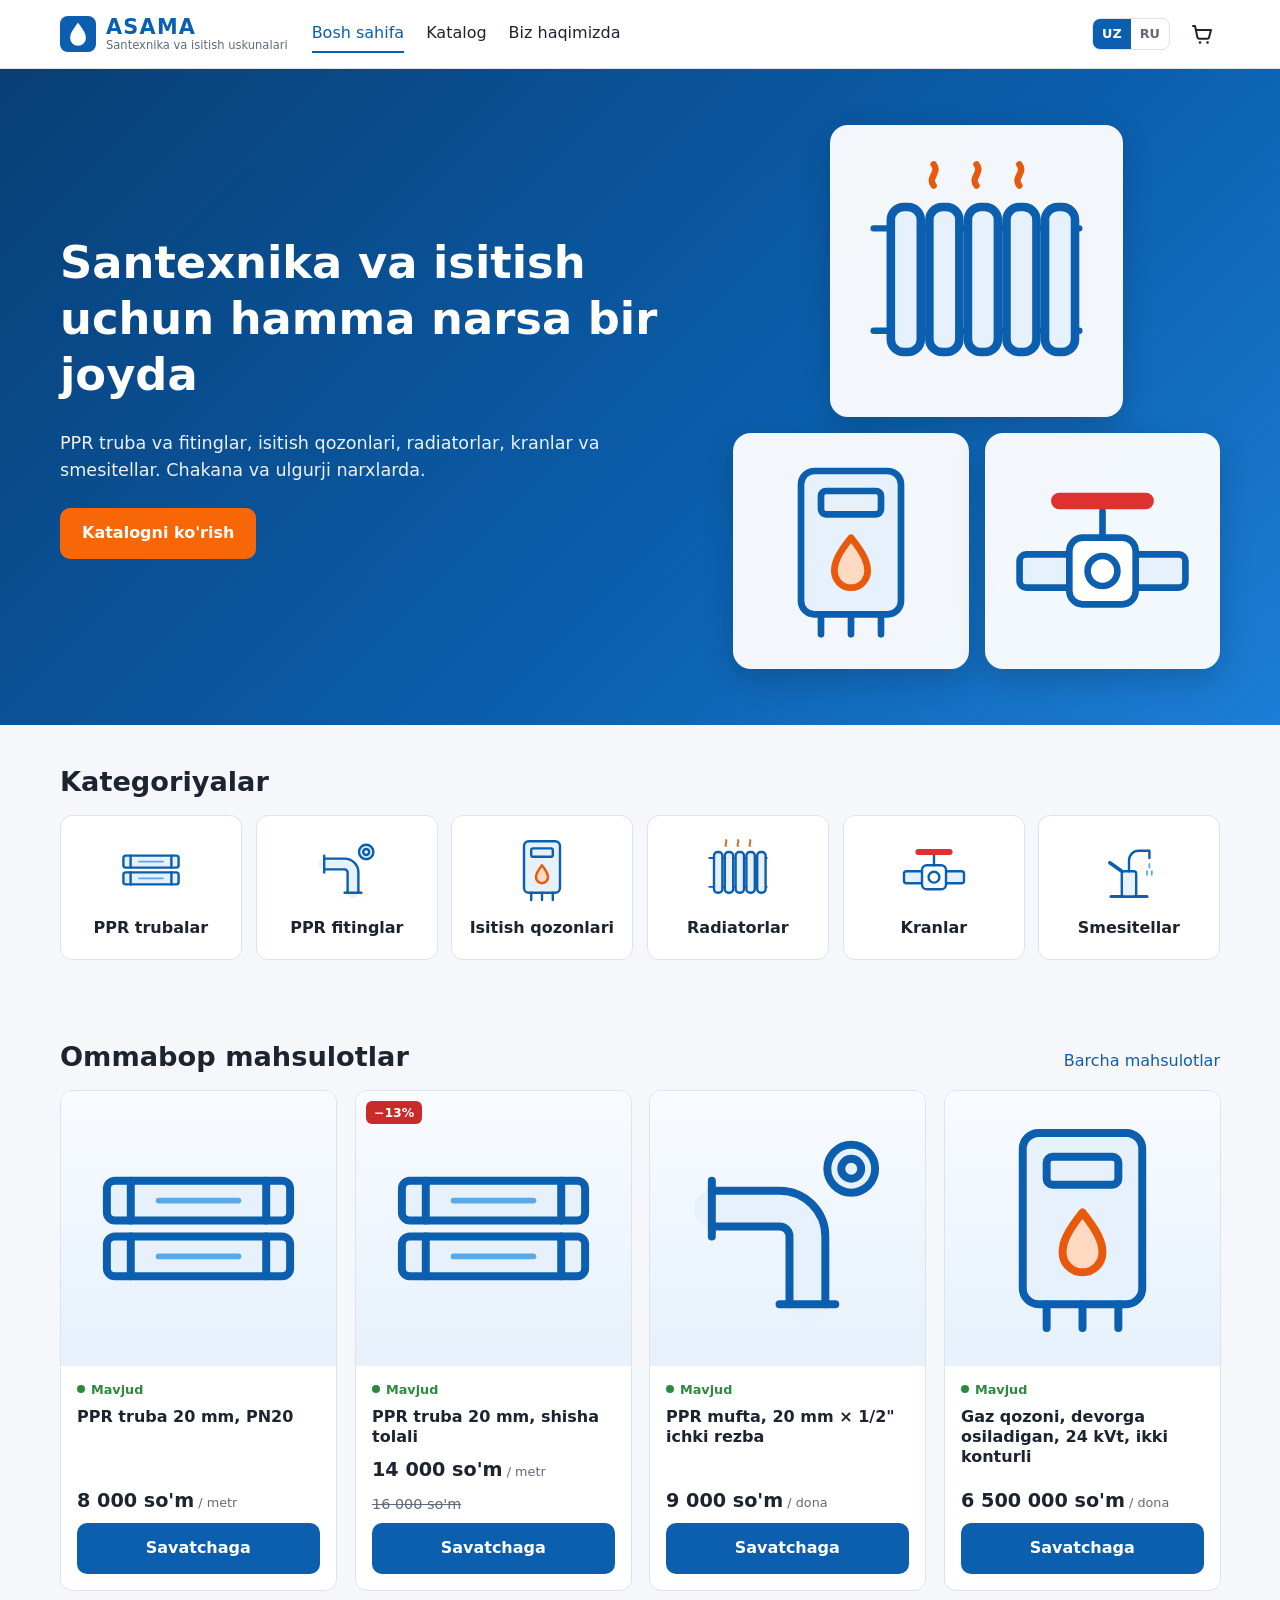
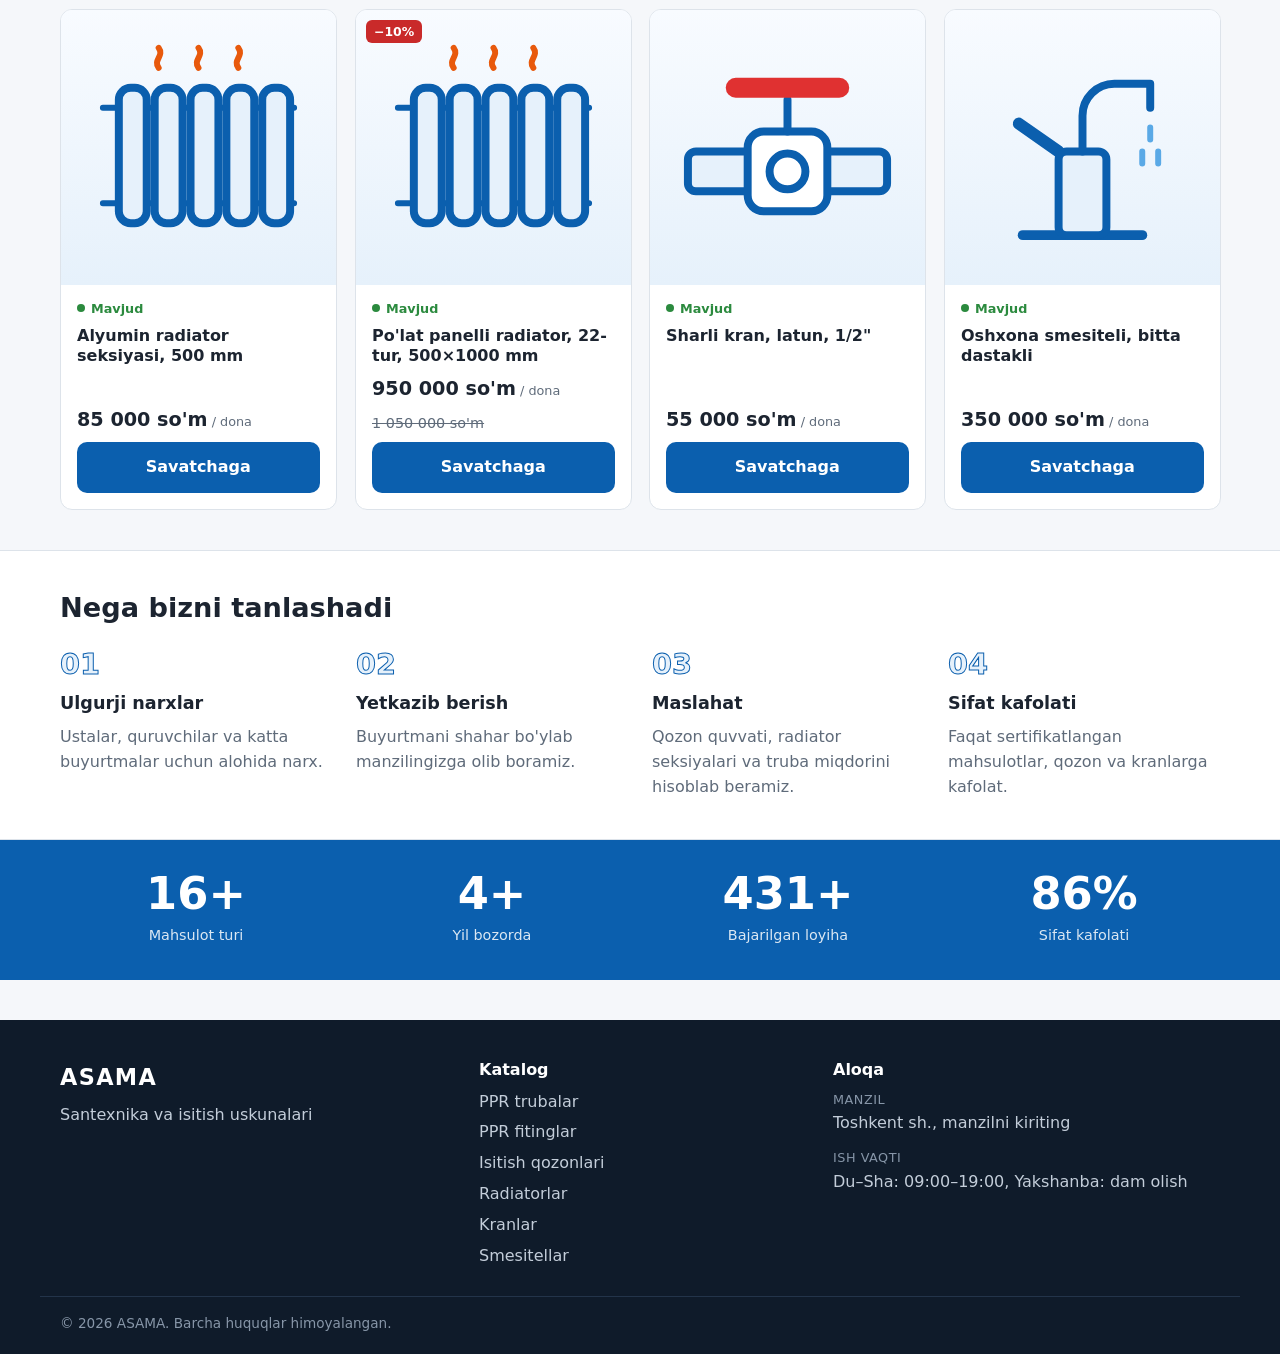
==== index.html @ 22d5c105 "Animatsiyalar: scroll fade-up, raqam sanagich, hover effektlari, statistika bloki" ====
<!doctype html>
<html lang="uz">
<head>
  <meta charset="utf-8">
  <meta name="viewport" content="width=device-width, initial-scale=1">
  <title>ASAMA | Santexnika va isitish uskunalari</title>
  <meta name="description" content="PPR truba va fitinglar, isitish qozonlari, radiatorlar, kranlar va smesitellar. Chakana va ulgurji narxlar, yetkazib berish.">
  <meta property="og:type" content="website">
  <meta property="og:site_name" content="ASAMA">
  <meta property="og:title" content="ASAMA | Santexnika va isitish uskunalari">
  <meta property="og:description" content="PPR truba va fitinglar, isitish qozonlari, radiatorlar, kranlar va smesitellar. Chakana va ulgurji narxlar, yetkazib berish.">
  <meta name="theme-color" content="#0b5fae">
  <link rel="icon" href="favicon.svg" type="image/svg+xml">
  <link rel="stylesheet" href="assets/css/style.css?v=2">
  <link rel="stylesheet" href="assets/css/animate.css?v=1">
</head>
<body data-page="home">
  <noscript><p>Sayt ishlashi uchun brauzerda JavaScript'ni yoqing. / Для работы сайта включите JavaScript.</p></noscript>
  <header id="site-header"></header>
  <main id="app"></main>
  <footer id="site-footer"></footer>
  <script src="assets/js/config.js?v=2"></script>
  <script src="assets/js/i18n.js?v=2"></script>
  <script src="assets/js/products.js?v=2"></script>
  <script src="assets/js/animate.js?v=1"></script>
  <script src="assets/js/app.js?v=2"></script>
</body>
</html>
---- assets/css/style.css ----
/* ASAMA: santexnika do'koni */
:root {
  --blue: #0b5fae;
  --blue-dark: #083f75;
  --blue-light: #e6f1fb;
  --accent: #f76707;
  --accent-dark: #d9480f;
  --text: #1c2430;
  --muted: #5f6b7a;
  --border: #dde3ea;
  --bg: #f5f7fa;
  --white: #fff;
  --green: #2b8a3e;
  --red: #c92a2a;
  --radius: 12px;
  --shadow: 0 2px 10px rgba(16, 38, 70, .08);
  --font: system-ui, -apple-system, "Segoe UI", Roboto, Arial, sans-serif;
}

*, *::before, *::after { box-sizing: border-box; }
html { -webkit-text-size-adjust: 100%; }
body { margin: 0; font-family: var(--font); font-size: 16px; line-height: 1.55; color: var(--text); background: var(--bg); display: flex; flex-direction: column; min-height: 100vh; }
main { flex: 1; }
img { max-width: 100%; height: auto; display: block; }
a { color: var(--blue); text-decoration: none; }
a:hover { text-decoration: underline; }
h1, h2, h3 { line-height: 1.25; margin: 0 0 .6em; }
h1 { font-size: clamp(1.6rem, 3.5vw, 2.3rem); }
h2 { font-size: clamp(1.3rem, 2.5vw, 1.7rem); }
h3, .h3 { font-size: 1.1rem; }
p { margin: 0 0 1em; }
button, input, select, textarea { font: inherit; color: inherit; }
:focus-visible { outline: 3px solid #74b4f0; outline-offset: 2px; }
[hidden] { display: none !important; }

.container { width: 100%; max-width: 1200px; margin: 0 auto; padding: 0 20px; }
.section { padding-top: 40px; padding-bottom: 40px; }
.section .container { padding-top: 0; }
.center { text-align: center; }
.muted { color: var(--muted); }
.small { font-size: .875rem; }
.sr-only { position: absolute; width: 1px; height: 1px; overflow: hidden; clip: rect(0 0 0 0); white-space: nowrap; }
.section-head { display: flex; justify-content: space-between; align-items: baseline; gap: 16px; flex-wrap: wrap; }

/* ---------- Tugmalar ---------- */
.btn { display: inline-flex; align-items: center; justify-content: center; gap: 8px; padding: 11px 20px; border-radius: 10px; border: 2px solid transparent; font-weight: 600; cursor: pointer; text-decoration: none !important; transition: background .15s, color .15s, border-color .15s; white-space: nowrap; }
.btn:disabled { opacity: .6; cursor: wait; }
.btn-block { width: 100%; }
.btn-primary { background: var(--blue); color: #fff; }
.btn-primary:hover { background: var(--blue-dark); }
.btn-primary.added { background: var(--green); }
.btn-accent { background: var(--accent); color: #fff; }
.btn-accent:hover { background: var(--accent-dark); }
.btn-light { background: var(--white); color: var(--blue); border-color: var(--border); }
.btn-light:hover { border-color: var(--blue); }
.btn-outline-light { color: #fff; border-color: rgba(255, 255, 255, .7); }
.btn-outline-light:hover { background: rgba(255, 255, 255, .12); }
.link-btn { background: none; border: 0; padding: 4px 0; color: var(--muted); cursor: pointer; text-decoration: underline; font-size: .9rem; }
.link-btn:hover { color: var(--red); }

/* ---------- Sarlavha ---------- */
#site-header { background: var(--white); border-bottom: 1px solid var(--border); position: sticky; top: 0; z-index: 50; min-height: 68px; }
.header-inner { display: flex; align-items: center; gap: 24px; min-height: 68px; }
.logo { display: flex; align-items: center; gap: 10px; color: var(--text); text-decoration: none !important; flex-shrink: 0; }
.logo strong { display: block; font-size: 1.3rem; letter-spacing: .06em; color: var(--blue); line-height: 1.1; }
.logo small { display: block; font-size: .72rem; color: var(--muted); line-height: 1.2; }
.main-nav { display: flex; gap: 22px; }
.main-nav a { color: var(--text); font-weight: 500; padding: 6px 0; border-bottom: 2px solid transparent; text-decoration: none; }
.main-nav a:hover, .main-nav a[aria-current="page"] { color: var(--blue); border-bottom-color: var(--blue); }
.header-actions { margin-left: auto; display: flex; align-items: center; gap: 14px; }
.header-phone { font-weight: 700; color: var(--text); white-space: nowrap; }
.lang-switch { display: flex; border: 1px solid var(--border); border-radius: 8px; overflow: hidden; }
.lang-switch button { background: none; border: 0; padding: 5px 9px; font-size: .8rem; font-weight: 600; cursor: pointer; color: var(--muted); }
.lang-switch button[aria-pressed="true"] { background: var(--blue); color: #fff; }
.cart-link { position: relative; display: flex; padding: 6px; color: var(--text); }
.cart-link:hover, .cart-link[aria-current="page"] { color: var(--blue); }
.badge { position: absolute; top: -2px; right: -4px; min-width: 19px; height: 19px; padding: 0 5px; border-radius: 10px; background: var(--accent); color: #fff; font-size: .72rem; font-weight: 700; display: flex; align-items: center; justify-content: center; }
.burger { display: none; background: none; border: 0; padding: 8px; cursor: pointer; flex-direction: column; gap: 4px; }
.burger span { display: block; width: 22px; height: 2px; background: var(--text); border-radius: 2px; }

/* ---------- Bosh sahifa ---------- */
.hero { background: linear-gradient(135deg, var(--blue-dark), var(--blue) 60%, #1c7ed6); color: #fff; }
.hero-inner { display: grid; grid-template-columns: 1.3fr 1fr; gap: 40px; align-items: center; padding-top: 56px; padding-bottom: 56px; }
.hero h1 { font-size: clamp(1.8rem, 4.2vw, 2.8rem); }
.hero p { font-size: 1.1rem; opacity: .92; max-width: 560px; }
.hero-buttons { display: flex; gap: 12px; flex-wrap: wrap; margin-top: 24px; }
.hero-art { display: grid; grid-template-columns: 1fr 1fr; gap: 16px; }
.hero-art img { background: rgba(255, 255, 255, .95); border-radius: 18px; padding: 18px; box-shadow: 0 10px 30px rgba(0, 0, 0, .18); }
.hero-art img:first-child { grid-column: span 2; max-width: 60%; justify-self: center; }

.cat-grid { display: grid; grid-template-columns: repeat(6, 1fr); gap: 14px; }
.cat-tile { background: var(--white); border: 1px solid var(--border); border-radius: var(--radius); padding: 18px 12px; display: flex; flex-direction: column; align-items: center; gap: 10px; text-align: center; color: var(--text); font-weight: 600; transition: border-color .15s, transform .15s, box-shadow .15s; text-decoration: none !important; }
.cat-tile:hover { border-color: var(--blue); transform: translateY(-2px); box-shadow: var(--shadow); }

.why { background: var(--white); border-top: 1px solid var(--border); border-bottom: 1px solid var(--border); }
.why-grid { display: grid; grid-template-columns: repeat(4, 1fr); gap: 24px; }
.why-num { display: block; font-size: 1.8rem; font-weight: 800; color: var(--blue-light); -webkit-text-stroke: 1px var(--blue); margin-bottom: 6px; }
.why-item p { color: var(--muted); margin: 0; }

.cta { background: var(--blue-light); border-radius: var(--radius); padding: 32px; display: flex; align-items: center; justify-content: space-between; gap: 24px; flex-wrap: wrap; }
.cta p { margin: 0; color: var(--muted); max-width: 620px; }
.cta-buttons { display: flex; gap: 12px; flex-wrap: wrap; }

/* ---------- Mahsulot kartochkasi ---------- */
.product-grid { display: grid; grid-template-columns: repeat(auto-fill, minmax(230px, 1fr)); gap: 18px; }
.card { background: var(--white); border: 1px solid var(--border); border-radius: var(--radius); overflow: hidden; display: flex; flex-direction: column; transition: box-shadow .15s; }
.card:hover { box-shadow: var(--shadow); }
.card-img { position: relative; background: linear-gradient(180deg, #f8fbff, var(--blue-light)); display: flex; align-items: center; justify-content: center; aspect-ratio: 4 / 3; padding: 18px; }
.card-img img { max-height: 100%; width: auto; object-fit: contain; }
.tag-sale { position: absolute; top: 10px; left: 10px; background: var(--red); color: #fff; font-size: .78rem; font-weight: 700; padding: 2px 8px; border-radius: 6px; }
.card-body { padding: 14px 16px 16px; display: flex; flex-direction: column; gap: 8px; flex: 1; }
.card-title { font-size: 1rem; font-weight: 600; margin: 0; flex: 1; }
.card-title a { color: var(--text); }
.card-price { display: flex; align-items: baseline; gap: 8px; flex-wrap: wrap; }
.price { font-size: 1.2rem; font-weight: 800; }
.price small { font-size: .8rem; font-weight: 500; color: var(--muted); }
.old-price { color: var(--muted); font-size: .9rem; }
.stock { font-size: .8rem; font-weight: 600; }
.stock::before { content: ""; display: inline-block; width: 8px; height: 8px; border-radius: 50%; background: currentColor; margin-right: 6px; vertical-align: 1px; }
.stock.in { color: var(--green); }
.stock.out { color: var(--accent-dark); }

/* ---------- Katalog ---------- */
.chips { display: flex; flex-wrap: wrap; gap: 8px; margin-bottom: 16px; }
.chip { background: var(--white); border: 1px solid var(--border); border-radius: 20px; padding: 7px 15px; cursor: pointer; font-weight: 500; }
.chip:hover { border-color: var(--blue); }
.chip[aria-pressed="true"] { background: var(--blue); border-color: var(--blue); color: #fff; }
.filters { display: flex; gap: 12px; flex-wrap: wrap; align-items: center; margin-bottom: 8px; }
.filters input[type="search"] { flex: 1; min-width: 220px; }
input[type="search"], input[type="tel"], input[type="number"], input:not([type]), select, textarea { padding: 10px 12px; border: 1px solid var(--border); border-radius: 10px; background: var(--white); width: 100%; }
.filters select { width: auto; }
input:focus, select:focus, textarea:focus { border-color: var(--blue); outline: none; box-shadow: 0 0 0 3px rgba(11, 95, 174, .15); }
.check { display: inline-flex; align-items: center; gap: 8px; cursor: pointer; }
.empty { grid-column: 1 / -1; padding: 40px; text-align: center; color: var(--muted); background: var(--white); border-radius: var(--radius); }

/* ---------- Mahsulot sahifasi ---------- */
.breadcrumbs { font-size: .9rem; color: var(--muted); margin-bottom: 20px; }
.product { display: grid; grid-template-columns: 1fr 1.2fr; gap: 40px; background: var(--white); border: 1px solid var(--border); border-radius: var(--radius); padding: 28px; }
.product-img { background: linear-gradient(180deg, #f8fbff, var(--blue-light)); border-radius: var(--radius); display: flex; align-items: center; justify-content: center; padding: 40px; aspect-ratio: 1; }
.product-img img { max-height: 100%; width: auto; object-fit: contain; }
.product-price { margin: 14px 0 4px; display: flex; gap: 10px; align-items: baseline; }
.product-price .price { font-size: 1.8rem; }
.buy-row { display: flex; gap: 12px; flex-wrap: wrap; margin: 18px 0 22px; }
.qty { display: inline-flex; align-items: stretch; border: 1px solid var(--border); border-radius: 10px; overflow: hidden; background: var(--white); }
.qty button { background: var(--bg); border: 0; width: 38px; font-size: 1.1rem; cursor: pointer; }
.qty button:hover { background: var(--blue-light); }
.qty input { width: 64px; border: 0; border-radius: 0; text-align: center; -moz-appearance: textfield; appearance: textfield; padding: 8px 4px; }
.qty input::-webkit-outer-spin-button, .qty input::-webkit-inner-spin-button { -webkit-appearance: none; margin: 0; }
.specs { width: 100%; border-collapse: collapse; }
.specs th, .specs td { text-align: left; padding: 9px 0; border-bottom: 1px solid var(--border); vertical-align: top; }
.specs th { color: var(--muted); font-weight: 500; width: 50%; padding-right: 16px; }

/* ---------- Savatcha ---------- */
.cart-layout { display: grid; grid-template-columns: 1.4fr 1fr; gap: 28px; align-items: start; }
.cart-list { list-style: none; margin: 0; padding: 0; background: var(--white); border: 1px solid var(--border); border-radius: var(--radius); }
.cart-row { display: grid; grid-template-columns: 64px 1fr auto auto auto; gap: 14px; align-items: center; padding: 14px 16px; border-bottom: 1px solid var(--border); }
.cart-row:last-child { border-bottom: 0; }
.cart-img { background: var(--blue-light); border-radius: 8px; padding: 6px; }
.cart-name a { color: var(--text); font-weight: 600; }
.cart-name small { display: block; color: var(--muted); }
.cart-sum { font-weight: 700; white-space: nowrap; min-width: 110px; text-align: right; }
.cart-total { display: flex; justify-content: flex-end; gap: 10px; align-items: baseline; font-size: 1.2rem; padding: 16px 4px 4px; }
.cart-total strong { font-size: 1.5rem; }
.order-form { background: var(--white); border: 1px solid var(--border); border-radius: var(--radius); padding: 24px; display: flex; flex-direction: column; gap: 14px; position: sticky; top: 88px; }
.order-form label:not(.check) { display: flex; flex-direction: column; gap: 6px; font-weight: 500; }
.order-form fieldset { border: 0; padding: 0; margin: 0; display: flex; flex-direction: column; gap: 6px; }
.order-form legend { font-weight: 500; margin-bottom: 6px; }
.hp { position: absolute !important; left: -9999px; width: 1px; height: 1px; overflow: hidden; }
.form-error { color: var(--red); background: #fff5f5; border: 1px solid #ffc9c9; padding: 10px 12px; border-radius: 8px; margin: 0; }
.fallback { border: 1px solid #ffd8a8; background: #fff9f0; border-radius: 10px; padding: 16px; }
.fallback textarea { font-family: ui-monospace, Menlo, Consolas, monospace; font-size: .85rem; margin-bottom: 12px; }
.fallback-buttons { display: flex; gap: 8px; flex-wrap: wrap; }
.success-icon { width: 72px; height: 72px; margin: 0 auto 16px; border-radius: 50%; background: var(--green); color: #fff; font-size: 2.4rem; display: flex; align-items: center; justify-content: center; }
.section.center .btn { margin-top: 12px; }

/* ---------- Biz haqimizda / Aloqa ---------- */
.about-grid { display: grid; grid-template-columns: 1.3fr 1fr; gap: 32px; align-items: start; }
.prose { font-size: 1.05rem; background: var(--white); border: 1px solid var(--border); border-radius: var(--radius); padding: 28px; }
.contact-card { background: var(--white); border: 1px solid var(--border); border-radius: var(--radius); padding: 28px; }
.contact-list { margin: 0 0 20px; display: flex; flex-direction: column; gap: 12px; }
.contact-list dt { font-size: .8rem; color: var(--muted); text-transform: uppercase; letter-spacing: .04em; }
.contact-list dd { margin: 2px 0 0; font-weight: 500; }

/* ---------- Pastki qism ---------- */
#site-footer { background: #0f1b2a; color: #c3cdd9; margin-top: 40px; min-height: 120px; }
.footer-grid { display: grid; grid-template-columns: 1.2fr 1fr 1.2fr; gap: 32px; padding-top: 40px; padding-bottom: 28px; }
.footer-logo { font-size: 1.4rem; font-weight: 800; letter-spacing: .06em; color: #fff; margin-bottom: 8px; }
#site-footer h3 { color: #fff; font-size: 1rem; }
#site-footer ul { list-style: none; margin: 0; padding: 0; display: flex; flex-direction: column; gap: 6px; }
#site-footer a { color: #c3cdd9; }
#site-footer a:hover { color: #fff; }
#site-footer .contact-list dt { color: #8796a8; }
.footer-bottom { border-top: 1px solid #23344a; padding-top: 16px; padding-bottom: 20px; font-size: .85rem; color: #8796a8; }
noscript p { background: #fff3bf; padding: 12px 20px; margin: 0; text-align: center; }

/* ---------- Moslashuvchan ko'rinish ---------- */
@media (max-width: 1024px) {
  .cat-grid { grid-template-columns: repeat(3, 1fr); }
  .why-grid { grid-template-columns: repeat(2, 1fr); }
  .header-phone { display: none; }
}

@media (max-width: 860px) {
  .burger { display: flex; }
  .main-nav { display: none; position: absolute; top: 100%; left: 0; right: 0; background: var(--white); border-bottom: 1px solid var(--border); flex-direction: column; gap: 0; padding: 8px 20px 14px; box-shadow: var(--shadow); }
  .main-nav.open { display: flex; }
  .main-nav a { padding: 12px 0; border-bottom: 1px solid var(--border); }
  .main-nav a[aria-current="page"] { border-bottom-color: var(--border); }
  .hero-inner, .product, .cart-layout, .about-grid { grid-template-columns: 1fr; }
  .hero-art { display: none; }
  .product { padding: 18px; gap: 20px; }
  .product-img { padding: 24px; max-height: 340px; aspect-ratio: auto; }
  .order-form { position: static; }
  .footer-grid { grid-template-columns: 1fr; gap: 24px; }
}

@media (max-width: 560px) {
  .container { padding: 0 14px; }
  .section { padding-top: 28px; padding-bottom: 28px; }
  .logo small { display: none; }
  .header-inner { gap: 10px; }
  .header-actions { gap: 8px; }
  .cat-grid { grid-template-columns: repeat(2, 1fr); }
  .why-grid { grid-template-columns: 1fr; }
  .product-grid { grid-template-columns: repeat(2, 1fr); gap: 10px; }
  .card-body { padding: 10px 12px 12px; }
  .card-title { font-size: .9rem; }
  .price { font-size: 1.05rem; }
  .card .btn { padding: 9px 10px; font-size: .9rem; }
  .cart-row { grid-template-columns: 56px 1fr; grid-template-areas: "img name" "img qty" "sum remove"; }
  .cart-row .cart-img { grid-area: img; }
  .cart-row .cart-name { grid-area: name; }
  .cart-row .qty { grid-area: qty; justify-self: start; }
  .cart-row .cart-sum { grid-area: sum; text-align: left; }
  .cart-row .link-btn { grid-area: remove; justify-self: end; }
  .cta { padding: 22px; }
}
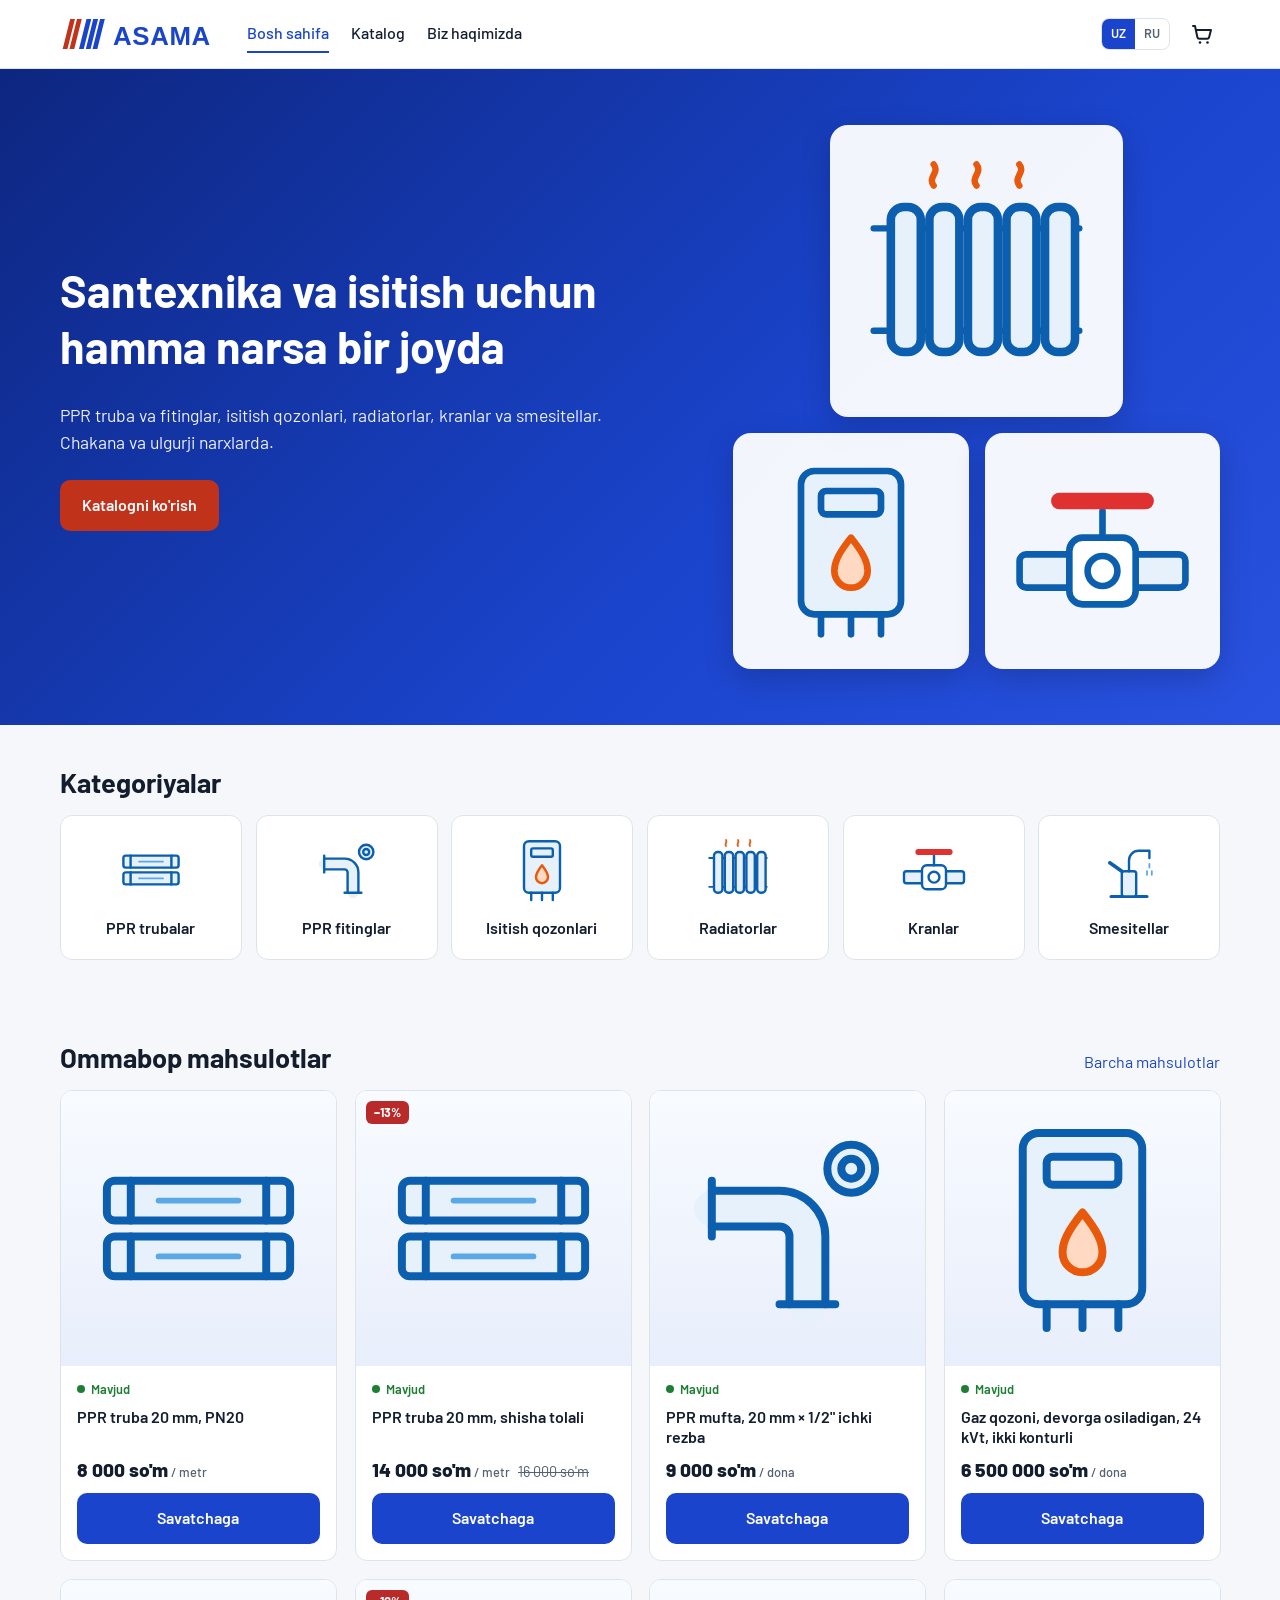
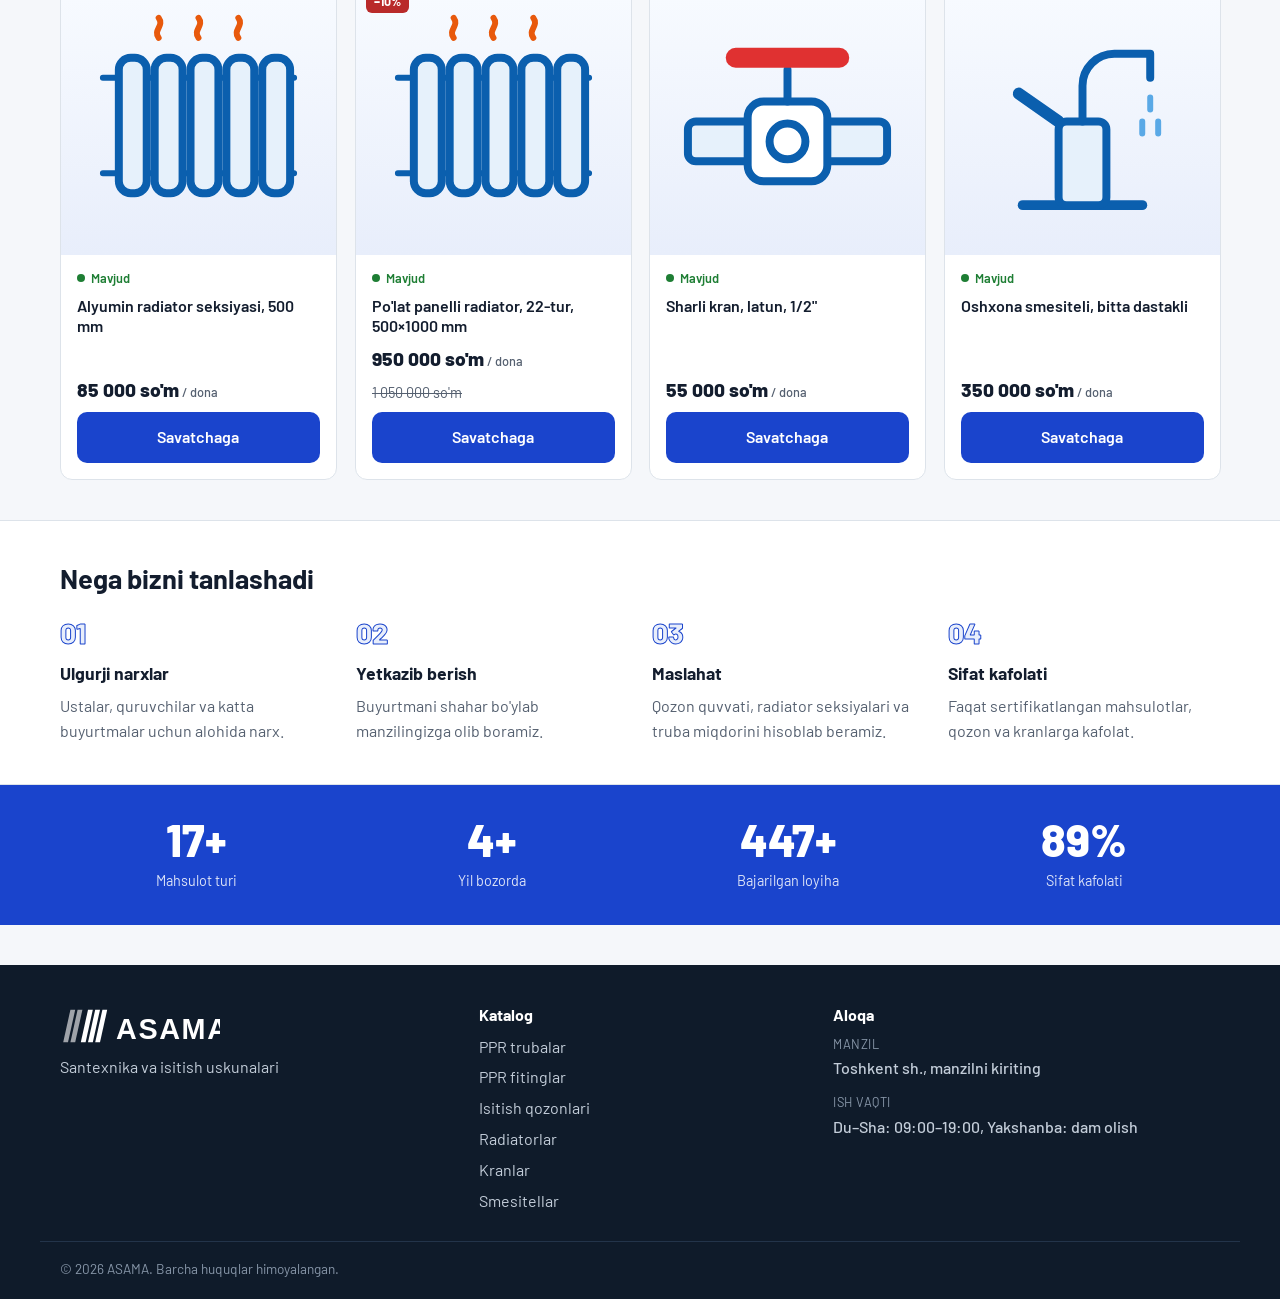
==== commit 5dc64d11: "Branding: logotip, ranglar (#1A44CC ko'k, #C0321A qizil), Barlow shrift, favicon yangilandi" ====
--- a/index.html
+++ b/index.html
@@ -9,8 +9,11 @@
   <meta property="og:site_name" content="ASAMA">
   <meta property="og:title" content="ASAMA | Santexnika va isitish uskunalari">
   <meta property="og:description" content="PPR truba va fitinglar, isitish qozonlari, radiatorlar, kranlar va smesitellar. Chakana va ulgurji narxlar, yetkazib berish.">
-  <meta name="theme-color" content="#0b5fae">
+  <meta name="theme-color" content="#1A44CC">
   <link rel="icon" href="favicon.svg" type="image/svg+xml">
+    <link rel="preconnect" href="https://fonts.googleapis.com">
+  <link rel="preconnect" href="https://fonts.gstatic.com" crossorigin>
+  <link rel="stylesheet" href="https://fonts.googleapis.com/css2?family=Barlow:wght@400;500;600;700&display=swap">
   <link rel="stylesheet" href="assets/css/style.css?v=2">
   <link rel="stylesheet" href="assets/css/animate.css?v=1">
 </head>
--- a/assets/css/style.css
+++ b/assets/css/style.css
@@ -1,20 +1,21 @@
 /* ASAMA: santexnika do'koni */
+/* Asosiy shrift Google Fonts orqali ulanadi (HTML <head> da) */
 :root {
-  --blue: #0b5fae;
-  --blue-dark: #083f75;
-  --blue-light: #e6f1fb;
-  --accent: #f76707;
-  --accent-dark: #d9480f;
-  --text: #1c2430;
-  --muted: #5f6b7a;
+  --blue: #1A44CC;
+  --blue-dark: #112f9e;
+  --blue-light: #e8eefb;
+  --accent: #C0321A;
+  --accent-dark: #9e2713;
+  --text: #131d2e;
+  --muted: #556070;
   --border: #dde3ea;
   --bg: #f5f7fa;
   --white: #fff;
-  --green: #2b8a3e;
-  --red: #c92a2a;
+  --green: #1e7e34;
+  --red: #b92a2a;
   --radius: 12px;
-  --shadow: 0 2px 10px rgba(16, 38, 70, .08);
-  --font: system-ui, -apple-system, "Segoe UI", Roboto, Arial, sans-serif;
+  --shadow: 0 2px 10px rgba(20, 40, 100, .09);
+  --font: "Barlow", system-ui, -apple-system, "Segoe UI", Roboto, Arial, sans-serif;
 }
 
 *, *::before, *::after { box-sizing: border-box; }
@@ -49,6 +50,8 @@
 .btn-primary { background: var(--blue); color: #fff; }
 .btn-primary:hover { background: var(--blue-dark); }
 .btn-primary.added { background: var(--green); }
+.why-item p { color: var(--muted); margin: 0; }
+/* Accent qizil: "Qo'ng'iroq qilish" va tasdiqlash tugmalari uchun */
 .btn-accent { background: var(--accent); color: #fff; }
 .btn-accent:hover { background: var(--accent-dark); }
 .btn-light { background: var(--white); color: var(--blue); border-color: var(--border); }
@@ -58,12 +61,13 @@
 .link-btn { background: none; border: 0; padding: 4px 0; color: var(--muted); cursor: pointer; text-decoration: underline; font-size: .9rem; }
 .link-btn:hover { color: var(--red); }
 
-/* ---------- Sarlavha ---------- */
+/* ---------- Logo ---------- */
+.logo { display: flex; align-items: center; gap: 0; color: var(--text); text-decoration: none !important; flex-shrink: 0; }
+.logo img { height: 38px; width: auto; display: block; }
+.logo strong, .logo small { display: none; } /* matn logo SVG ichida */
 #site-header { background: var(--white); border-bottom: 1px solid var(--border); position: sticky; top: 0; z-index: 50; min-height: 68px; }
 .header-inner { display: flex; align-items: center; gap: 24px; min-height: 68px; }
-.logo { display: flex; align-items: center; gap: 10px; color: var(--text); text-decoration: none !important; flex-shrink: 0; }
-.logo strong { display: block; font-size: 1.3rem; letter-spacing: .06em; color: var(--blue); line-height: 1.1; }
-.logo small { display: block; font-size: .72rem; color: var(--muted); line-height: 1.2; }
+/* ---------- Sarlavha ---------- */
 .main-nav { display: flex; gap: 22px; }
 .main-nav a { color: var(--text); font-weight: 500; padding: 6px 0; border-bottom: 2px solid transparent; text-decoration: none; }
 .main-nav a:hover, .main-nav a[aria-current="page"] { color: var(--blue); border-bottom-color: var(--blue); }
@@ -79,7 +83,7 @@
 .burger span { display: block; width: 22px; height: 2px; background: var(--text); border-radius: 2px; }
 
 /* ---------- Bosh sahifa ---------- */
-.hero { background: linear-gradient(135deg, var(--blue-dark), var(--blue) 60%, #1c7ed6); color: #fff; }
+.hero { background: linear-gradient(135deg, #0d2680, var(--blue) 60%, #2952e0); color: #fff; }
 .hero-inner { display: grid; grid-template-columns: 1.3fr 1fr; gap: 40px; align-items: center; padding-top: 56px; padding-bottom: 56px; }
 .hero h1 { font-size: clamp(1.8rem, 4.2vw, 2.8rem); }
 .hero p { font-size: 1.1rem; opacity: .92; max-width: 560px; }
@@ -95,7 +99,6 @@
 .why { background: var(--white); border-top: 1px solid var(--border); border-bottom: 1px solid var(--border); }
 .why-grid { display: grid; grid-template-columns: repeat(4, 1fr); gap: 24px; }
 .why-num { display: block; font-size: 1.8rem; font-weight: 800; color: var(--blue-light); -webkit-text-stroke: 1px var(--blue); margin-bottom: 6px; }
-.why-item p { color: var(--muted); margin: 0; }
 
 .cta { background: var(--blue-light); border-radius: var(--radius); padding: 32px; display: flex; align-items: center; justify-content: space-between; gap: 24px; flex-wrap: wrap; }
 .cta p { margin: 0; color: var(--muted); max-width: 620px; }
@@ -184,7 +187,7 @@
 /* ---------- Pastki qism ---------- */
 #site-footer { background: #0f1b2a; color: #c3cdd9; margin-top: 40px; min-height: 120px; }
 .footer-grid { display: grid; grid-template-columns: 1.2fr 1fr 1.2fr; gap: 32px; padding-top: 40px; padding-bottom: 28px; }
-.footer-logo { font-size: 1.4rem; font-weight: 800; letter-spacing: .06em; color: #fff; margin-bottom: 8px; }
+.footer-logo { margin-bottom: 8px; }
 #site-footer h3 { color: #fff; font-size: 1rem; }
 #site-footer ul { list-style: none; margin: 0; padding: 0; display: flex; flex-direction: column; gap: 6px; }
 #site-footer a { color: #c3cdd9; }
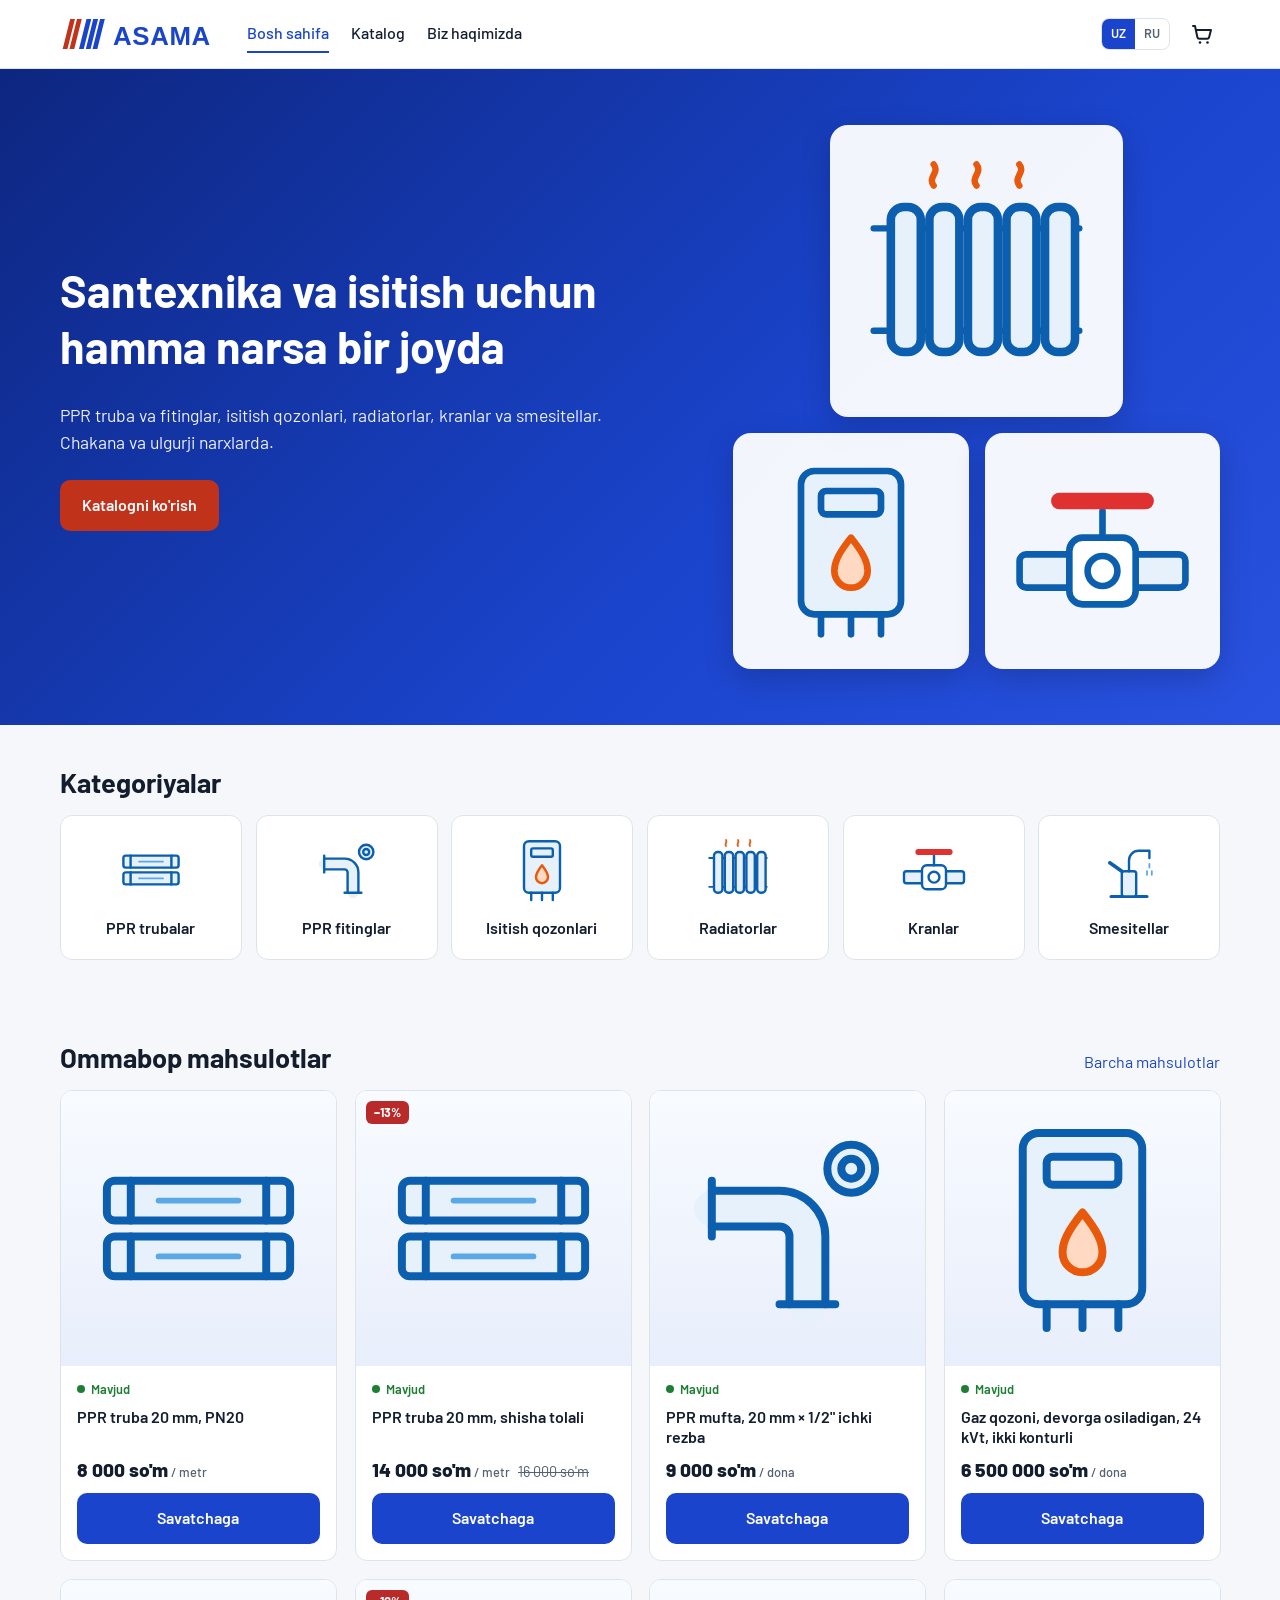
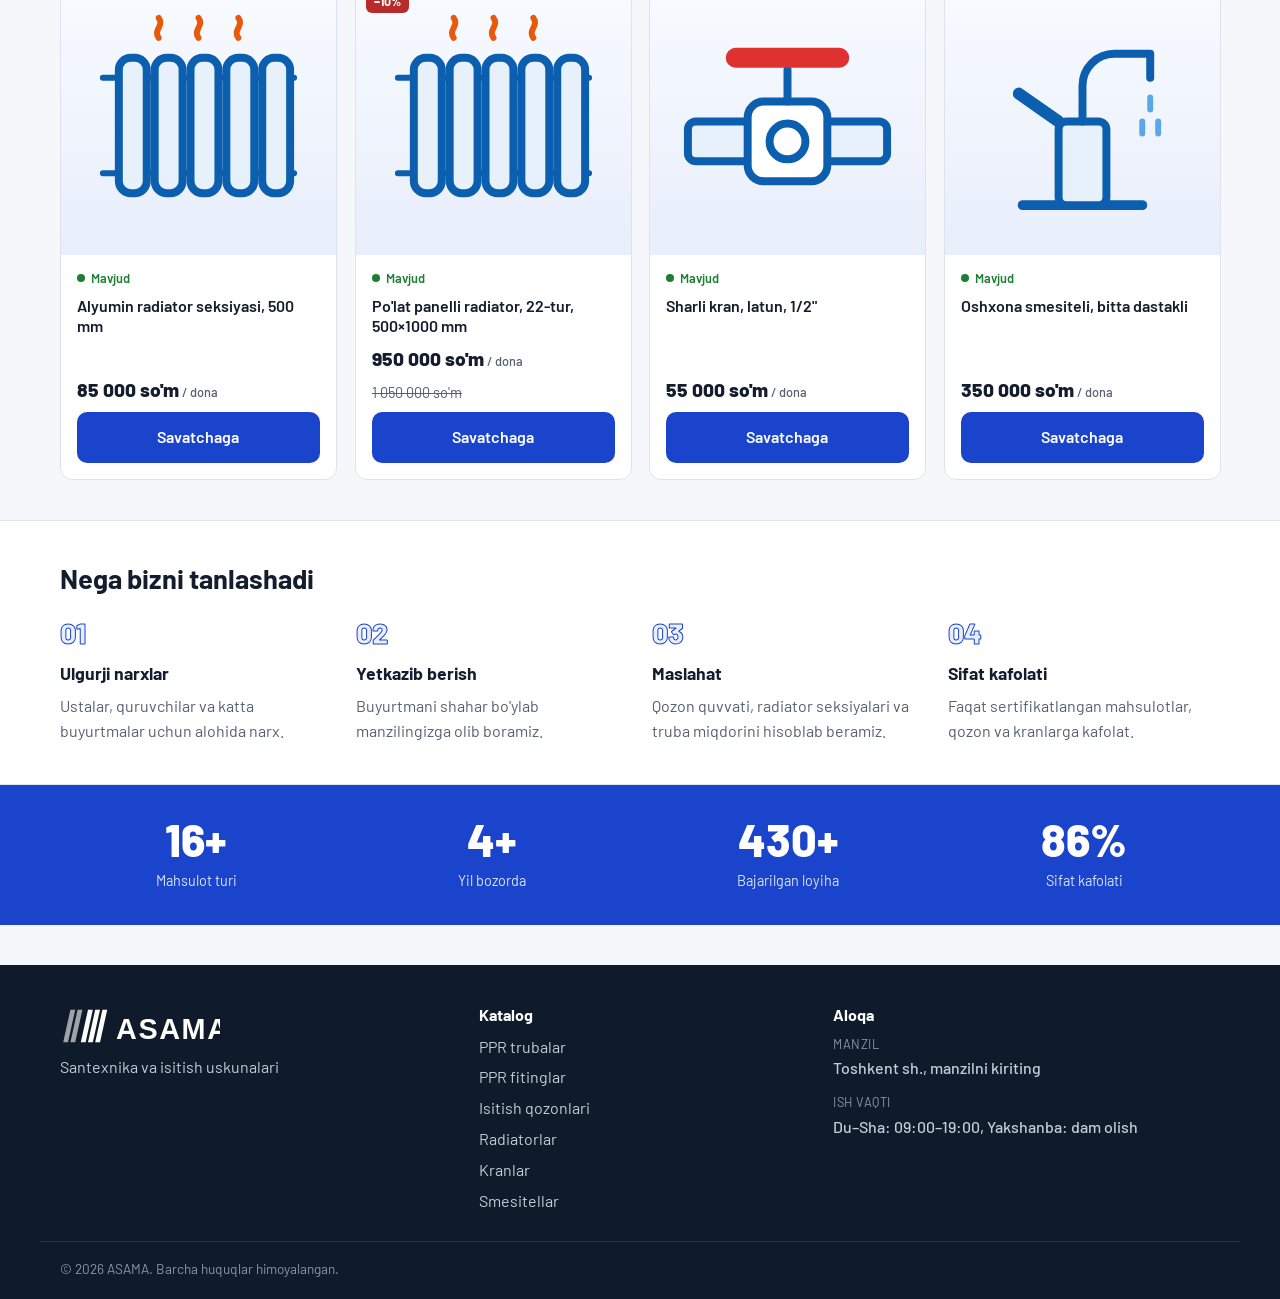
==== commit a436c9bc: "Kesh tozalash: barcha fayl versiyalari v5 ga ko'tarildi" ====
--- a/index.html
+++ b/index.html
@@ -14,18 +14,18 @@
     <link rel="preconnect" href="https://fonts.googleapis.com">
   <link rel="preconnect" href="https://fonts.gstatic.com" crossorigin>
   <link rel="stylesheet" href="https://fonts.googleapis.com/css2?family=Barlow:wght@400;500;600;700&display=swap">
-  <link rel="stylesheet" href="assets/css/style.css?v=2">
-  <link rel="stylesheet" href="assets/css/animate.css?v=1">
+  <link rel="stylesheet" href="assets/css/style.css?v=5">
+  <link rel="stylesheet" href="assets/css/animate.css?v=5">
 </head>
 <body data-page="home">
   <noscript><p>Sayt ishlashi uchun brauzerda JavaScript'ni yoqing. / Для работы сайта включите JavaScript.</p></noscript>
   <header id="site-header"></header>
   <main id="app"></main>
   <footer id="site-footer"></footer>
-  <script src="assets/js/config.js?v=2"></script>
-  <script src="assets/js/i18n.js?v=2"></script>
-  <script src="assets/js/products.js?v=2"></script>
-  <script src="assets/js/animate.js?v=1"></script>
-  <script src="assets/js/app.js?v=2"></script>
+  <script src="assets/js/config.js?v=5"></script>
+  <script src="assets/js/i18n.js?v=5"></script>
+  <script src="assets/js/products.js?v=5"></script>
+  <script src="assets/js/animate.js?v=5"></script>
+  <script src="assets/js/app.js?v=5"></script>
 </body>
 </html>
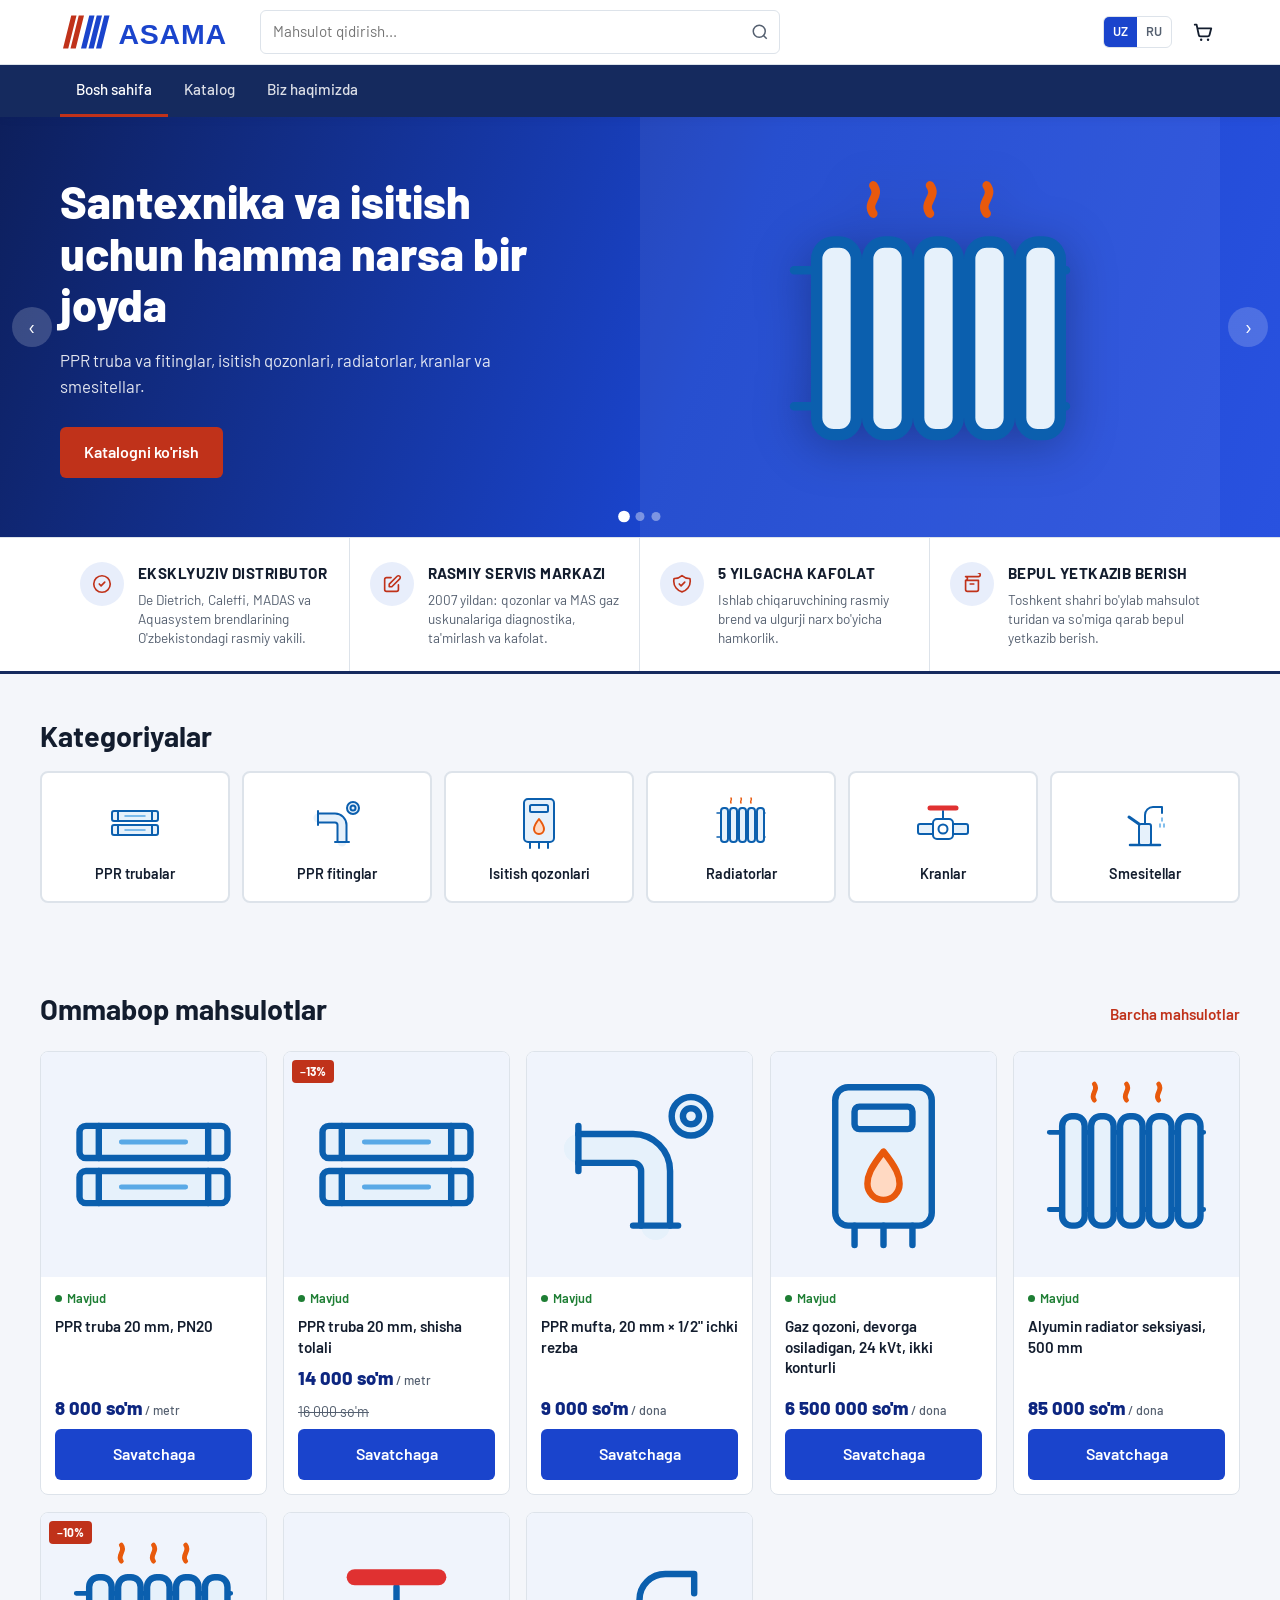
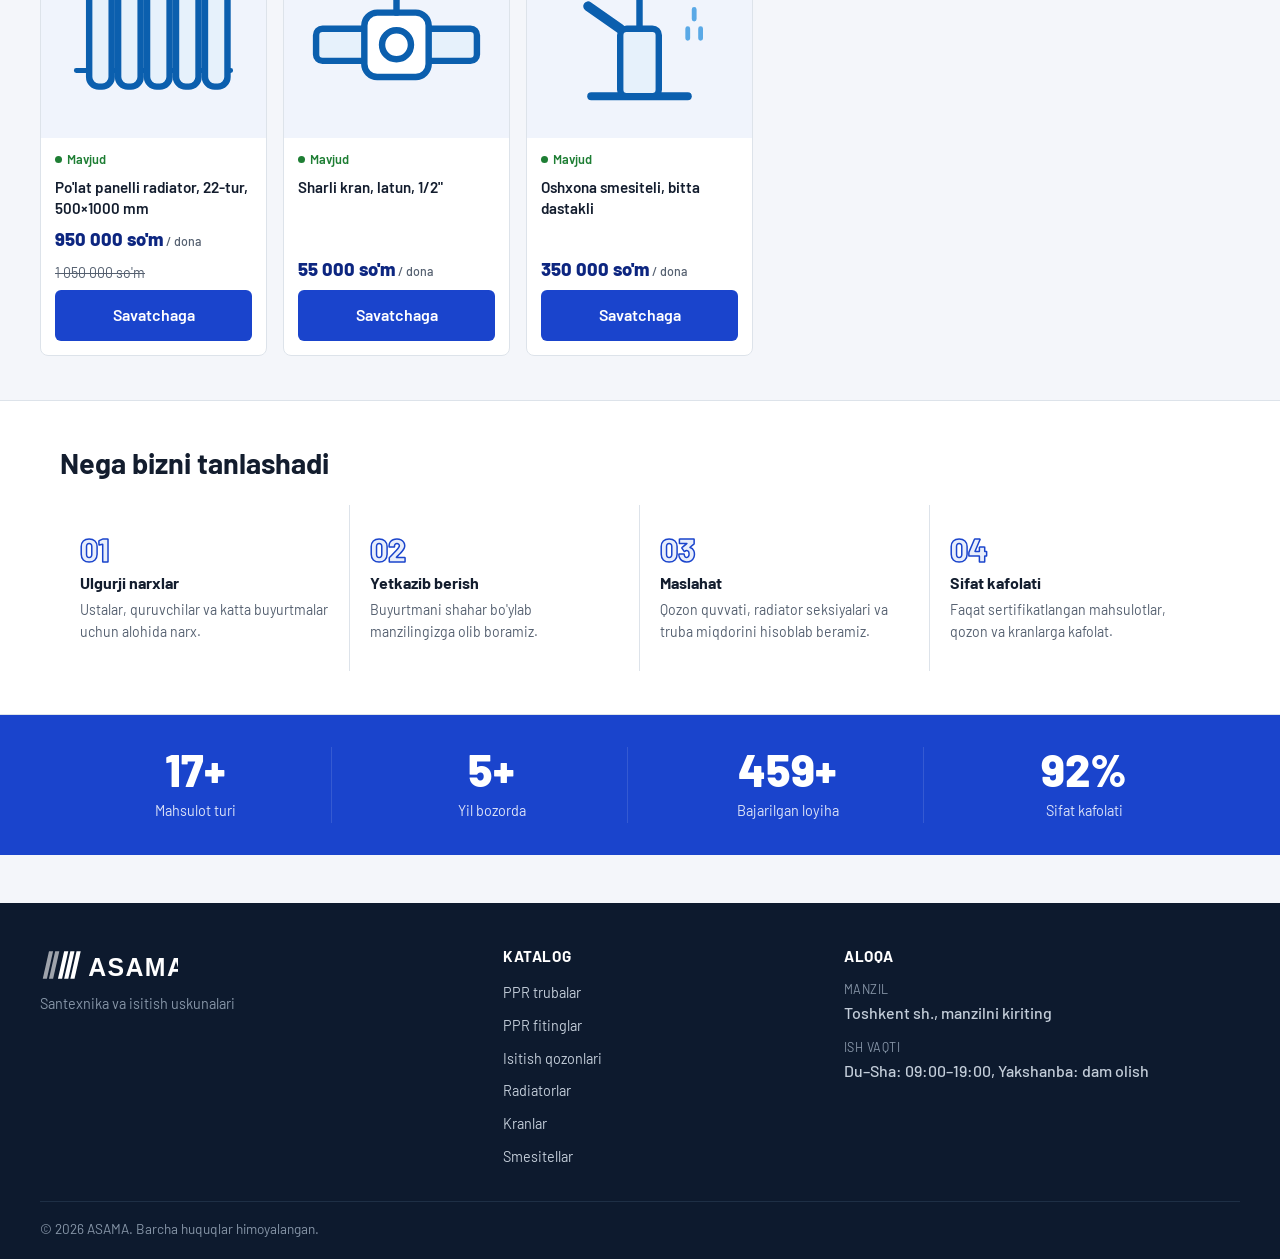
==== commit 266e7753: "Yangi dizayn: Teplolux uslubida ikki qatorli header, slider, afzalliklar bloki, yangilangan CSS" ====
--- a/index.html
+++ b/index.html
@@ -14,18 +14,18 @@
     <link rel="preconnect" href="https://fonts.googleapis.com">
   <link rel="preconnect" href="https://fonts.gstatic.com" crossorigin>
   <link rel="stylesheet" href="https://fonts.googleapis.com/css2?family=Barlow:wght@400;500;600;700&display=swap">
-  <link rel="stylesheet" href="assets/css/style.css?v=5">
-  <link rel="stylesheet" href="assets/css/animate.css?v=5">
+  <link rel="stylesheet" href="assets/css/style.css?v=6">
+  <link rel="stylesheet" href="assets/css/animate.css?v=6">
 </head>
 <body data-page="home">
   <noscript><p>Sayt ishlashi uchun brauzerda JavaScript'ni yoqing. / Для работы сайта включите JavaScript.</p></noscript>
   <header id="site-header"></header>
   <main id="app"></main>
   <footer id="site-footer"></footer>
-  <script src="assets/js/config.js?v=5"></script>
-  <script src="assets/js/i18n.js?v=5"></script>
-  <script src="assets/js/products.js?v=5"></script>
-  <script src="assets/js/animate.js?v=5"></script>
-  <script src="assets/js/app.js?v=5"></script>
+  <script src="assets/js/config.js?v=6"></script>
+  <script src="assets/js/i18n.js?v=6"></script>
+  <script src="assets/js/products.js?v=6"></script>
+  <script src="assets/js/animate.js?v=6"></script>
+  <script src="assets/js/app.js?v=6"></script>
 </body>
 </html>
--- a/assets/css/style.css
+++ b/assets/css/style.css
@@ -1,20 +1,20 @@
-/* ASAMA: santexnika do'koni */
-/* Asosiy shrift Google Fonts orqali ulanadi (HTML <head> da) */
+/* ASAMA — Teplolux uslubida yangi dizayn */
 :root {
   --blue: #1A44CC;
-  --blue-dark: #112f9e;
+  --blue-dark: #0d2680;
+  --blue-nav: #152a5e;
   --blue-light: #e8eefb;
   --accent: #C0321A;
   --accent-dark: #9e2713;
   --text: #131d2e;
   --muted: #556070;
   --border: #dde3ea;
-  --bg: #f5f7fa;
+  --bg: #f4f6fa;
   --white: #fff;
   --green: #1e7e34;
   --red: #b92a2a;
-  --radius: 12px;
-  --shadow: 0 2px 10px rgba(20, 40, 100, .09);
+  --radius: 8px;
+  --shadow: 0 2px 12px rgba(20,40,100,.10);
   --font: "Barlow", system-ui, -apple-system, "Segoe UI", Roboto, Arial, sans-serif;
 }
 
@@ -25,216 +25,295 @@
 img { max-width: 100%; height: auto; display: block; }
 a { color: var(--blue); text-decoration: none; }
 a:hover { text-decoration: underline; }
-h1, h2, h3 { line-height: 1.25; margin: 0 0 .6em; }
-h1 { font-size: clamp(1.6rem, 3.5vw, 2.3rem); }
-h2 { font-size: clamp(1.3rem, 2.5vw, 1.7rem); }
-h3, .h3 { font-size: 1.1rem; }
+h1, h2, h3 { line-height: 1.25; margin: 0 0 .6em; font-weight: 700; }
+h1 { font-size: clamp(1.6rem, 3.5vw, 2.4rem); }
+h2 { font-size: clamp(1.3rem, 2.5vw, 1.8rem); }
+h3 { font-size: 1.1rem; }
 p { margin: 0 0 1em; }
 button, input, select, textarea { font: inherit; color: inherit; }
 :focus-visible { outline: 3px solid #74b4f0; outline-offset: 2px; }
 [hidden] { display: none !important; }
 
 .container { width: 100%; max-width: 1200px; margin: 0 auto; padding: 0 20px; }
-.section { padding-top: 40px; padding-bottom: 40px; }
-.section .container { padding-top: 0; }
+.section { padding: 44px 0; }
 .center { text-align: center; }
 .muted { color: var(--muted); }
 .small { font-size: .875rem; }
 .sr-only { position: absolute; width: 1px; height: 1px; overflow: hidden; clip: rect(0 0 0 0); white-space: nowrap; }
-.section-head { display: flex; justify-content: space-between; align-items: baseline; gap: 16px; flex-wrap: wrap; }
-
-/* ---------- Tugmalar ---------- */
-.btn { display: inline-flex; align-items: center; justify-content: center; gap: 8px; padding: 11px 20px; border-radius: 10px; border: 2px solid transparent; font-weight: 600; cursor: pointer; text-decoration: none !important; transition: background .15s, color .15s, border-color .15s; white-space: nowrap; }
+.section-head { display: flex; justify-content: space-between; align-items: baseline; gap: 16px; flex-wrap: wrap; margin-bottom: 24px; }
+.section-head h2 { margin: 0; }
+.section-head a { font-weight: 600; color: var(--accent); font-size: .95rem; }
+
+/* ===== TUGMALAR ===== */
+.btn { display: inline-flex; align-items: center; justify-content: center; gap: 8px; padding: 11px 22px; border-radius: 6px; border: 2px solid transparent; font-weight: 600; cursor: pointer; text-decoration: none !important; transition: background .15s, color .15s, border-color .15s; white-space: nowrap; }
 .btn:disabled { opacity: .6; cursor: wait; }
 .btn-block { width: 100%; }
-.btn-primary { background: var(--blue); color: #fff; }
+.btn-primary { background: var(--blue); color: #fff; border-radius: 6px; }
 .btn-primary:hover { background: var(--blue-dark); }
 .btn-primary.added { background: var(--green); }
-.why-item p { color: var(--muted); margin: 0; }
-/* Accent qizil: "Qo'ng'iroq qilish" va tasdiqlash tugmalari uchun */
 .btn-accent { background: var(--accent); color: #fff; }
 .btn-accent:hover { background: var(--accent-dark); }
 .btn-light { background: var(--white); color: var(--blue); border-color: var(--border); }
 .btn-light:hover { border-color: var(--blue); }
-.btn-outline-light { color: #fff; border-color: rgba(255, 255, 255, .7); }
-.btn-outline-light:hover { background: rgba(255, 255, 255, .12); }
+.btn-outline-light { color: #fff; border-color: rgba(255,255,255,.7); }
+.btn-outline-light:hover { background: rgba(255,255,255,.12); }
 .link-btn { background: none; border: 0; padding: 4px 0; color: var(--muted); cursor: pointer; text-decoration: underline; font-size: .9rem; }
 .link-btn:hover { color: var(--red); }
 
-/* ---------- Logo ---------- */
-.logo { display: flex; align-items: center; gap: 0; color: var(--text); text-decoration: none !important; flex-shrink: 0; }
-.logo img { height: 38px; width: auto; display: block; }
-.logo strong, .logo small { display: none; } /* matn logo SVG ichida */
-#site-header { background: var(--white); border-bottom: 1px solid var(--border); position: sticky; top: 0; z-index: 50; min-height: 68px; }
-.header-inner { display: flex; align-items: center; gap: 24px; min-height: 68px; }
-/* ---------- Sarlavha ---------- */
-.main-nav { display: flex; gap: 22px; }
-.main-nav a { color: var(--text); font-weight: 500; padding: 6px 0; border-bottom: 2px solid transparent; text-decoration: none; }
-.main-nav a:hover, .main-nav a[aria-current="page"] { color: var(--blue); border-bottom-color: var(--blue); }
-.header-actions { margin-left: auto; display: flex; align-items: center; gap: 14px; }
-.header-phone { font-weight: 700; color: var(--text); white-space: nowrap; }
-.lang-switch { display: flex; border: 1px solid var(--border); border-radius: 8px; overflow: hidden; }
-.lang-switch button { background: none; border: 0; padding: 5px 9px; font-size: .8rem; font-weight: 600; cursor: pointer; color: var(--muted); }
+/* ===== HEADER: IKKI QATORLI ===== */
+#site-header { background: var(--white); position: sticky; top: 0; z-index: 100; box-shadow: 0 2px 8px rgba(20,40,100,.07); }
+
+/* 1-qator: logo + qidiruv + ijtimoiy + savat + til */
+.header-top { border-bottom: 1px solid var(--border); padding: 10px 0; }
+.header-top-inner { display: flex; align-items: center; gap: 20px; }
+.logo { display: flex; align-items: center; flex-shrink: 0; text-decoration: none !important; }
+.logo img { height: 42px; width: auto; display: block; }
+.logo strong, .logo small { display: none; }
+
+.header-search { flex: 1; max-width: 520px; position: relative; }
+.header-search input { width: 100%; padding: 9px 42px 9px 14px; border: 1px solid var(--border); border-radius: 6px; background: var(--bg); font-size: .95rem; }
+.header-search input:focus { border-color: var(--blue); outline: none; box-shadow: 0 0 0 3px rgba(26,68,204,.12); }
+.header-search button { position: absolute; right: 0; top: 0; height: 100%; width: 40px; background: none; border: 0; cursor: pointer; color: var(--muted); display: flex; align-items: center; justify-content: center; }
+.header-search button:hover { color: var(--blue); }
+
+.header-top-right { display: flex; align-items: center; gap: 14px; margin-left: auto; }
+.header-social { display: flex; gap: 8px; align-items: center; }
+.header-social a { color: var(--muted); display: flex; align-items: center; transition: color .18s; }
+.header-social a:hover { color: var(--blue); }
+.lang-switch { display: flex; border: 1px solid var(--border); border-radius: 6px; overflow: hidden; }
+.lang-switch button { background: none; border: 0; padding: 5px 9px; font-size: .8rem; font-weight: 600; cursor: pointer; color: var(--muted); transition: background .15s, color .15s; }
 .lang-switch button[aria-pressed="true"] { background: var(--blue); color: #fff; }
-.cart-link { position: relative; display: flex; padding: 6px; color: var(--text); }
+.cart-link { position: relative; display: flex; padding: 6px; color: var(--text); transition: color .18s; }
 .cart-link:hover, .cart-link[aria-current="page"] { color: var(--blue); }
 .badge { position: absolute; top: -2px; right: -4px; min-width: 19px; height: 19px; padding: 0 5px; border-radius: 10px; background: var(--accent); color: #fff; font-size: .72rem; font-weight: 700; display: flex; align-items: center; justify-content: center; }
-.burger { display: none; background: none; border: 0; padding: 8px; cursor: pointer; flex-direction: column; gap: 4px; }
-.burger span { display: block; width: 22px; height: 2px; background: var(--text); border-radius: 2px; }
-
-/* ---------- Bosh sahifa ---------- */
-.hero { background: linear-gradient(135deg, #0d2680, var(--blue) 60%, #2952e0); color: #fff; }
-.hero-inner { display: grid; grid-template-columns: 1.3fr 1fr; gap: 40px; align-items: center; padding-top: 56px; padding-bottom: 56px; }
-.hero h1 { font-size: clamp(1.8rem, 4.2vw, 2.8rem); }
-.hero p { font-size: 1.1rem; opacity: .92; max-width: 560px; }
-.hero-buttons { display: flex; gap: 12px; flex-wrap: wrap; margin-top: 24px; }
-.hero-art { display: grid; grid-template-columns: 1fr 1fr; gap: 16px; }
-.hero-art img { background: rgba(255, 255, 255, .95); border-radius: 18px; padding: 18px; box-shadow: 0 10px 30px rgba(0, 0, 0, .18); }
-.hero-art img:first-child { grid-column: span 2; max-width: 60%; justify-self: center; }
-
-.cat-grid { display: grid; grid-template-columns: repeat(6, 1fr); gap: 14px; }
-.cat-tile { background: var(--white); border: 1px solid var(--border); border-radius: var(--radius); padding: 18px 12px; display: flex; flex-direction: column; align-items: center; gap: 10px; text-align: center; color: var(--text); font-weight: 600; transition: border-color .15s, transform .15s, box-shadow .15s; text-decoration: none !important; }
-.cat-tile:hover { border-color: var(--blue); transform: translateY(-2px); box-shadow: var(--shadow); }
-
-.why { background: var(--white); border-top: 1px solid var(--border); border-bottom: 1px solid var(--border); }
-.why-grid { display: grid; grid-template-columns: repeat(4, 1fr); gap: 24px; }
-.why-num { display: block; font-size: 1.8rem; font-weight: 800; color: var(--blue-light); -webkit-text-stroke: 1px var(--blue); margin-bottom: 6px; }
-
-.cta { background: var(--blue-light); border-radius: var(--radius); padding: 32px; display: flex; align-items: center; justify-content: space-between; gap: 24px; flex-wrap: wrap; }
-.cta p { margin: 0; color: var(--muted); max-width: 620px; }
-.cta-buttons { display: flex; gap: 12px; flex-wrap: wrap; }
-
-/* ---------- Mahsulot kartochkasi ---------- */
-.product-grid { display: grid; grid-template-columns: repeat(auto-fill, minmax(230px, 1fr)); gap: 18px; }
-.card { background: var(--white); border: 1px solid var(--border); border-radius: var(--radius); overflow: hidden; display: flex; flex-direction: column; transition: box-shadow .15s; }
-.card:hover { box-shadow: var(--shadow); }
-.card-img { position: relative; background: linear-gradient(180deg, #f8fbff, var(--blue-light)); display: flex; align-items: center; justify-content: center; aspect-ratio: 4 / 3; padding: 18px; }
+
+/* 2-qator: to'q ko'k navigatsiya + telefon */
+.header-nav-bar { background: var(--blue-nav); }
+.header-nav-inner { display: flex; align-items: center; justify-content: space-between; }
+.main-nav { display: flex; gap: 0; }
+.main-nav a { color: rgba(255,255,255,.85); font-weight: 500; font-size: .95rem; padding: 13px 16px; border-bottom: 3px solid transparent; text-decoration: none !important; transition: color .18s, border-color .18s; white-space: nowrap; display: block; }
+.main-nav a:hover, .main-nav a[aria-current="page"] { color: #fff; border-bottom-color: var(--accent); }
+.header-phone-nav { color: #fff; font-weight: 700; font-size: 1rem; white-space: nowrap; padding-right: 4px; }
+.header-phone-nav a { color: inherit; text-decoration: none !important; transition: opacity .18s; }
+.header-phone-nav a:hover { opacity: .8; }
+.burger { display: none; background: none; border: 0; padding: 8px; cursor: pointer; flex-direction: column; gap: 5px; }
+.burger span { display: block; width: 24px; height: 2px; background: #fff; border-radius: 2px; transition: background .15s; }
+
+/* ===== HERO / BANNER ===== */
+.hero { background: linear-gradient(110deg, #0d1f5c 0%, #1A44CC 55%, #2952e0 100%); color: #fff; overflow: hidden; }
+.hero-inner { display: grid; grid-template-columns: 1fr 1fr; min-height: 420px; }
+.hero-text { display: flex; flex-direction: column; justify-content: center; padding: 56px 40px 56px 0; }
+.hero h1 { font-size: clamp(1.8rem, 3.5vw, 2.8rem); font-weight: 800; line-height: 1.15; margin-bottom: 16px; }
+.hero p { font-size: 1.05rem; opacity: .88; max-width: 480px; margin-bottom: 28px; }
+.hero-buttons { display: flex; gap: 12px; flex-wrap: wrap; }
+.hero-img { position: relative; background: rgba(255,255,255,.06); display: flex; align-items: center; justify-content: center; padding: 32px; }
+.hero-img img { max-height: 340px; width: auto; object-fit: contain; filter: drop-shadow(0 8px 24px rgba(0,0,0,.28)); }
+/* Slider tugmalari */
+.hero { position: relative; }
+.hero-prev, .hero-next { position: absolute; top: 50%; transform: translateY(-50%); background: rgba(255,255,255,.18); border: 0; border-radius: 50%; width: 40px; height: 40px; cursor: pointer; color: #fff; display: flex; align-items: center; justify-content: center; font-size: 1.4rem; transition: background .18s; z-index: 2; line-height: 1; }
+.hero-prev { left: 12px; }
+.hero-next { right: 12px; }
+.hero-prev:hover, .hero-next:hover { background: rgba(255,255,255,.32); }
+.hero-dots { position: absolute; bottom: 16px; left: 50%; transform: translateX(-50%); display: flex; gap: 7px; z-index: 2; }
+.hero-dot { width: 9px; height: 9px; border-radius: 50%; background: rgba(255,255,255,.4); border: 0; cursor: pointer; padding: 0; transition: background .18s, transform .18s; }
+.hero-dot.active { background: #fff; transform: scale(1.3); }
+
+/* ===== AFZALLIKLAR (Teplolux uslubi: 4 ikonkali qator) ===== */
+.advantages { background: var(--white); border-top: 1px solid var(--border); border-bottom: 3px solid var(--blue-nav); }
+.adv-grid { display: grid; grid-template-columns: repeat(4, 1fr); }
+.adv-item { padding: 24px 20px; display: flex; align-items: flex-start; gap: 14px; border-right: 1px solid var(--border); }
+.adv-item:last-child { border-right: 0; }
+.adv-icon { flex-shrink: 0; width: 44px; height: 44px; background: var(--blue-light); border-radius: 50%; display: flex; align-items: center; justify-content: center; color: var(--accent); }
+.adv-icon svg { width: 22px; height: 22px; }
+.adv-title { font-weight: 700; font-size: .95rem; color: var(--text); margin-bottom: 4px; text-transform: uppercase; letter-spacing: .03em; }
+.adv-text { font-size: .85rem; color: var(--muted); line-height: 1.4; margin: 0; }
+
+/* ===== KATEGORIYALAR ===== */
+.cat-grid { display: grid; grid-template-columns: repeat(6, 1fr); gap: 12px; }
+.cat-tile { background: var(--white); border: 2px solid var(--border); border-radius: var(--radius); padding: 20px 10px 16px; display: flex; flex-direction: column; align-items: center; gap: 10px; text-align: center; color: var(--text); font-weight: 600; font-size: .9rem; text-decoration: none !important; transition: border-color .18s, transform .18s, box-shadow .18s; }
+.cat-tile:hover { border-color: var(--blue); transform: translateY(-3px); box-shadow: var(--shadow); }
+.cat-tile img { width: 60px; height: 60px; }
+
+/* ===== MAHSULOT KARTOCHKASI ===== */
+.product-grid { display: grid; grid-template-columns: repeat(auto-fill, minmax(220px, 1fr)); gap: 16px; }
+.card { background: var(--white); border: 1px solid var(--border); border-radius: var(--radius); overflow: hidden; display: flex; flex-direction: column; }
+.card-img { position: relative; background: #f0f4fc; display: flex; align-items: center; justify-content: center; aspect-ratio: 4/3; padding: 16px; }
 .card-img img { max-height: 100%; width: auto; object-fit: contain; }
-.tag-sale { position: absolute; top: 10px; left: 10px; background: var(--red); color: #fff; font-size: .78rem; font-weight: 700; padding: 2px 8px; border-radius: 6px; }
-.card-body { padding: 14px 16px 16px; display: flex; flex-direction: column; gap: 8px; flex: 1; }
-.card-title { font-size: 1rem; font-weight: 600; margin: 0; flex: 1; }
+.tag-sale { position: absolute; top: 8px; left: 8px; background: var(--accent); color: #fff; font-size: .75rem; font-weight: 700; padding: 2px 8px; border-radius: 4px; }
+.card-body { padding: 12px 14px 14px; display: flex; flex-direction: column; gap: 7px; flex: 1; }
+.card-title { font-size: .95rem; font-weight: 600; margin: 0; flex: 1; line-height: 1.35; }
 .card-title a { color: var(--text); }
 .card-price { display: flex; align-items: baseline; gap: 8px; flex-wrap: wrap; }
-.price { font-size: 1.2rem; font-weight: 800; }
-.price small { font-size: .8rem; font-weight: 500; color: var(--muted); }
-.old-price { color: var(--muted); font-size: .9rem; }
+.price { font-size: 1.15rem; font-weight: 800; color: var(--blue-dark); }
+.price small { font-size: .78rem; font-weight: 500; color: var(--muted); }
+.old-price { color: var(--muted); font-size: .88rem; text-decoration: line-through; }
 .stock { font-size: .8rem; font-weight: 600; }
-.stock::before { content: ""; display: inline-block; width: 8px; height: 8px; border-radius: 50%; background: currentColor; margin-right: 6px; vertical-align: 1px; }
+.stock::before { content: ""; display: inline-block; width: 7px; height: 7px; border-radius: 50%; background: currentColor; margin-right: 5px; vertical-align: 1px; }
 .stock.in { color: var(--green); }
 .stock.out { color: var(--accent-dark); }
 
-/* ---------- Katalog ---------- */
+/* ===== "NEGA BIZNI" BLOKI ===== */
+.why { background: var(--white); border-top: 1px solid var(--border); border-bottom: 1px solid var(--border); }
+.why-grid { display: grid; grid-template-columns: repeat(4, 1fr); gap: 0; }
+.why-item { padding: 28px 20px; border-right: 1px solid var(--border); }
+.why-item:last-child { border-right: 0; }
+.why-num { display: block; font-size: 2rem; font-weight: 800; color: var(--blue-light); -webkit-text-stroke: 1.5px var(--blue); margin-bottom: 8px; line-height: 1; }
+.why-item h3 { font-size: 1rem; margin-bottom: 6px; }
+.why-item p { color: var(--muted); margin: 0; font-size: .88rem; }
+
+/* ===== STATISTIKA ===== */
+.stats-bar { background: var(--blue-nav); color: #fff; padding: 28px 0; }
+.stats-grid { display: grid; grid-template-columns: repeat(4, 1fr); gap: 24px; text-align: center; }
+.stat-item { border-right: 1px solid rgba(255,255,255,.12); }
+.stat-item:last-child { border-right: 0; }
+.stat-num { font-size: clamp(1.8rem, 3.5vw, 2.6rem); font-weight: 800; display: block; line-height: 1; margin-bottom: 6px; }
+.stat-label { font-size: .88rem; opacity: .8; }
+
+/* ===== CTA BLOK ===== */
+.cta { background: var(--blue-light); border-radius: var(--radius); padding: 32px 36px; display: flex; align-items: center; justify-content: space-between; gap: 24px; flex-wrap: wrap; border-left: 5px solid var(--blue); }
+.cta h2 { margin: 0 0 8px; }
+.cta p { margin: 0; color: var(--muted); max-width: 580px; }
+.cta-buttons { display: flex; gap: 12px; flex-wrap: wrap; }
+
+/* ===== KATALOG ===== */
 .chips { display: flex; flex-wrap: wrap; gap: 8px; margin-bottom: 16px; }
-.chip { background: var(--white); border: 1px solid var(--border); border-radius: 20px; padding: 7px 15px; cursor: pointer; font-weight: 500; }
+.chip { background: var(--white); border: 1px solid var(--border); border-radius: 20px; padding: 6px 14px; cursor: pointer; font-weight: 500; font-size: .9rem; transition: all .15s; }
 .chip:hover { border-color: var(--blue); }
 .chip[aria-pressed="true"] { background: var(--blue); border-color: var(--blue); color: #fff; }
-.filters { display: flex; gap: 12px; flex-wrap: wrap; align-items: center; margin-bottom: 8px; }
+.filters { display: flex; gap: 12px; flex-wrap: wrap; align-items: center; margin-bottom: 10px; }
 .filters input[type="search"] { flex: 1; min-width: 220px; }
-input[type="search"], input[type="tel"], input[type="number"], input:not([type]), select, textarea { padding: 10px 12px; border: 1px solid var(--border); border-radius: 10px; background: var(--white); width: 100%; }
+input[type="search"], input[type="tel"], input[type="number"], input:not([type]), select, textarea { padding: 9px 12px; border: 1px solid var(--border); border-radius: 6px; background: var(--white); width: 100%; }
 .filters select { width: auto; }
-input:focus, select:focus, textarea:focus { border-color: var(--blue); outline: none; box-shadow: 0 0 0 3px rgba(11, 95, 174, .15); }
+input:focus, select:focus, textarea:focus { border-color: var(--blue); outline: none; box-shadow: 0 0 0 3px rgba(26,68,204,.14); }
 .check { display: inline-flex; align-items: center; gap: 8px; cursor: pointer; }
-.empty { grid-column: 1 / -1; padding: 40px; text-align: center; color: var(--muted); background: var(--white); border-radius: var(--radius); }
-
-/* ---------- Mahsulot sahifasi ---------- */
-.breadcrumbs { font-size: .9rem; color: var(--muted); margin-bottom: 20px; }
-.product { display: grid; grid-template-columns: 1fr 1.2fr; gap: 40px; background: var(--white); border: 1px solid var(--border); border-radius: var(--radius); padding: 28px; }
-.product-img { background: linear-gradient(180deg, #f8fbff, var(--blue-light)); border-radius: var(--radius); display: flex; align-items: center; justify-content: center; padding: 40px; aspect-ratio: 1; }
+.empty { grid-column: 1/-1; padding: 48px; text-align: center; color: var(--muted); background: var(--white); border-radius: var(--radius); }
+
+/* ===== MAHSULOT SAHIFASI ===== */
+.breadcrumbs { font-size: .88rem; color: var(--muted); margin-bottom: 20px; }
+.breadcrumbs a { color: var(--muted); }
+.breadcrumbs a:hover { color: var(--blue); }
+.product { display: grid; grid-template-columns: 1fr 1.2fr; gap: 32px; background: var(--white); border: 1px solid var(--border); border-radius: var(--radius); padding: 28px; }
+.product-img { background: #f0f4fc; border-radius: var(--radius); display: flex; align-items: center; justify-content: center; padding: 32px; aspect-ratio: 1; }
 .product-img img { max-height: 100%; width: auto; object-fit: contain; }
-.product-price { margin: 14px 0 4px; display: flex; gap: 10px; align-items: baseline; }
-.product-price .price { font-size: 1.8rem; }
+.product-info h1 { font-size: clamp(1.3rem, 2.2vw, 1.8rem); }
+.product-price { margin: 14px 0 4px; display: flex; gap: 12px; align-items: baseline; }
+.product-price .price { font-size: 1.9rem; }
 .buy-row { display: flex; gap: 12px; flex-wrap: wrap; margin: 18px 0 22px; }
-.qty { display: inline-flex; align-items: stretch; border: 1px solid var(--border); border-radius: 10px; overflow: hidden; background: var(--white); }
+.qty { display: inline-flex; align-items: stretch; border: 1px solid var(--border); border-radius: 6px; overflow: hidden; background: var(--white); }
 .qty button { background: var(--bg); border: 0; width: 38px; font-size: 1.1rem; cursor: pointer; }
 .qty button:hover { background: var(--blue-light); }
 .qty input { width: 64px; border: 0; border-radius: 0; text-align: center; -moz-appearance: textfield; appearance: textfield; padding: 8px 4px; }
 .qty input::-webkit-outer-spin-button, .qty input::-webkit-inner-spin-button { -webkit-appearance: none; margin: 0; }
-.specs { width: 100%; border-collapse: collapse; }
-.specs th, .specs td { text-align: left; padding: 9px 0; border-bottom: 1px solid var(--border); vertical-align: top; }
-.specs th { color: var(--muted); font-weight: 500; width: 50%; padding-right: 16px; }
-
-/* ---------- Savatcha ---------- */
-.cart-layout { display: grid; grid-template-columns: 1.4fr 1fr; gap: 28px; align-items: start; }
+.specs { width: 100%; border-collapse: collapse; margin-top: 8px; }
+.specs th, .specs td { text-align: left; padding: 8px 0; border-bottom: 1px solid var(--border); vertical-align: top; }
+.specs th { color: var(--muted); font-weight: 500; width: 45%; padding-right: 14px; font-size: .9rem; }
+
+/* ===== SAVATCHA ===== */
+.cart-layout { display: grid; grid-template-columns: 1.4fr 1fr; gap: 24px; align-items: start; }
 .cart-list { list-style: none; margin: 0; padding: 0; background: var(--white); border: 1px solid var(--border); border-radius: var(--radius); }
-.cart-row { display: grid; grid-template-columns: 64px 1fr auto auto auto; gap: 14px; align-items: center; padding: 14px 16px; border-bottom: 1px solid var(--border); }
+.cart-row { display: grid; grid-template-columns: 64px 1fr auto auto auto; gap: 12px; align-items: center; padding: 12px 16px; border-bottom: 1px solid var(--border); }
 .cart-row:last-child { border-bottom: 0; }
-.cart-img { background: var(--blue-light); border-radius: 8px; padding: 6px; }
+.cart-img { background: #f0f4fc; border-radius: 6px; padding: 6px; }
 .cart-name a { color: var(--text); font-weight: 600; }
-.cart-name small { display: block; color: var(--muted); }
+.cart-name small { display: block; color: var(--muted); font-size: .85rem; }
 .cart-sum { font-weight: 700; white-space: nowrap; min-width: 110px; text-align: right; }
-.cart-total { display: flex; justify-content: flex-end; gap: 10px; align-items: baseline; font-size: 1.2rem; padding: 16px 4px 4px; }
-.cart-total strong { font-size: 1.5rem; }
-.order-form { background: var(--white); border: 1px solid var(--border); border-radius: var(--radius); padding: 24px; display: flex; flex-direction: column; gap: 14px; position: sticky; top: 88px; }
-.order-form label:not(.check) { display: flex; flex-direction: column; gap: 6px; font-weight: 500; }
+.cart-total { display: flex; justify-content: flex-end; gap: 10px; align-items: baseline; font-size: 1.15rem; padding: 16px 4px 4px; }
+.cart-total strong { font-size: 1.5rem; color: var(--blue-dark); }
+.order-form { background: var(--white); border: 1px solid var(--border); border-radius: var(--radius); padding: 24px; display: flex; flex-direction: column; gap: 14px; position: sticky; top: 100px; }
+.order-form h2 { margin-bottom: 4px; }
+.order-form label:not(.check) { display: flex; flex-direction: column; gap: 5px; font-weight: 500; }
 .order-form fieldset { border: 0; padding: 0; margin: 0; display: flex; flex-direction: column; gap: 6px; }
-.order-form legend { font-weight: 500; margin-bottom: 6px; }
+.order-form legend { font-weight: 500; margin-bottom: 4px; }
 .hp { position: absolute !important; left: -9999px; width: 1px; height: 1px; overflow: hidden; }
-.form-error { color: var(--red); background: #fff5f5; border: 1px solid #ffc9c9; padding: 10px 12px; border-radius: 8px; margin: 0; }
-.fallback { border: 1px solid #ffd8a8; background: #fff9f0; border-radius: 10px; padding: 16px; }
+.form-error { color: var(--red); background: #fff5f5; border: 1px solid #ffc9c9; padding: 10px 12px; border-radius: 6px; margin: 0; }
+.fallback { border: 1px solid #ffd8a8; background: #fff9f0; border-radius: 8px; padding: 16px; }
 .fallback textarea { font-family: ui-monospace, Menlo, Consolas, monospace; font-size: .85rem; margin-bottom: 12px; }
 .fallback-buttons { display: flex; gap: 8px; flex-wrap: wrap; }
 .success-icon { width: 72px; height: 72px; margin: 0 auto 16px; border-radius: 50%; background: var(--green); color: #fff; font-size: 2.4rem; display: flex; align-items: center; justify-content: center; }
 .section.center .btn { margin-top: 12px; }
 
-/* ---------- Biz haqimizda / Aloqa ---------- */
-.about-grid { display: grid; grid-template-columns: 1.3fr 1fr; gap: 32px; align-items: start; }
-.prose { font-size: 1.05rem; background: var(--white); border: 1px solid var(--border); border-radius: var(--radius); padding: 28px; }
+/* ===== BIZ HAQIMIZDA ===== */
+.about-grid { display: grid; grid-template-columns: 1.3fr 1fr; gap: 28px; align-items: start; }
+.prose { font-size: 1rem; background: var(--white); border: 1px solid var(--border); border-radius: var(--radius); padding: 28px; }
 .contact-card { background: var(--white); border: 1px solid var(--border); border-radius: var(--radius); padding: 28px; }
 .contact-list { margin: 0 0 20px; display: flex; flex-direction: column; gap: 12px; }
-.contact-list dt { font-size: .8rem; color: var(--muted); text-transform: uppercase; letter-spacing: .04em; }
+.contact-list dt { font-size: .78rem; color: var(--muted); text-transform: uppercase; letter-spacing: .04em; }
 .contact-list dd { margin: 2px 0 0; font-weight: 500; }
 
-/* ---------- Pastki qism ---------- */
-#site-footer { background: #0f1b2a; color: #c3cdd9; margin-top: 40px; min-height: 120px; }
-.footer-grid { display: grid; grid-template-columns: 1.2fr 1fr 1.2fr; gap: 32px; padding-top: 40px; padding-bottom: 28px; }
-.footer-logo { margin-bottom: 8px; }
-#site-footer h3 { color: #fff; font-size: 1rem; }
-#site-footer ul { list-style: none; margin: 0; padding: 0; display: flex; flex-direction: column; gap: 6px; }
-#site-footer a { color: #c3cdd9; }
-#site-footer a:hover { color: #fff; }
+/* ===== FOOTER ===== */
+#site-footer { background: #0d1a2e; color: #c3cdd9; margin-top: 48px; }
+.footer-grid { display: grid; grid-template-columns: 1.4fr 1fr 1.3fr; gap: 36px; padding: 44px 0 32px; }
+.footer-logo { margin-bottom: 10px; }
+.footer-logo img { height: 36px; width: auto; max-width: none; display: block; }
+#site-footer p { font-size: .9rem; color: #8796a8; }
+#site-footer h3 { color: #fff; font-size: .95rem; margin-bottom: 14px; text-transform: uppercase; letter-spacing: .04em; }
+#site-footer ul { list-style: none; margin: 0; padding: 0; display: flex; flex-direction: column; gap: 8px; }
+#site-footer li a { color: #c3cdd9; font-size: .9rem; transition: color .15s; }
+#site-footer li a:hover { color: #fff; text-decoration: none; }
 #site-footer .contact-list dt { color: #8796a8; }
-.footer-bottom { border-top: 1px solid #23344a; padding-top: 16px; padding-bottom: 20px; font-size: .85rem; color: #8796a8; }
+#site-footer .contact-list dd { color: #c3cdd9; }
+#site-footer .contact-list a { color: #c3cdd9; }
+#site-footer .contact-list a:hover { color: #fff; }
+.footer-bottom { border-top: 1px solid #1e2f45; padding: 16px 0 20px; font-size: .85rem; color: #8796a8; display: flex; justify-content: space-between; align-items: center; flex-wrap: wrap; gap: 8px; }
 noscript p { background: #fff3bf; padding: 12px 20px; margin: 0; text-align: center; }
 
-/* ---------- Moslashuvchan ko'rinish ---------- */
+/* ===== MOSLASHUVCHAN ===== */
 @media (max-width: 1024px) {
   .cat-grid { grid-template-columns: repeat(3, 1fr); }
+  .adv-grid { grid-template-columns: repeat(2, 1fr); }
+  .adv-item:nth-child(2) { border-right: 0; }
+  .adv-item:nth-child(3) { border-top: 1px solid var(--border); }
+  .adv-item:nth-child(4) { border-top: 1px solid var(--border); border-right: 0; }
+  .stats-grid { grid-template-columns: repeat(2, 1fr); }
+  .stat-item:nth-child(2) { border-right: 0; }
+  .stat-item:nth-child(3) { border-top: 1px solid rgba(255,255,255,.12); }
+  .stat-item:nth-child(4) { border-top: 1px solid rgba(255,255,255,.12); border-right: 0; }
   .why-grid { grid-template-columns: repeat(2, 1fr); }
-  .header-phone { display: none; }
+  .why-item:nth-child(2) { border-right: 0; }
+  .why-item:nth-child(3) { border-top: 1px solid var(--border); }
+  .why-item:nth-child(4) { border-top: 1px solid var(--border); border-right: 0; }
+  .footer-grid { grid-template-columns: 1fr 1fr; }
 }
 
 @media (max-width: 860px) {
   .burger { display: flex; }
-  .main-nav { display: none; position: absolute; top: 100%; left: 0; right: 0; background: var(--white); border-bottom: 1px solid var(--border); flex-direction: column; gap: 0; padding: 8px 20px 14px; box-shadow: var(--shadow); }
+  .main-nav { display: none; position: absolute; top: 100%; left: 0; right: 0; background: var(--blue-nav); flex-direction: column; gap: 0; box-shadow: 0 8px 20px rgba(0,0,0,.2); z-index: 99; }
   .main-nav.open { display: flex; }
-  .main-nav a { padding: 12px 0; border-bottom: 1px solid var(--border); }
-  .main-nav a[aria-current="page"] { border-bottom-color: var(--border); }
+  .main-nav a { padding: 13px 20px; border-bottom: 1px solid rgba(255,255,255,.08); border-left: 0; }
+  .main-nav a[aria-current="page"] { border-bottom-color: rgba(255,255,255,.08); background: rgba(255,255,255,.07); }
+  .header-phone-nav { display: none; }
   .hero-inner, .product, .cart-layout, .about-grid { grid-template-columns: 1fr; }
-  .hero-art { display: none; }
+  .hero-img { min-height: 240px; }
+  .hero-text { padding: 40px 0 32px; }
   .product { padding: 18px; gap: 20px; }
-  .product-img { padding: 24px; max-height: 340px; aspect-ratio: auto; }
+  .product-img { padding: 24px; max-height: 300px; aspect-ratio: auto; }
   .order-form { position: static; }
   .footer-grid { grid-template-columns: 1fr; gap: 24px; }
 }
 
-@media (max-width: 560px) {
+@media (max-width: 600px) {
   .container { padding: 0 14px; }
-  .section { padding-top: 28px; padding-bottom: 28px; }
-  .logo small { display: none; }
-  .header-inner { gap: 10px; }
-  .header-actions { gap: 8px; }
+  .section { padding: 28px 0; }
   .cat-grid { grid-template-columns: repeat(2, 1fr); }
+  .adv-grid { grid-template-columns: 1fr; }
+  .adv-item { border-right: 0; border-top: 1px solid var(--border); }
+  .adv-item:first-child { border-top: 0; }
   .why-grid { grid-template-columns: 1fr; }
+  .why-item { border-right: 0; border-top: 1px solid var(--border); }
+  .why-item:first-child { border-top: 0; }
+  .stats-grid { grid-template-columns: repeat(2, 1fr); }
   .product-grid { grid-template-columns: repeat(2, 1fr); gap: 10px; }
-  .card-body { padding: 10px 12px 12px; }
-  .card-title { font-size: .9rem; }
+  .card-body { padding: 10px 10px 12px; }
+  .card-title { font-size: .88rem; }
   .price { font-size: 1.05rem; }
-  .card .btn { padding: 9px 10px; font-size: .9rem; }
+  .card .btn { padding: 8px 10px; font-size: .88rem; }
   .cart-row { grid-template-columns: 56px 1fr; grid-template-areas: "img name" "img qty" "sum remove"; }
   .cart-row .cart-img { grid-area: img; }
   .cart-row .cart-name { grid-area: name; }
   .cart-row .qty { grid-area: qty; justify-self: start; }
   .cart-row .cart-sum { grid-area: sum; text-align: left; }
   .cart-row .link-btn { grid-area: remove; justify-self: end; }
-  .cta { padding: 22px; }
+  .header-search { display: none; }
+  .cta { padding: 22px 18px; }
+  .footer-bottom { flex-direction: column; text-align: center; }
 }
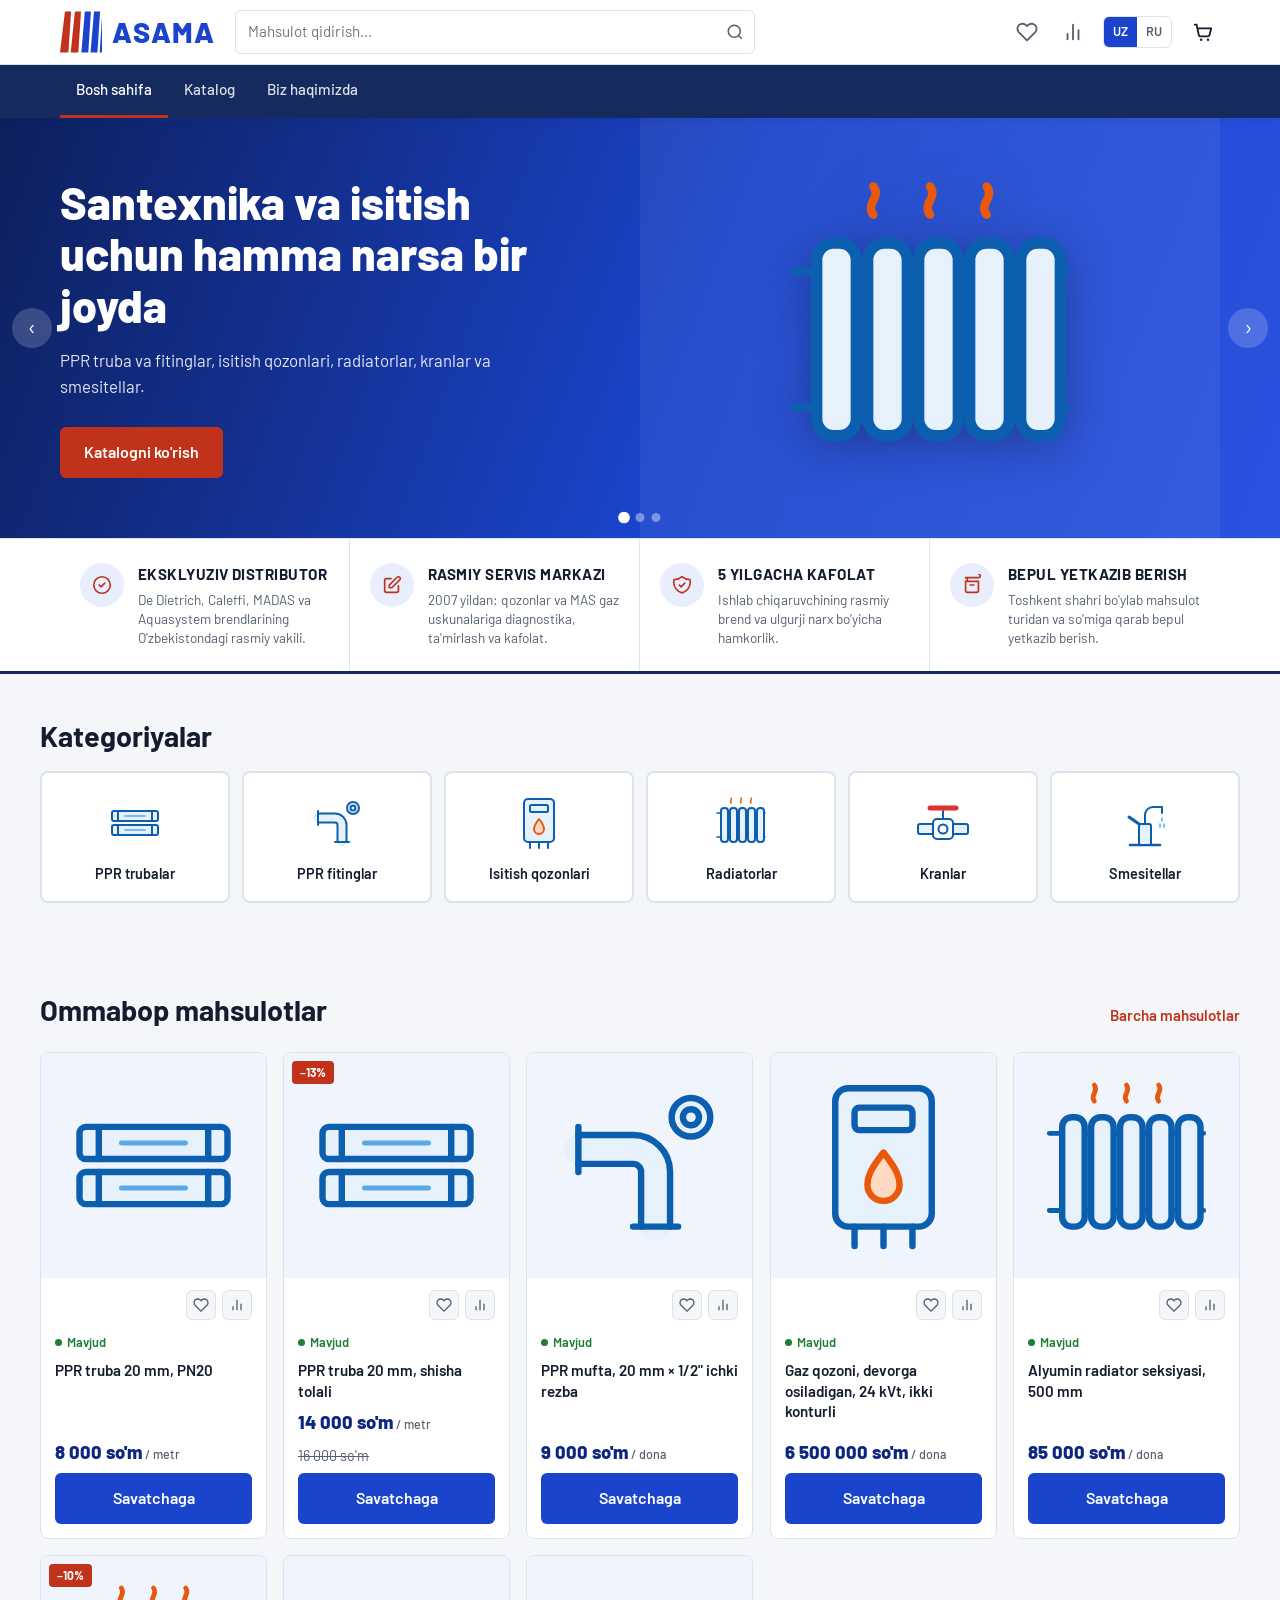
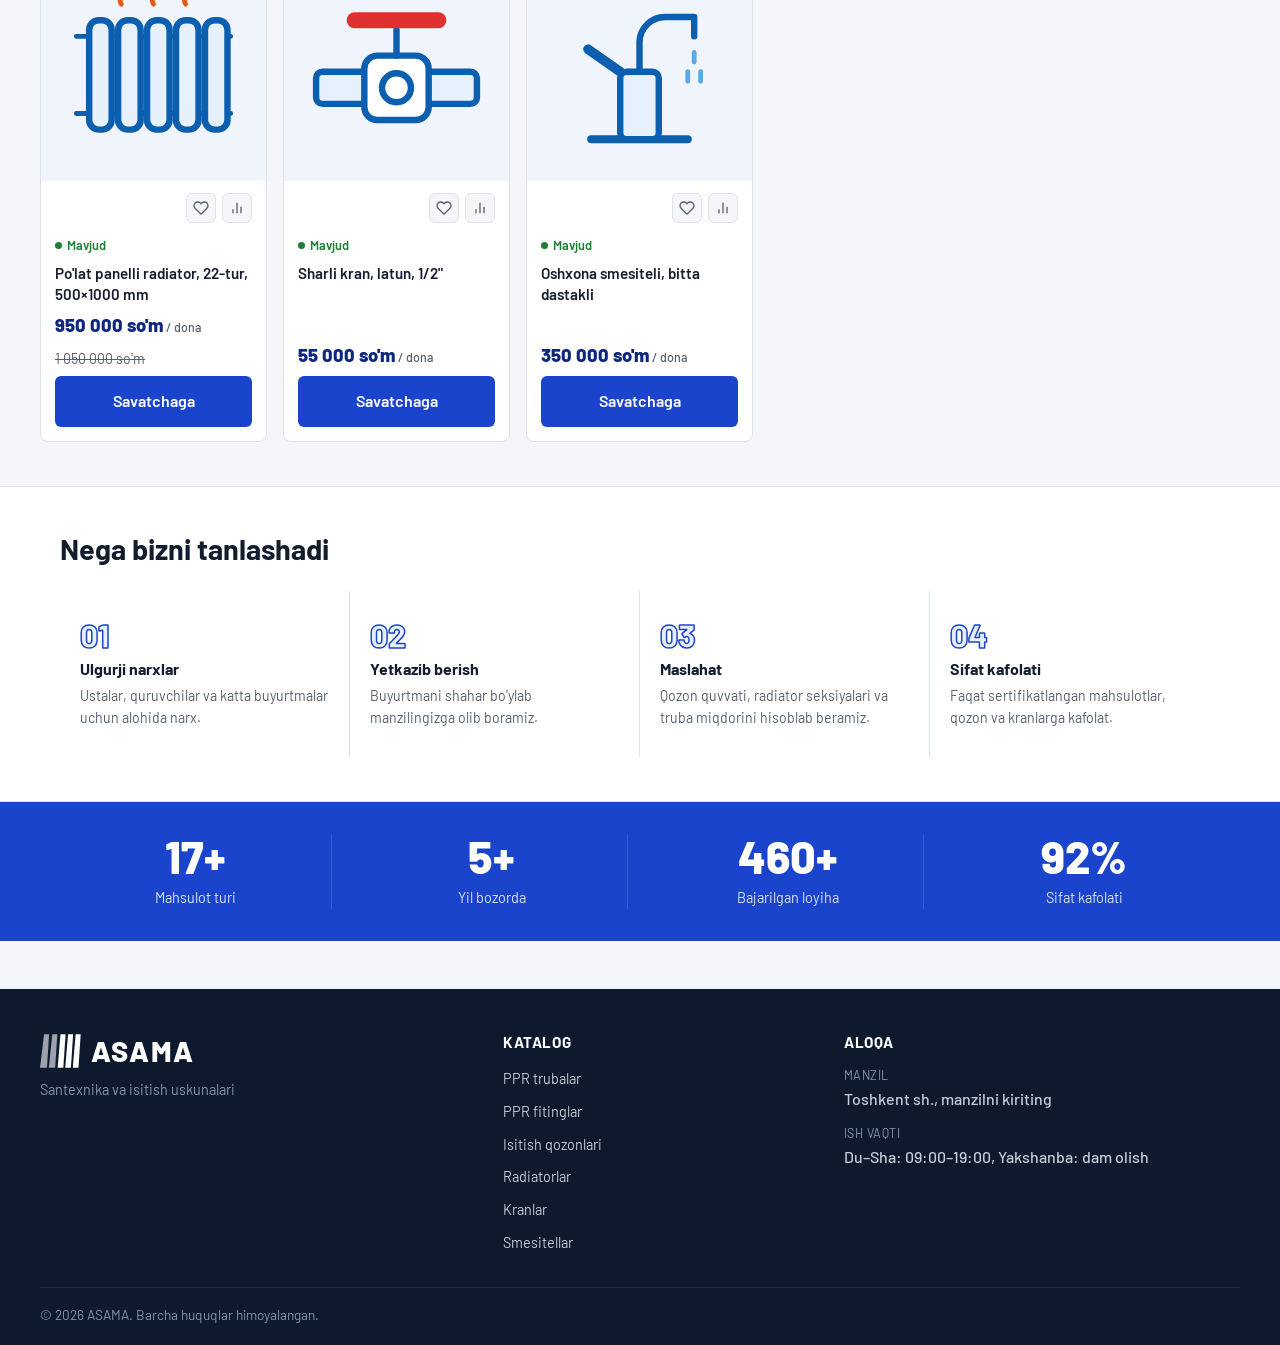
==== commit 78942640: "8 ta yangi funksiya: sevimlilar, solishtirish, ko'rilganlar, kalkulyator, ulgurji so'rov, suzuvchi t" ====
--- a/index.html
+++ b/index.html
@@ -14,18 +14,20 @@
     <link rel="preconnect" href="https://fonts.googleapis.com">
   <link rel="preconnect" href="https://fonts.gstatic.com" crossorigin>
   <link rel="stylesheet" href="https://fonts.googleapis.com/css2?family=Barlow:wght@400;500;600;700&display=swap">
-  <link rel="stylesheet" href="assets/css/style.css?v=6">
-  <link rel="stylesheet" href="assets/css/animate.css?v=6">
+  <link rel="stylesheet" href="assets/css/style.css?v=7">
+  <link rel="stylesheet" href="assets/css/features.css?v=1">
+  <link rel="stylesheet" href="assets/css/animate.css?v=7">
 </head>
 <body data-page="home">
   <noscript><p>Sayt ishlashi uchun brauzerda JavaScript'ni yoqing. / Для работы сайта включите JavaScript.</p></noscript>
   <header id="site-header"></header>
   <main id="app"></main>
   <footer id="site-footer"></footer>
-  <script src="assets/js/config.js?v=6"></script>
-  <script src="assets/js/i18n.js?v=6"></script>
-  <script src="assets/js/products.js?v=6"></script>
-  <script src="assets/js/animate.js?v=6"></script>
-  <script src="assets/js/app.js?v=6"></script>
+  <script src="assets/js/config.js?v=7"></script>
+  <script src="assets/js/i18n.js?v=7"></script>
+  <script src="assets/js/products.js?v=7"></script>
+  <script src="assets/js/features.js?v=1"></script>
+  <script src="assets/js/animate.js?v=7"></script>
+  <script src="assets/js/app.js?v=7"></script>
 </body>
 </html>
--- a/assets/css/style.css
+++ b/assets/css/style.css
@@ -66,8 +66,10 @@
 /* 1-qator: logo + qidiruv + ijtimoiy + savat + til */
 .header-top { border-bottom: 1px solid var(--border); padding: 10px 0; }
 .header-top-inner { display: flex; align-items: center; gap: 20px; }
-.logo { display: flex; align-items: center; flex-shrink: 0; text-decoration: none !important; }
-.logo img { height: 42px; width: auto; display: block; }
+.logo { display: flex; align-items: center; gap: 10px; flex-shrink: 0; text-decoration: none !important; }
+.logo img { height: 44px; width: auto; display: block; flex-shrink: 0; }
+.logo-text { font-family: Barlow, 'Arial Narrow', Arial, sans-serif; font-weight: 800; font-size: 1.8rem; letter-spacing: .04em; color: #1A44CC; line-height: 1; white-space: nowrap; }
+.logo-footer .logo-text { color: #fff; }
 .logo strong, .logo small { display: none; }
 
 .header-search { flex: 1; max-width: 520px; position: relative; }
--- a/assets/css/features.css
+++ b/assets/css/features.css
@@ -0,0 +1,235 @@
+/* Qo'shimcha funksiyalar CSS */
+
+/* ===== KARTA TUGMALARI (wish/compare) ===== */
+.card-actions {
+  display: flex;
+  justify-content: flex-end;
+  gap: 6px;
+  margin-bottom: 6px;
+}
+.card-icon-btn {
+  background: var(--bg);
+  border: 1px solid var(--border);
+  border-radius: 6px;
+  width: 30px;
+  height: 30px;
+  display: flex;
+  align-items: center;
+  justify-content: center;
+  cursor: pointer;
+  color: var(--muted);
+  transition: background .15s, color .15s, border-color .15s;
+  padding: 0;
+}
+.card-icon-btn:hover { border-color: var(--blue); color: var(--blue); }
+.card-icon-btn.active { background: var(--accent); border-color: var(--accent); color: #fff; }
+.wish-btn.active { background: #e8192c; border-color: #e8192c; }
+
+/* Header icon links */
+.header-icon-link {
+  position: relative;
+  display: flex;
+  padding: 5px;
+  color: var(--muted);
+  transition: color .18s;
+}
+.header-icon-link:hover { color: var(--blue); text-decoration: none; }
+
+/* ===== SOLISHTIRISH PANELI ===== */
+.compare-bar {
+  position: fixed;
+  bottom: 0;
+  left: 0;
+  right: 0;
+  background: var(--blue-nav);
+  color: #fff;
+  z-index: 200;
+  box-shadow: 0 -4px 16px rgba(0,0,0,.18);
+  animation: slide-up .25s ease;
+}
+@keyframes slide-up {
+  from { transform: translateY(100%); }
+  to   { transform: none; }
+}
+.compare-bar-inner {
+  display: flex;
+  align-items: center;
+  gap: 14px;
+  padding: 12px 0;
+  flex-wrap: wrap;
+}
+.compare-bar-inner strong { white-space: nowrap; }
+.compare-bar-inner span {
+  background: rgba(255,255,255,.12);
+  border-radius: 4px;
+  padding: 3px 9px;
+  font-size: .88rem;
+  white-space: nowrap;
+  max-width: 180px;
+  overflow: hidden;
+  text-overflow: ellipsis;
+}
+.compare-bar-inner .link-btn { color: rgba(255,255,255,.7); }
+.compare-bar-inner .link-btn:hover { color: #fff; }
+.btn-sm { padding: 7px 14px; font-size: .88rem; border-radius: 5px; }
+
+/* ===== SUZUVCHI TUGMA ===== */
+.floating-btn {
+  position: fixed;
+  bottom: 28px;
+  right: 24px;
+  display: flex;
+  flex-direction: column;
+  gap: 10px;
+  z-index: 150;
+}
+.float-item {
+  width: 52px;
+  height: 52px;
+  border-radius: 50%;
+  display: flex;
+  align-items: center;
+  justify-content: center;
+  text-decoration: none !important;
+  box-shadow: 0 4px 16px rgba(0,0,0,.22);
+  transition: transform .2s, box-shadow .2s;
+}
+.float-item:hover { transform: scale(1.08); box-shadow: 0 6px 22px rgba(0,0,0,.28); }
+.float-tg { background: #29b6f6; color: #fff; }
+.float-phone { background: var(--accent); color: #fff; }
+
+/* ===== NARX FILTRI ===== */
+.price-filter {
+  display: flex;
+  align-items: center;
+  gap: 8px;
+  flex-wrap: wrap;
+}
+.price-filter-label { font-weight: 500; white-space: nowrap; }
+.price-filter input[type="number"] {
+  width: 110px !important;
+  padding: 8px 10px;
+}
+
+/* ===== KALKULYATOR ===== */
+.calc-box {
+  background: var(--white);
+  border: 1px solid var(--border);
+  border-left: 4px solid var(--blue);
+  border-radius: var(--radius);
+  padding: 24px 28px;
+}
+.calc-box h2 { margin-bottom: 16px; font-size: 1.2rem; }
+.calc-row {
+  display: flex;
+  align-items: center;
+  gap: 20px;
+  flex-wrap: wrap;
+  margin-bottom: 12px;
+}
+.calc-row .qty { border-radius: 8px; }
+.calc-result {
+  font-size: 1.1rem;
+}
+.calc-result strong {
+  font-size: 1.6rem;
+  font-weight: 800;
+  color: var(--blue-dark);
+}
+.calc-step {
+  background: var(--bg);
+  border: 0;
+  width: 36px;
+  font-size: 1.1rem;
+  cursor: pointer;
+  transition: background .15s;
+}
+.calc-step:hover { background: var(--blue-light); }
+
+/* ===== MAHSULOT SAHIFASI QO'SHIMCHA TUGMALARI ===== */
+.product-extra-actions {
+  display: flex;
+  gap: 10px;
+  flex-wrap: wrap;
+  margin-top: 8px;
+}
+.product-extra-actions .wish-btn.active { background: var(--accent); border-color: var(--accent); color: #fff; }
+.product-extra-actions .cmp-btn.active { background: var(--blue); border-color: var(--blue); color: #fff; }
+
+/* ===== SEVIMLILAR VA SOLISHTIRISH SAHIFASI ===== */
+.wish-empty, .compare-empty {
+  text-align: center;
+  padding: 60px 20px;
+  color: var(--muted);
+  background: var(--white);
+  border-radius: var(--radius);
+  border: 1px solid var(--border);
+}
+.wish-empty svg, .compare-empty svg { margin: 0 auto 16px; opacity: .3; }
+
+/* Solishtirish jadvali */
+.compare-table-wrap { overflow-x: auto; }
+.compare-table {
+  width: 100%;
+  border-collapse: collapse;
+  background: var(--white);
+  border-radius: var(--radius);
+  overflow: hidden;
+  border: 1px solid var(--border);
+}
+.compare-table th, .compare-table td {
+  padding: 12px 16px;
+  text-align: left;
+  border-bottom: 1px solid var(--border);
+  vertical-align: top;
+  min-width: 180px;
+}
+.compare-table th {
+  background: var(--bg);
+  font-weight: 600;
+  width: 160px;
+  min-width: 160px;
+  color: var(--muted);
+  font-size: .88rem;
+}
+.compare-table tr:last-child td, .compare-table tr:last-child th { border-bottom: 0; }
+.compare-table .compare-img {
+  background: #f0f4fc;
+  border-radius: 8px;
+  padding: 12px;
+  width: 100px;
+  height: 100px;
+  object-fit: contain;
+  display: block;
+}
+.compare-table .compare-name { font-weight: 700; }
+.compare-table .compare-price { font-size: 1.2rem; font-weight: 800; color: var(--blue-dark); }
+.compare-remove { background: none; border: 0; color: var(--muted); cursor: pointer; font-size: .88rem; text-decoration: underline; padding: 0; }
+.compare-remove:hover { color: var(--red); }
+
+/* ===== ULGURJI SO'ROV SAHIFASI ===== */
+.wholesale-form {
+  max-width: 600px;
+  margin: 0 auto;
+  background: var(--white);
+  border: 1px solid var(--border);
+  border-radius: var(--radius);
+  padding: 32px;
+  display: flex;
+  flex-direction: column;
+  gap: 16px;
+}
+.wholesale-form label:not(.check) {
+  display: flex;
+  flex-direction: column;
+  gap: 6px;
+  font-weight: 500;
+}
+.wholesale-form textarea { min-height: 120px; resize: vertical; }
+
+@media (max-width: 600px) {
+  .floating-btn { bottom: 80px; right: 16px; }
+  .compare-bar { bottom: 0; }
+  .calc-row { flex-direction: column; align-items: flex-start; }
+  .price-filter { flex-direction: column; align-items: flex-start; }
+}
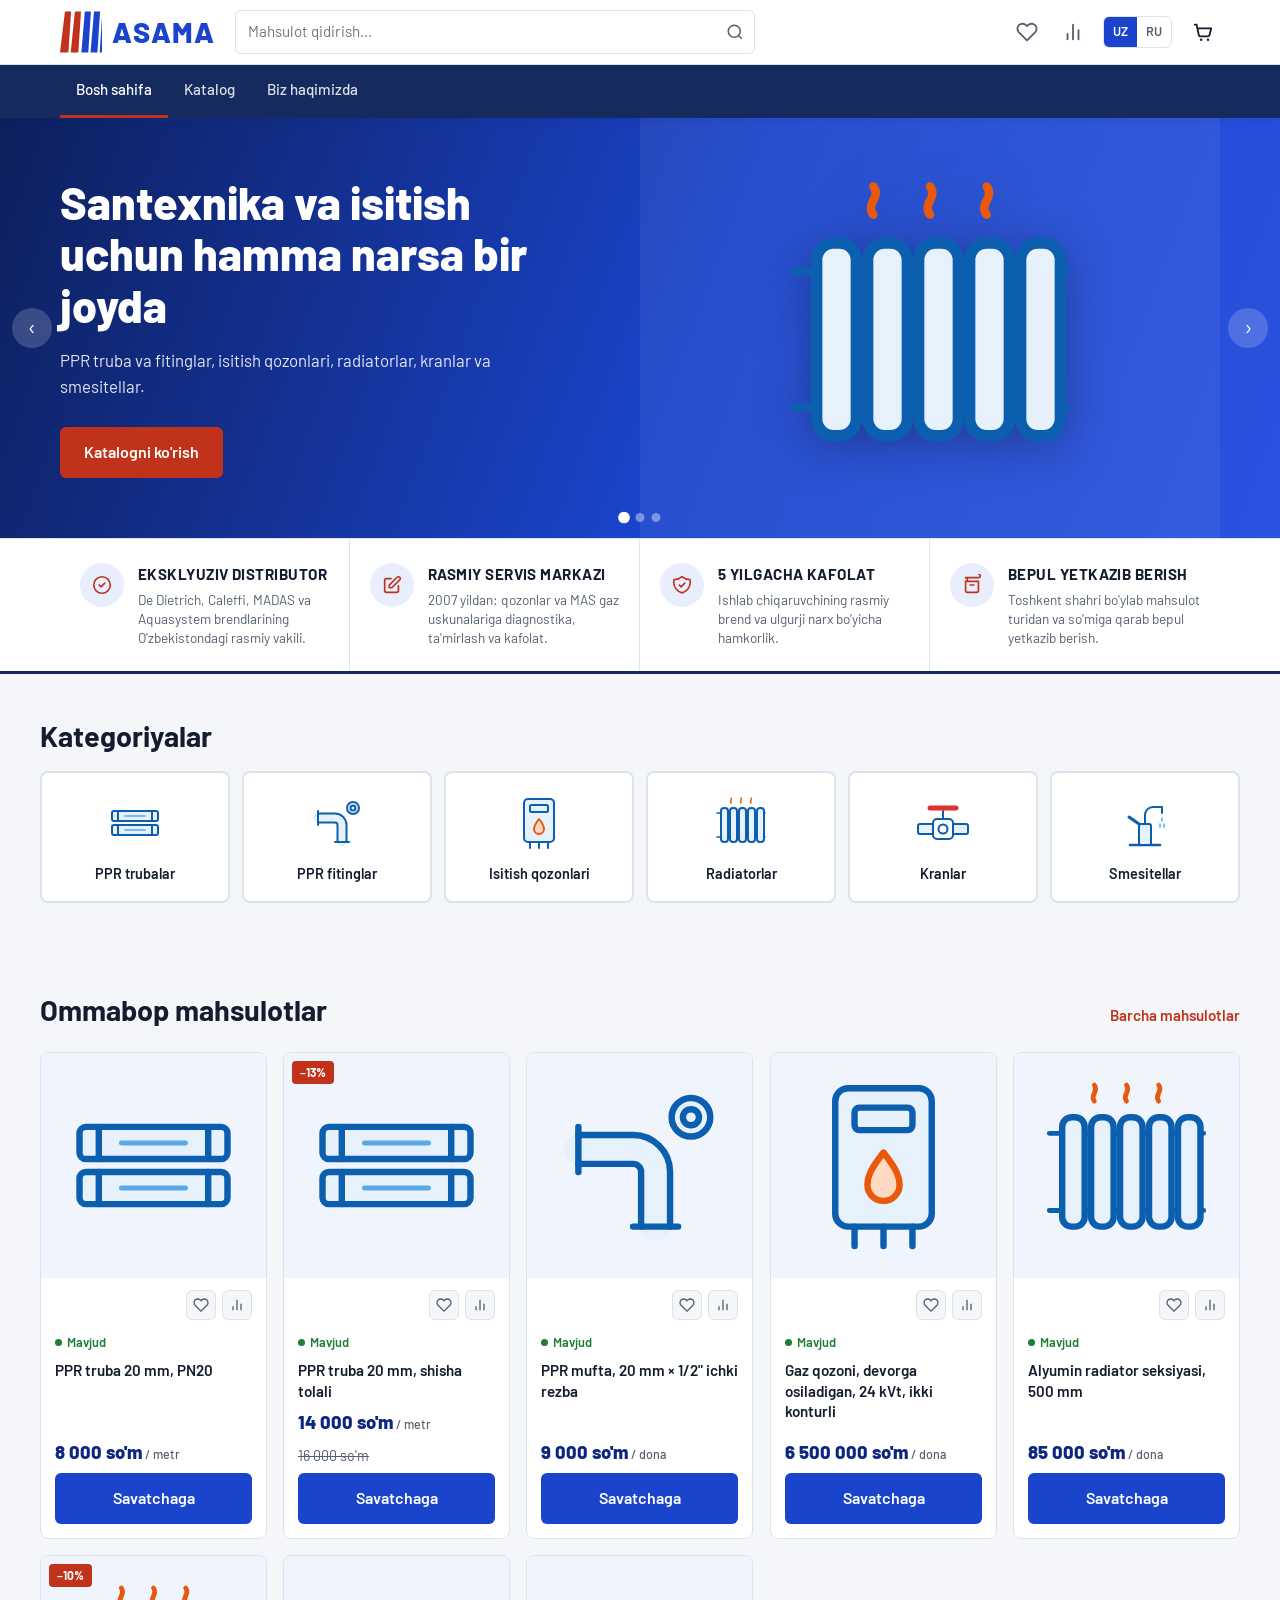
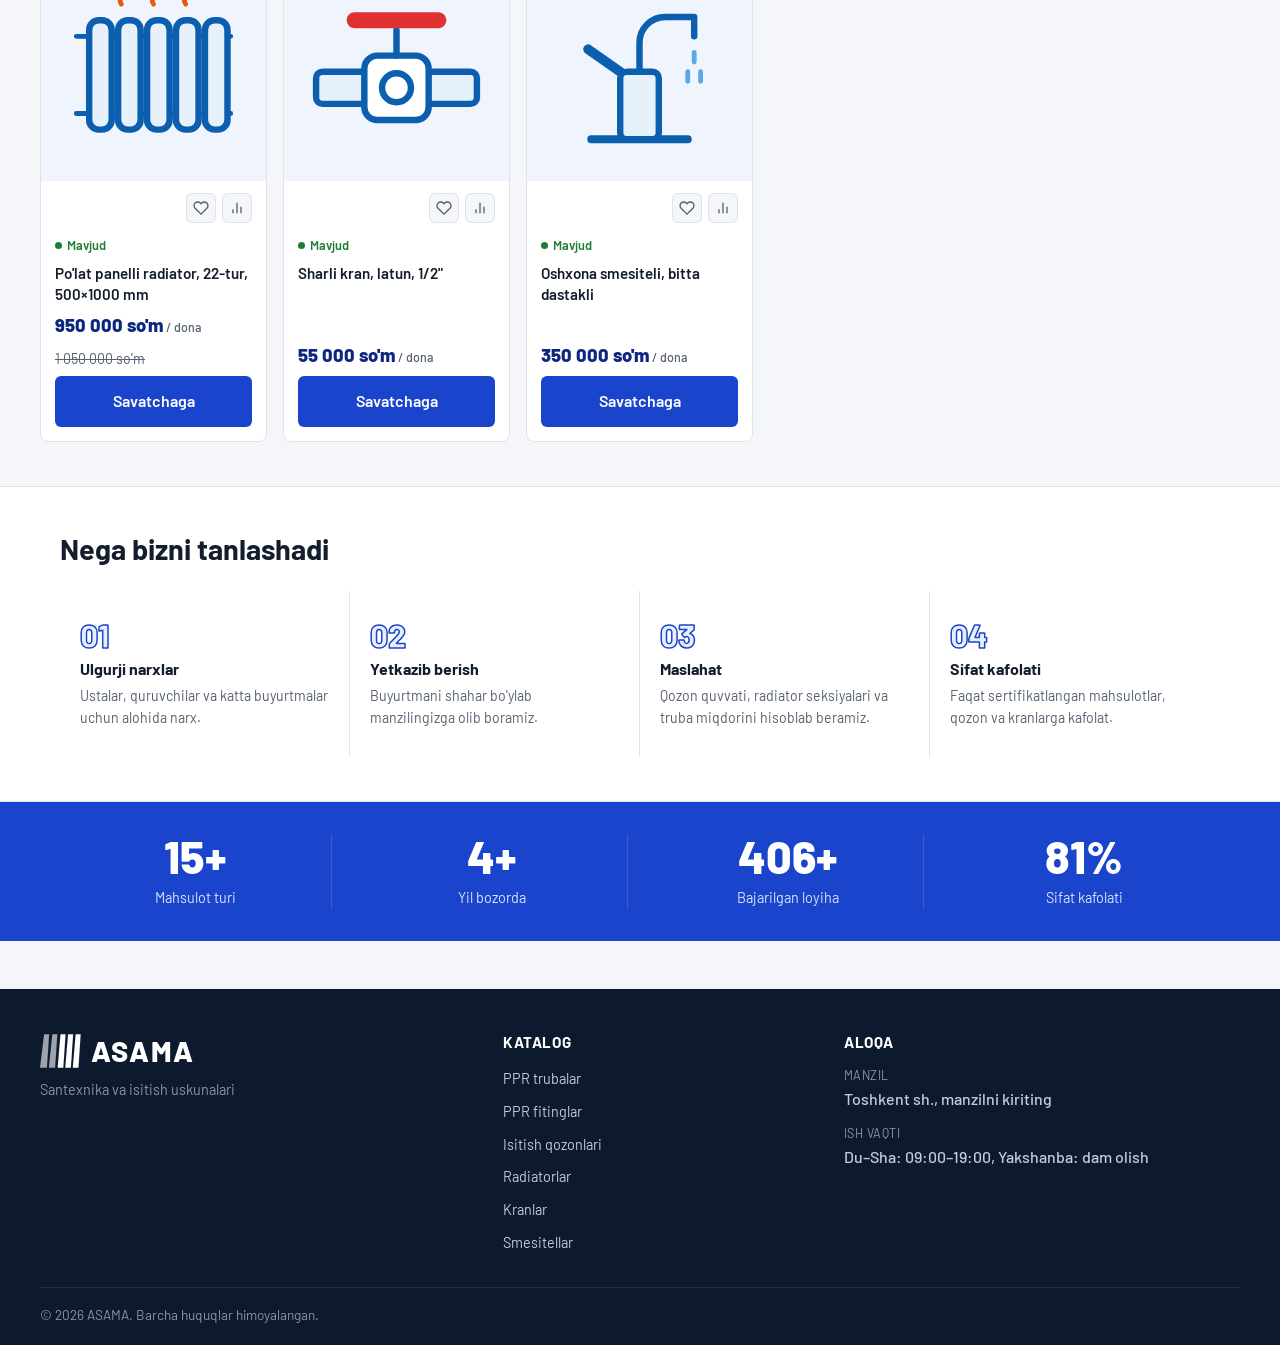
==== commit 371d8566: "8 ta yangi funksiya: QR kod, chop etish, xona kalkulyatori, shtrix-kod qidiruv, kelganda xabar, What" ====
--- a/index.html
+++ b/index.html
@@ -14,20 +14,22 @@
     <link rel="preconnect" href="https://fonts.googleapis.com">
   <link rel="preconnect" href="https://fonts.gstatic.com" crossorigin>
   <link rel="stylesheet" href="https://fonts.googleapis.com/css2?family=Barlow:wght@400;500;600;700&display=swap">
-  <link rel="stylesheet" href="assets/css/style.css?v=7">
-  <link rel="stylesheet" href="assets/css/features.css?v=1">
-  <link rel="stylesheet" href="assets/css/animate.css?v=7">
+  <link rel="stylesheet" href="assets/css/style.css?v=8">
+  <link rel="stylesheet" href="assets/css/features.css?v=8">
+  <link rel="stylesheet" href="assets/css/more-features.css?v=1">
+  <link rel="stylesheet" href="assets/css/animate.css?v=8">
 </head>
 <body data-page="home">
   <noscript><p>Sayt ishlashi uchun brauzerda JavaScript'ni yoqing. / Для работы сайта включите JavaScript.</p></noscript>
   <header id="site-header"></header>
   <main id="app"></main>
   <footer id="site-footer"></footer>
-  <script src="assets/js/config.js?v=7"></script>
-  <script src="assets/js/i18n.js?v=7"></script>
-  <script src="assets/js/products.js?v=7"></script>
-  <script src="assets/js/features.js?v=1"></script>
-  <script src="assets/js/animate.js?v=7"></script>
-  <script src="assets/js/app.js?v=7"></script>
+  <script src="assets/js/config.js?v=8"></script>
+  <script src="assets/js/i18n.js?v=8"></script>
+  <script src="assets/js/products.js?v=8"></script>
+  <script src="assets/js/features.js?v=8"></script>
+  <script src="assets/js/more-features.js?v=1"></script>
+  <script src="assets/js/animate.js?v=8"></script>
+  <script src="assets/js/app.js?v=8"></script>
 </body>
 </html>
--- a/assets/css/more-features.css
+++ b/assets/css/more-features.css
@@ -0,0 +1,231 @@
+/* 2-to'plam funksiyalar CSS */
+
+/* ===== PROMO KOD ===== */
+.promo-box {
+  border: 1px dashed var(--border);
+  border-radius: var(--radius);
+  padding: 14px 16px;
+  background: var(--bg);
+}
+.promo-row {
+  display: flex;
+  gap: 8px;
+  align-items: center;
+  flex-wrap: wrap;
+}
+.promo-row input {
+  flex: 1;
+  min-width: 140px;
+  text-transform: uppercase;
+  letter-spacing: .08em;
+  font-weight: 600;
+}
+.promo-active {
+  display: flex;
+  align-items: center;
+  gap: 10px;
+  background: #ebfbee;
+  border: 1px solid #69db7c;
+  border-radius: 6px;
+  padding: 8px 12px;
+  font-weight: 600;
+  color: var(--green);
+}
+.promo-active button { background: none; border: 0; color: var(--muted); cursor: pointer; font-size: 1.1rem; line-height: 1; }
+.promo-active button:hover { color: var(--red); }
+.promo-discount-row {
+  display: flex;
+  justify-content: flex-end;
+  gap: 10px;
+  align-items: baseline;
+  padding: 6px 4px 0;
+  color: var(--green);
+  font-weight: 600;
+}
+.cart-total-final {
+  display: flex;
+  justify-content: flex-end;
+  gap: 10px;
+  align-items: baseline;
+  font-size: 1.3rem;
+  padding: 8px 4px 4px;
+  font-weight: 800;
+  color: var(--blue-dark);
+  border-top: 2px solid var(--blue);
+  margin-top: 6px;
+}
+
+/* ===== ULASHISH TUGMALARI (savatcha) ===== */
+.share-buttons {
+  display: flex;
+  gap: 10px;
+  flex-wrap: wrap;
+  margin-top: 8px;
+}
+.btn-whatsapp { background: #25d366; color: #fff; }
+.btn-whatsapp:hover { background: #1da851; }
+.btn-telegram-share { background: #229ed9; color: #fff; }
+.btn-telegram-share:hover { background: #1a82b5; }
+
+/* ===== QR KOD ===== */
+.product-qr {
+  display: inline-flex;
+  flex-direction: column;
+  align-items: center;
+  gap: 8px;
+  padding: 16px;
+  background: var(--white);
+  border: 1px solid var(--border);
+  border-radius: var(--radius);
+  text-align: center;
+}
+.product-qr img { width: 120px; height: 120px; border-radius: 4px; }
+.product-qr small { color: var(--muted); font-size: .78rem; max-width: 120px; line-height: 1.3; }
+.product-qr-section {
+  display: flex;
+  gap: 28px;
+  flex-wrap: wrap;
+  align-items: flex-start;
+  margin-top: 12px;
+}
+
+/* ===== CHOP ETISH ===== */
+.btn-print { border-color: var(--border); }
+@media print {
+  #site-header, #site-footer, .floating-btn, .compare-bar,
+  .buy-row, .product-extra-actions, .related, .calc-box,
+  .breadcrumbs ~ .container .section:not(.product-print-section),
+  nav, .burger, .header-nav-bar { display: none !important; }
+  body { background: #fff !important; }
+  .product { border: none; padding: 0; grid-template-columns: 160px 1fr; gap: 20px; }
+  .product-img { padding: 8px; max-height: 200px; }
+  .price { font-size: 1.4rem; }
+  a[href]:after { content: none; }
+  .product-qr { display: inline-flex !important; }
+}
+
+/* ===== HAJM KALKULYATORI SAHIFASI ===== */
+.room-calc {
+  background: var(--white);
+  border: 1px solid var(--border);
+  border-radius: var(--radius);
+  padding: 28px;
+  max-width: 680px;
+}
+.room-calc h2 { margin-bottom: 6px; }
+.room-calc .muted { margin-bottom: 20px; }
+.room-inputs {
+  display: grid;
+  grid-template-columns: repeat(3, 1fr);
+  gap: 14px;
+  margin-bottom: 20px;
+}
+.room-inputs label { display: flex; flex-direction: column; gap: 6px; font-weight: 500; }
+.room-inputs input { padding: 10px 12px; }
+.room-result {
+  background: var(--blue-light);
+  border-radius: 8px;
+  padding: 18px 20px;
+  display: none;
+}
+.room-result.visible { display: block; }
+.room-result h3 { margin-bottom: 12px; color: var(--blue-dark); }
+.room-result-grid {
+  display: grid;
+  grid-template-columns: repeat(2, 1fr);
+  gap: 12px;
+  margin-bottom: 14px;
+}
+.room-result-item {
+  background: var(--white);
+  border-radius: 8px;
+  padding: 12px 14px;
+  border: 1px solid var(--border);
+}
+.room-result-item .r-num { font-size: 1.8rem; font-weight: 800; color: var(--blue); }
+.room-result-item .r-label { font-size: .85rem; color: var(--muted); }
+.room-result-item .r-note { font-size: .8rem; color: var(--muted); margin-top: 4px; }
+
+/* ===== "KELGANDA XABAR BERING" ===== */
+.notify-form {
+  display: flex;
+  flex-direction: column;
+  gap: 10px;
+  background: #fff9f0;
+  border: 1px solid #ffd8a8;
+  border-radius: var(--radius);
+  padding: 18px;
+  margin-top: 12px;
+}
+.notify-row {
+  display: flex;
+  gap: 8px;
+  flex-wrap: wrap;
+}
+.notify-row input { flex: 1; min-width: 180px; }
+.notify-sent {
+  color: var(--green);
+  font-weight: 600;
+  padding: 8px 0;
+}
+
+/* ===== SHTRIX-KOD QIDIRUV ===== */
+.barcode-search {
+  display: flex;
+  gap: 8px;
+  align-items: center;
+  background: var(--white);
+  border: 1px solid var(--border);
+  border-radius: 6px;
+  padding: 4px 8px 4px 12px;
+  max-width: 340px;
+}
+.barcode-search input {
+  flex: 1;
+  border: 0;
+  padding: 7px 0;
+  background: none;
+  font-size: .95rem;
+}
+.barcode-search input:focus { outline: none; }
+.barcode-search button {
+  background: none;
+  border: 0;
+  cursor: pointer;
+  color: var(--muted);
+  display: flex;
+  padding: 4px;
+  transition: color .15s;
+}
+.barcode-search button:hover { color: var(--blue); }
+.barcode-result {
+  margin-top: 10px;
+  padding: 12px;
+  background: var(--white);
+  border: 1px solid var(--border);
+  border-radius: var(--radius);
+  display: none;
+}
+.barcode-result.visible { display: block; }
+.barcode-not-found { color: var(--red); }
+
+/* ===== GOOGLE MAPS ===== */
+.map-embed {
+  width: 100%;
+  height: 320px;
+  border-radius: var(--radius);
+  border: 1px solid var(--border);
+  overflow: hidden;
+  margin-top: 16px;
+}
+.map-embed iframe {
+  width: 100%;
+  height: 100%;
+  border: 0;
+}
+
+@media (max-width: 600px) {
+  .room-inputs { grid-template-columns: 1fr 1fr; }
+  .room-result-grid { grid-template-columns: 1fr; }
+  .product-qr-section { flex-direction: column; }
+}
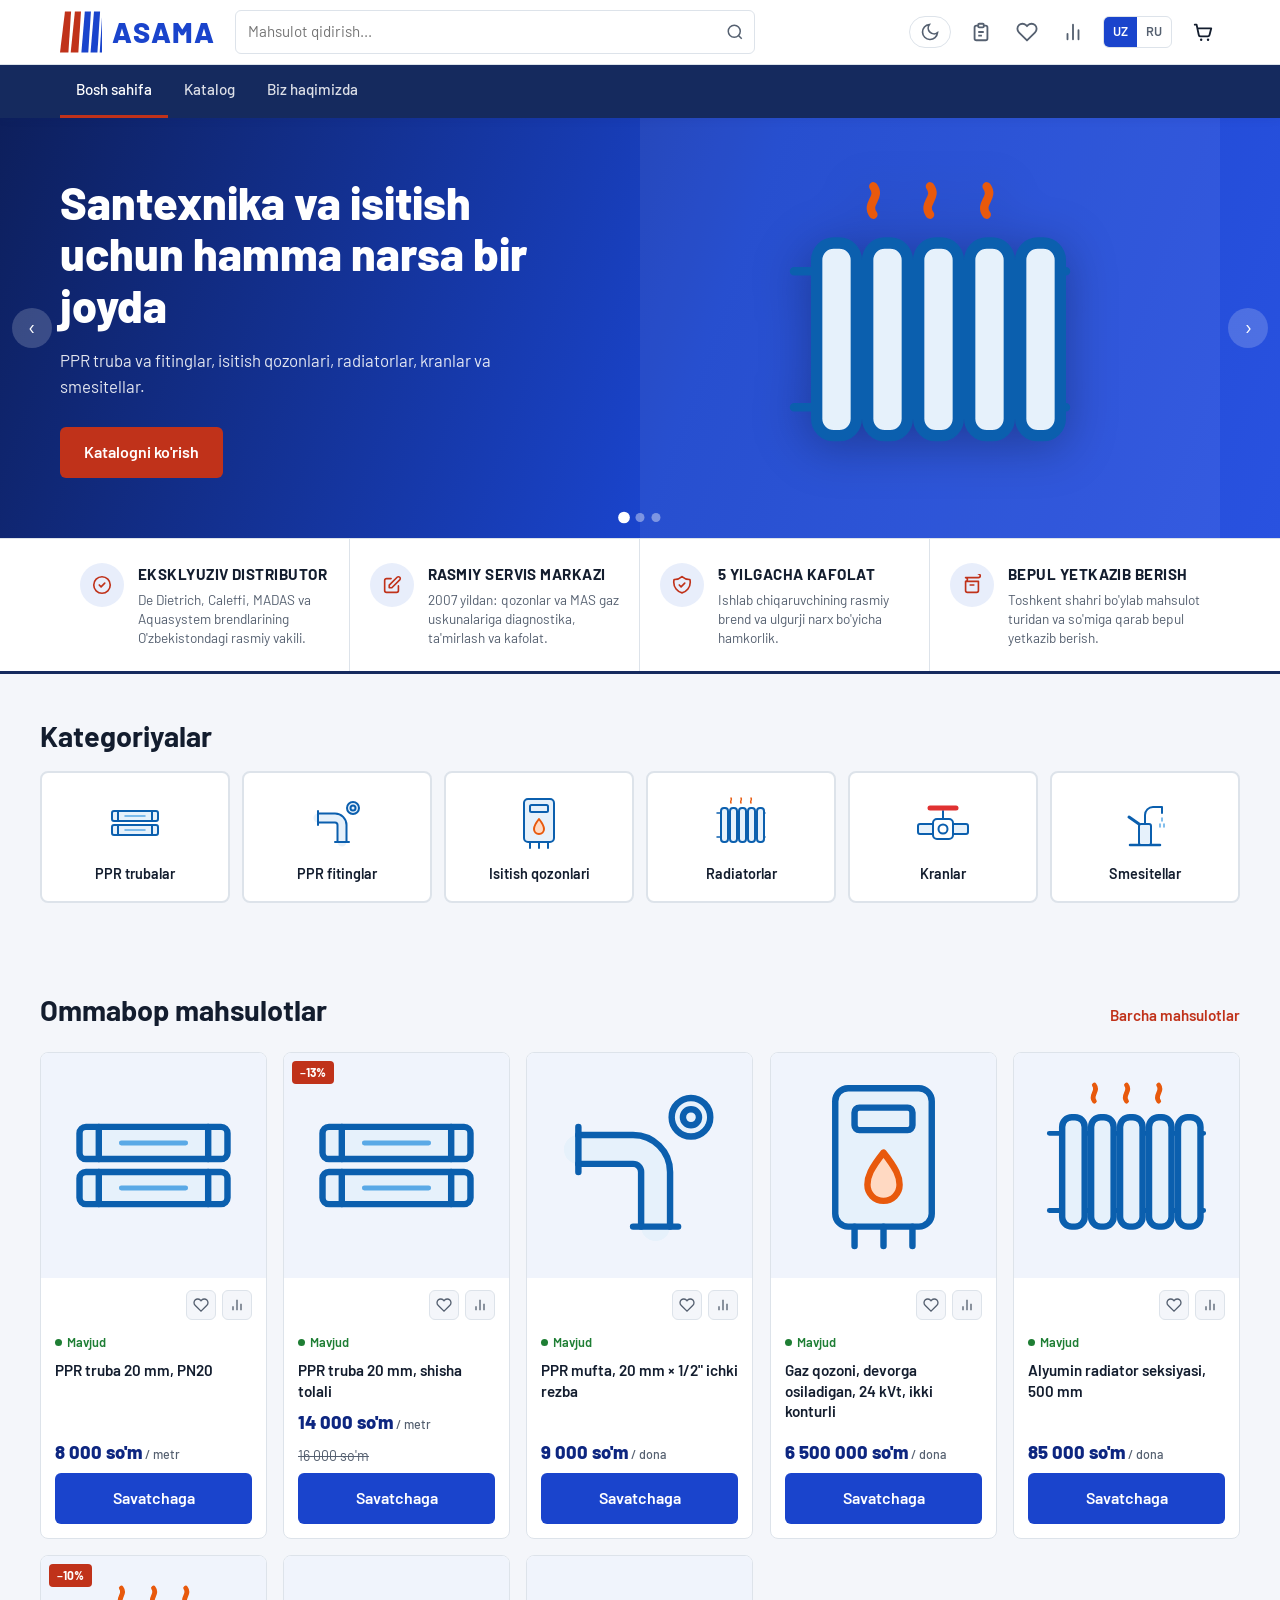
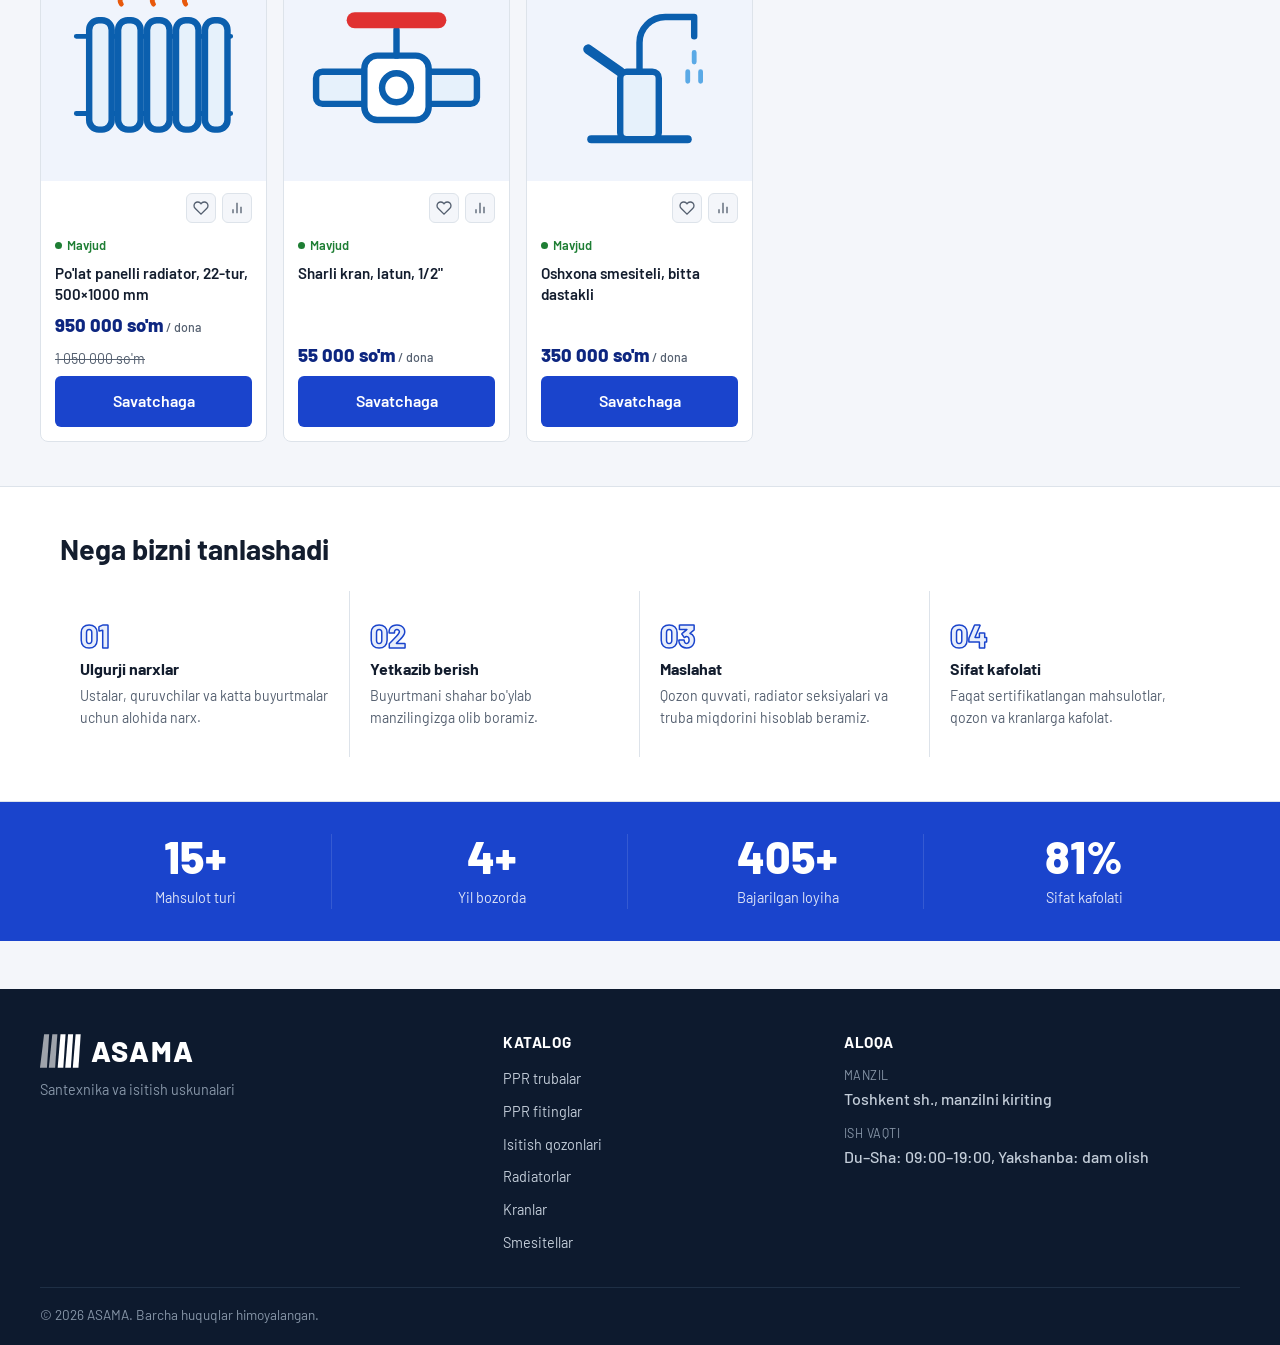
==== commit b0cd1443: "10 ta yangi funksiya: dark mode, reyting, buyurtmalar tarixi, aksiya banneri, taymer, sovga taklifi," ====
--- a/index.html
+++ b/index.html
@@ -9,27 +9,30 @@
   <meta property="og:site_name" content="ASAMA">
   <meta property="og:title" content="ASAMA | Santexnika va isitish uskunalari">
   <meta property="og:description" content="PPR truba va fitinglar, isitish qozonlari, radiatorlar, kranlar va smesitellar. Chakana va ulgurji narxlar, yetkazib berish.">
+  <link rel="manifest" href="manifest.json">
   <meta name="theme-color" content="#1A44CC">
   <link rel="icon" href="favicon.svg" type="image/svg+xml">
     <link rel="preconnect" href="https://fonts.googleapis.com">
   <link rel="preconnect" href="https://fonts.gstatic.com" crossorigin>
   <link rel="stylesheet" href="https://fonts.googleapis.com/css2?family=Barlow:wght@400;500;600;700&display=swap">
-  <link rel="stylesheet" href="assets/css/style.css?v=8">
-  <link rel="stylesheet" href="assets/css/features.css?v=8">
-  <link rel="stylesheet" href="assets/css/more-features.css?v=1">
-  <link rel="stylesheet" href="assets/css/animate.css?v=8">
+  <link rel="stylesheet" href="assets/css/style.css?v=9">
+  <link rel="stylesheet" href="assets/css/features.css?v=9">
+  <link rel="stylesheet" href="assets/css/more-features.css?v=9">
+  <link rel="stylesheet" href="assets/css/new-features.css?v=1">
+  <link rel="stylesheet" href="assets/css/animate.css?v=9">
 </head>
 <body data-page="home">
   <noscript><p>Sayt ishlashi uchun brauzerda JavaScript'ni yoqing. / Для работы сайта включите JavaScript.</p></noscript>
   <header id="site-header"></header>
   <main id="app"></main>
   <footer id="site-footer"></footer>
-  <script src="assets/js/config.js?v=8"></script>
-  <script src="assets/js/i18n.js?v=8"></script>
-  <script src="assets/js/products.js?v=8"></script>
-  <script src="assets/js/features.js?v=8"></script>
-  <script src="assets/js/more-features.js?v=1"></script>
-  <script src="assets/js/animate.js?v=8"></script>
-  <script src="assets/js/app.js?v=8"></script>
+  <script src="assets/js/config.js?v=9"></script>
+  <script src="assets/js/i18n.js?v=9"></script>
+  <script src="assets/js/products.js?v=9"></script>
+  <script src="assets/js/features.js?v=9"></script>
+  <script src="assets/js/more-features.js?v=9"></script>
+  <script src="assets/js/new-features.js?v=1"></script>
+  <script src="assets/js/animate.js?v=9"></script>
+  <script src="assets/js/app.js?v=9"></script>
 </body>
 </html>
--- a/assets/css/new-features.css
+++ b/assets/css/new-features.css
@@ -0,0 +1,223 @@
+/* 3-to'plam funksiyalar CSS */
+
+/* ===== TUNGI REJIM ===== */
+:root {
+  --white: #fff;
+  --bg: #f4f6fa;
+  --text: #131d2e;
+  --muted: #556070;
+  --border: #dde3ea;
+}
+html.dark {
+  --white: #1e2535;
+  --bg: #151c2a;
+  --text: #e2e8f0;
+  --muted: #94a3b8;
+  --border: #2d3a4f;
+  --blue-light: #1e2f4a;
+  --shadow: 0 2px 12px rgba(0,0,0,.4);
+}
+html.dark body { background: var(--bg); color: var(--text); }
+html.dark #site-header { background: #1a2236; border-color: var(--border); }
+html.dark .header-nav-bar { background: #0f1825; }
+html.dark .card, html.dark .cart-list, html.dark .order-form,
+html.dark .contact-card, html.dark .prose, html.dark .room-calc,
+html.dark .wholesale-form, html.dark .calc-box, html.dark .compare-table,
+html.dark .product { background: var(--white); border-color: var(--border); }
+html.dark .cat-tile { background: var(--white); border-color: var(--border); }
+html.dark .chip { background: var(--white); border-color: var(--border); }
+html.dark input, html.dark select, html.dark textarea { background: #151c2a; border-color: var(--border); color: var(--text); }
+html.dark #site-footer { background: #0a1120; }
+html.dark .adv-icon { background: #1e2f4a; }
+html.dark .stats-bar { background: #0f1825; }
+html.dark .card-icon-btn { background: #151c2a; border-color: var(--border); }
+html.dark .hero { background: linear-gradient(110deg, #070e1f, #0d2680 55%, #1a3a8f 100%); }
+html.dark .cta { background: #1e2f4a; border-color: var(--blue); }
+html.dark .why { background: var(--white); }
+html.dark .product-img, html.dark .card-img, html.dark .cart-img { background: #151c2a; }
+
+/* Dark mode tugmasi */
+[data-dark-btn] {
+  background: none;
+  border: 1px solid var(--border);
+  border-radius: 20px;
+  padding: 5px 10px;
+  cursor: pointer;
+  color: var(--muted);
+  font-size: .85rem;
+  display: flex;
+  align-items: center;
+  gap: 5px;
+  transition: all .18s;
+}
+[data-dark-btn]:hover { border-color: var(--blue); color: var(--blue); }
+html.dark [data-dark-btn] { border-color: #ffd700; color: #ffd700; }
+
+/* ===== AKSIYA BANNERI ===== */
+.promo-banner {
+  background: linear-gradient(90deg, #C0321A, #e84118);
+  color: #fff;
+  font-size: .9rem;
+  font-weight: 600;
+  position: relative;
+  z-index: 200;
+}
+.banner-inner {
+  display: flex;
+  align-items: center;
+  justify-content: center;
+  gap: 12px;
+  padding: 10px 16px;
+  flex-wrap: wrap;
+}
+.banner-timer { opacity: .9; font-weight: 700; }
+.banner-close {
+  position: absolute;
+  right: 12px;
+  top: 50%;
+  transform: translateY(-50%);
+  background: none;
+  border: 0;
+  color: rgba(255,255,255,.8);
+  cursor: pointer;
+  font-size: 1.1rem;
+  padding: 4px;
+  line-height: 1;
+}
+.banner-close:hover { color: #fff; }
+
+/* ===== POPUP ===== */
+.popup-overlay {
+  position: fixed;
+  inset: 0;
+  background: rgba(0,0,0,.55);
+  z-index: 1000;
+  display: flex;
+  align-items: center;
+  justify-content: center;
+  padding: 20px;
+  animation: fade-in .25s ease;
+}
+@keyframes fade-in { from { opacity: 0; } to { opacity: 1; } }
+.popup-box {
+  background: var(--white);
+  border-radius: var(--radius);
+  padding: 32px;
+  max-width: 460px;
+  width: 100%;
+  position: relative;
+  box-shadow: 0 20px 60px rgba(0,0,0,.25);
+  animation: pop-in .3s ease;
+}
+@keyframes pop-in { from { transform: scale(.9); opacity: 0; } to { transform: scale(1); opacity: 1; } }
+.popup-close {
+  position: absolute;
+  top: 12px;
+  right: 14px;
+  background: none;
+  border: 0;
+  font-size: 1.2rem;
+  cursor: pointer;
+  color: var(--muted);
+  line-height: 1;
+}
+.popup-close:hover { color: var(--red); }
+
+/* ===== YULDUZ REYTINGI ===== */
+.stars { display: inline-flex; gap: 3px; }
+.star { font-size: 1.1rem; color: var(--border); transition: color .12s; cursor: default; }
+.star.on { color: #f59e0b; }
+.stars-interactive .star { cursor: pointer; }
+.stars-interactive .star:hover { color: #f59e0b; }
+.rating-saved { font-size: .82rem; color: var(--green); margin-left: 6px; display: none; }
+
+/* ===== OLDINGI BUYURTMALAR ===== */
+.orders-list { display: flex; flex-direction: column; gap: 16px; }
+.order-card {
+  background: var(--white);
+  border: 1px solid var(--border);
+  border-radius: var(--radius);
+  padding: 18px 20px;
+}
+.order-card-head {
+  display: flex;
+  justify-content: space-between;
+  align-items: center;
+  flex-wrap: wrap;
+  gap: 8px;
+  margin-bottom: 12px;
+}
+.order-id { font-weight: 700; font-size: .95rem; color: var(--blue); }
+.order-date { color: var(--muted); font-size: .85rem; }
+.order-status {
+  padding: 3px 10px;
+  border-radius: 12px;
+  font-size: .8rem;
+  font-weight: 700;
+}
+.status-new { background: #dbeafe; color: #1e40af; }
+.status-processing { background: #fef3c7; color: #92400e; }
+.status-done { background: #d1fae5; color: #065f46; }
+.status-cancelled { background: #fee2e2; color: #991b1b; }
+.order-items { font-size: .88rem; color: var(--muted); }
+.order-total { font-weight: 700; color: var(--blue-dark); margin-top: 6px; }
+
+/* ===== SOVG'A TAKLIFI ===== */
+.bundle-section {
+  background: linear-gradient(135deg, var(--blue-light), #fff);
+  border: 1px solid var(--blue);
+  border-radius: var(--radius);
+  padding: 20px;
+  margin-top: 16px;
+}
+.bundle-section h3 { color: var(--blue-dark); margin-bottom: 12px; }
+.bundle-grid { display: grid; grid-template-columns: repeat(auto-fill, minmax(160px, 1fr)); gap: 10px; }
+.bundle-item {
+  background: var(--white);
+  border: 1px solid var(--border);
+  border-radius: 8px;
+  padding: 10px;
+  text-align: center;
+  font-size: .85rem;
+}
+.bundle-item img { width: 60px; height: 60px; object-fit: contain; margin: 0 auto 6px; }
+.bundle-item strong { display: block; color: var(--blue-dark); }
+html.dark .bundle-section { background: #1e2f4a; }
+
+/* ===== PWA TUGMASI ===== */
+.pwa-btn {
+  display: flex;
+  align-items: center;
+  gap: 8px;
+  background: var(--blue);
+  color: #fff;
+  border: 0;
+  border-radius: 8px;
+  padding: 8px 16px;
+  cursor: pointer;
+  font-weight: 600;
+  font-size: .9rem;
+  transition: background .18s;
+}
+.pwa-btn:hover { background: var(--blue-dark); }
+
+/* ===== ULASHISH TUGMASI ===== */
+.share-product-btn {
+  display: inline-flex;
+  align-items: center;
+  gap: 6px;
+  background: none;
+  border: 1px solid var(--border);
+  border-radius: 6px;
+  padding: 7px 14px;
+  cursor: pointer;
+  color: var(--muted);
+  font-size: .88rem;
+  transition: all .15s;
+}
+.share-product-btn:hover { border-color: var(--blue); color: var(--blue); }
+
+@media (max-width: 600px) {
+  .popup-box { padding: 22px 18px; }
+  .bundle-grid { grid-template-columns: repeat(2, 1fr); }
+}
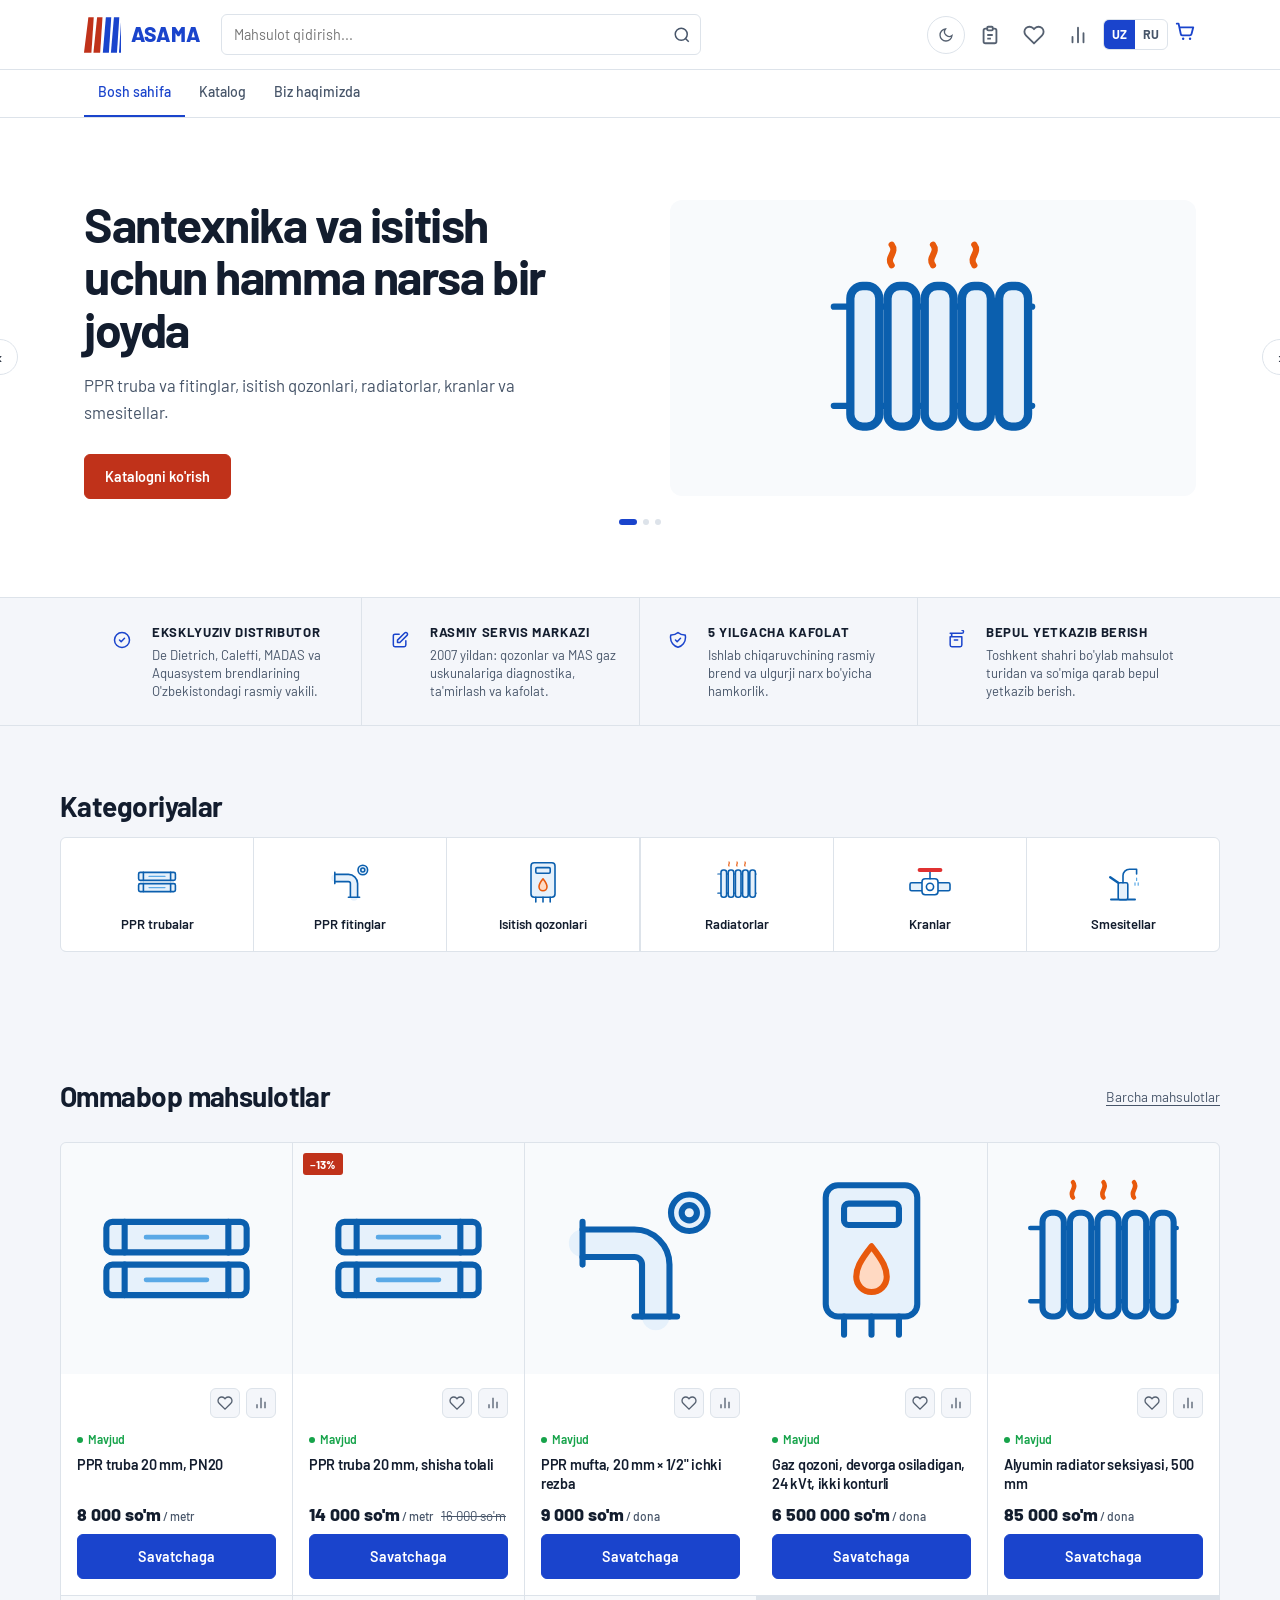
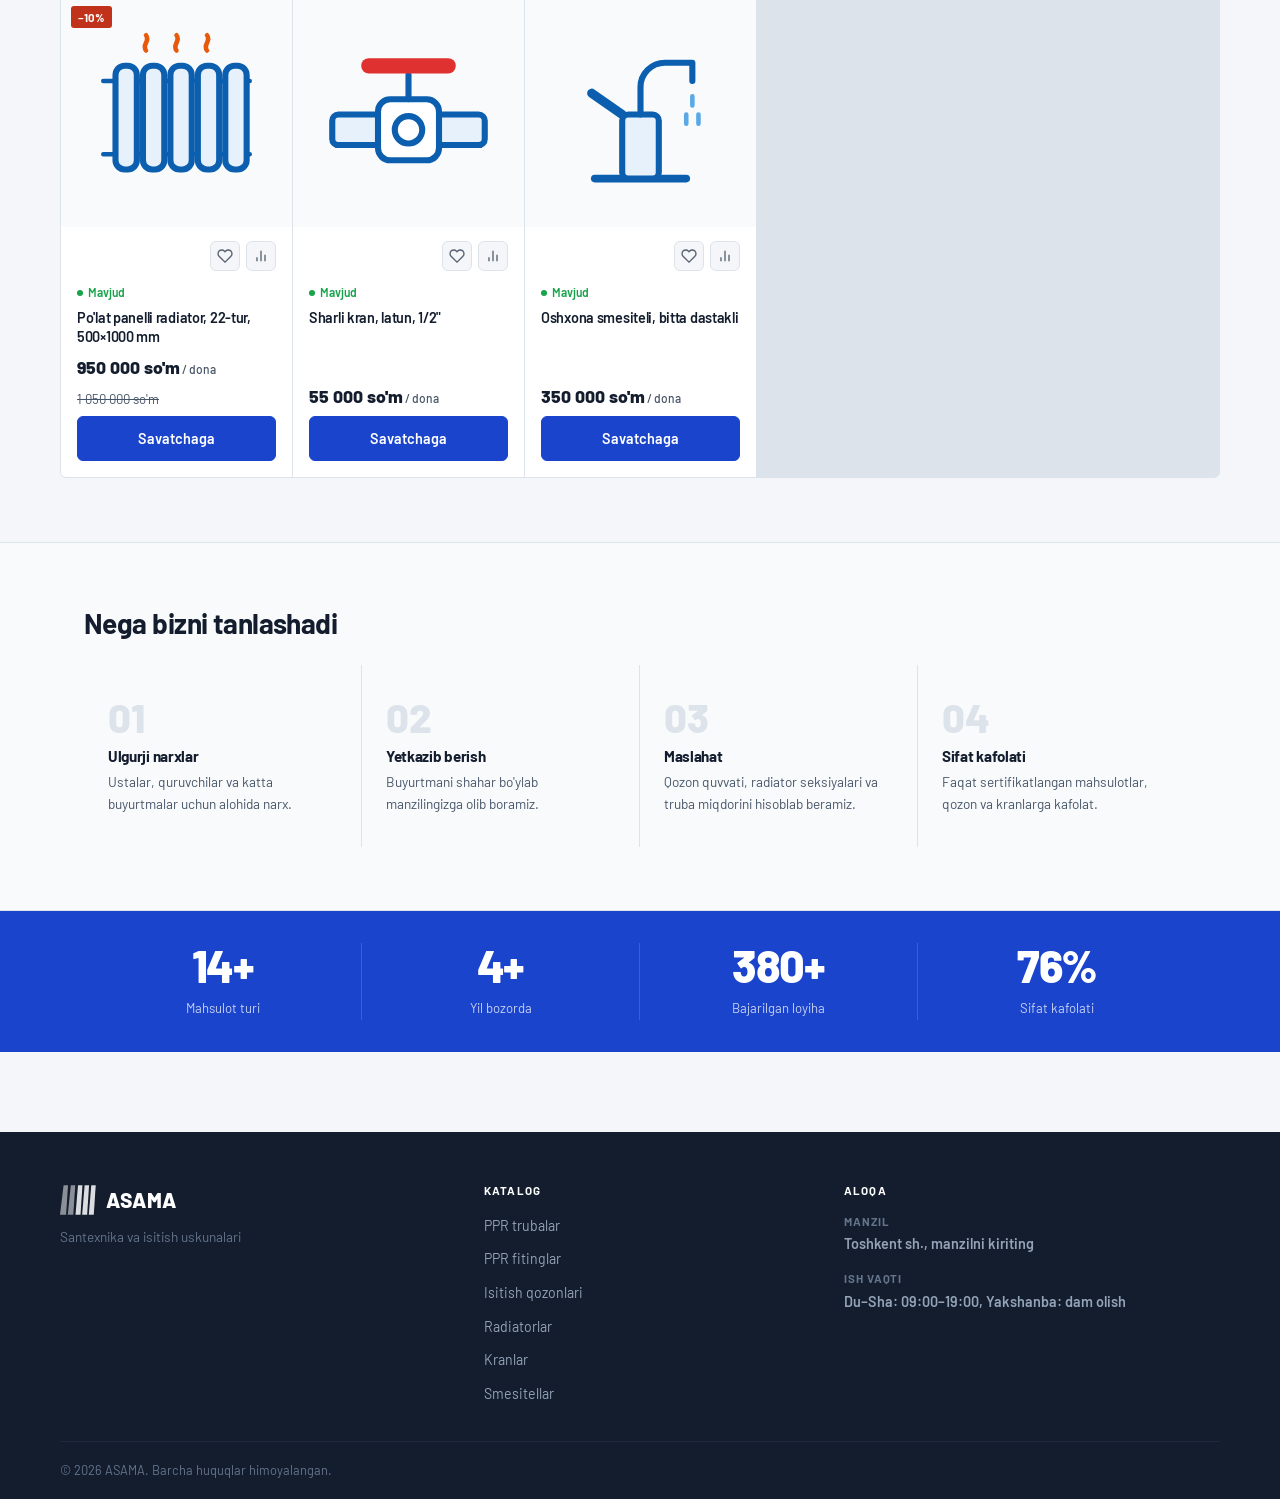
==== commit 1d967151: "Minimalist dizayn: oq fon, ingichka chiziqlar, ko'p bo'sh joy, qora footer" ====
--- a/index.html
+++ b/index.html
@@ -15,24 +15,24 @@
     <link rel="preconnect" href="https://fonts.googleapis.com">
   <link rel="preconnect" href="https://fonts.gstatic.com" crossorigin>
   <link rel="stylesheet" href="https://fonts.googleapis.com/css2?family=Barlow:wght@400;500;600;700&display=swap">
-  <link rel="stylesheet" href="assets/css/style.css?v=9">
-  <link rel="stylesheet" href="assets/css/features.css?v=9">
-  <link rel="stylesheet" href="assets/css/more-features.css?v=9">
-  <link rel="stylesheet" href="assets/css/new-features.css?v=1">
-  <link rel="stylesheet" href="assets/css/animate.css?v=9">
+  <link rel="stylesheet" href="assets/css/style.css?v=10">
+  <link rel="stylesheet" href="assets/css/features.css?v=10">
+  <link rel="stylesheet" href="assets/css/more-features.css?v=10">
+  <link rel="stylesheet" href="assets/css/new-features.css?v=10">
+  <link rel="stylesheet" href="assets/css/animate.css?v=10">
 </head>
 <body data-page="home">
   <noscript><p>Sayt ishlashi uchun brauzerda JavaScript'ni yoqing. / Для работы сайта включите JavaScript.</p></noscript>
   <header id="site-header"></header>
   <main id="app"></main>
   <footer id="site-footer"></footer>
-  <script src="assets/js/config.js?v=9"></script>
-  <script src="assets/js/i18n.js?v=9"></script>
-  <script src="assets/js/products.js?v=9"></script>
-  <script src="assets/js/features.js?v=9"></script>
-  <script src="assets/js/more-features.js?v=9"></script>
-  <script src="assets/js/new-features.js?v=1"></script>
-  <script src="assets/js/animate.js?v=9"></script>
-  <script src="assets/js/app.js?v=9"></script>
+  <script src="assets/js/config.js?v=10"></script>
+  <script src="assets/js/i18n.js?v=10"></script>
+  <script src="assets/js/products.js?v=10"></script>
+  <script src="assets/js/features.js?v=10"></script>
+  <script src="assets/js/more-features.js?v=10"></script>
+  <script src="assets/js/new-features.js?v=10"></script>
+  <script src="assets/js/animate.js?v=10"></script>
+  <script src="assets/js/app.js?v=10"></script>
 </body>
 </html>
--- a/assets/css/style.css
+++ b/assets/css/style.css
@@ -1,321 +1,480 @@
-/* ASAMA — Teplolux uslubida yangi dizayn */
+/* ASAMA — Minimalist dizayn */
 :root {
   --blue: #1A44CC;
   --blue-dark: #0d2680;
-  --blue-nav: #152a5e;
-  --blue-light: #e8eefb;
+  --blue-light: #f0f4ff;
   --accent: #C0321A;
-  --accent-dark: #9e2713;
-  --text: #131d2e;
-  --muted: #556070;
-  --border: #dde3ea;
-  --bg: #f4f6fa;
-  --white: #fff;
-  --green: #1e7e34;
-  --red: #b92a2a;
-  --radius: 8px;
-  --shadow: 0 2px 12px rgba(20,40,100,.10);
-  --font: "Barlow", system-ui, -apple-system, "Segoe UI", Roboto, Arial, sans-serif;
-}
-
+  --text: #0f172a;
+  --text2: #475569;
+  --border: #e2e8f0;
+  --bg: #ffffff;
+  --bg2: #f8fafc;
+  --white: #ffffff;
+  --green: #16a34a;
+  --red: #dc2626;
+  --radius: 6px;
+  --shadow: 0 1px 3px rgba(0,0,0,.08), 0 1px 2px rgba(0,0,0,.06);
+  --shadow-md: 0 4px 16px rgba(0,0,0,.08);
+  --font: "Barlow", system-ui, -apple-system, "Segoe UI", sans-serif;
+}
+
+/* ===== RESET ===== */
 *, *::before, *::after { box-sizing: border-box; }
-html { -webkit-text-size-adjust: 100%; }
-body { margin: 0; font-family: var(--font); font-size: 16px; line-height: 1.55; color: var(--text); background: var(--bg); display: flex; flex-direction: column; min-height: 100vh; }
+html { -webkit-text-size-adjust: 100%; scroll-behavior: smooth; }
+body { margin: 0; font-family: var(--font); font-size: 16px; line-height: 1.6; color: var(--text); background: var(--bg); display: flex; flex-direction: column; min-height: 100vh; }
 main { flex: 1; }
 img { max-width: 100%; height: auto; display: block; }
 a { color: var(--blue); text-decoration: none; }
 a:hover { text-decoration: underline; }
-h1, h2, h3 { line-height: 1.25; margin: 0 0 .6em; font-weight: 700; }
-h1 { font-size: clamp(1.6rem, 3.5vw, 2.4rem); }
-h2 { font-size: clamp(1.3rem, 2.5vw, 1.8rem); }
-h3 { font-size: 1.1rem; }
+h1, h2, h3 { line-height: 1.2; margin: 0 0 .5em; font-weight: 700; letter-spacing: -.02em; }
+h1 { font-size: clamp(1.75rem, 3.5vw, 2.5rem); }
+h2 { font-size: clamp(1.25rem, 2.2vw, 1.75rem); }
+h3 { font-size: 1.05rem; }
 p { margin: 0 0 1em; }
 button, input, select, textarea { font: inherit; color: inherit; }
-:focus-visible { outline: 3px solid #74b4f0; outline-offset: 2px; }
+:focus-visible { outline: 2px solid var(--blue); outline-offset: 3px; }
 [hidden] { display: none !important; }
 
-.container { width: 100%; max-width: 1200px; margin: 0 auto; padding: 0 20px; }
-.section { padding: 44px 0; }
+/* ===== LAYOUT ===== */
+.container { width: 100%; max-width: 1160px; margin: 0 auto; padding: 0 24px; }
+.section { padding: 64px 0; }
+.section-sm { padding: 40px 0; }
 .center { text-align: center; }
-.muted { color: var(--muted); }
+.muted { color: var(--text2); }
 .small { font-size: .875rem; }
-.sr-only { position: absolute; width: 1px; height: 1px; overflow: hidden; clip: rect(0 0 0 0); white-space: nowrap; }
-.section-head { display: flex; justify-content: space-between; align-items: baseline; gap: 16px; flex-wrap: wrap; margin-bottom: 24px; }
-.section-head h2 { margin: 0; }
-.section-head a { font-weight: 600; color: var(--accent); font-size: .95rem; }
+.sr-only { position: absolute; width: 1px; height: 1px; overflow: hidden; clip: rect(0 0 0 0); }
+.divider { border: 0; border-top: 1px solid var(--border); margin: 0; }
 
 /* ===== TUGMALAR ===== */
-.btn { display: inline-flex; align-items: center; justify-content: center; gap: 8px; padding: 11px 22px; border-radius: 6px; border: 2px solid transparent; font-weight: 600; cursor: pointer; text-decoration: none !important; transition: background .15s, color .15s, border-color .15s; white-space: nowrap; }
-.btn:disabled { opacity: .6; cursor: wait; }
+.btn {
+  display: inline-flex; align-items: center; justify-content: center;
+  gap: 8px; padding: 10px 20px;
+  border-radius: var(--radius); border: 1.5px solid transparent;
+  font-weight: 600; font-size: .9rem; cursor: pointer;
+  text-decoration: none !important;
+  transition: all .15s; white-space: nowrap;
+}
+.btn:disabled { opacity: .5; cursor: not-allowed; }
 .btn-block { width: 100%; }
-.btn-primary { background: var(--blue); color: #fff; border-radius: 6px; }
-.btn-primary:hover { background: var(--blue-dark); }
-.btn-primary.added { background: var(--green); }
-.btn-accent { background: var(--accent); color: #fff; }
-.btn-accent:hover { background: var(--accent-dark); }
-.btn-light { background: var(--white); color: var(--blue); border-color: var(--border); }
-.btn-light:hover { border-color: var(--blue); }
-.btn-outline-light { color: #fff; border-color: rgba(255,255,255,.7); }
-.btn-outline-light:hover { background: rgba(255,255,255,.12); }
-.link-btn { background: none; border: 0; padding: 4px 0; color: var(--muted); cursor: pointer; text-decoration: underline; font-size: .9rem; }
+.btn-sm { padding: 7px 14px; font-size: .82rem; }
+.btn-primary { background: var(--blue); color: #fff; border-color: var(--blue); }
+.btn-primary:hover { background: var(--blue-dark); border-color: var(--blue-dark); }
+.btn-primary.added { background: var(--green); border-color: var(--green); }
+.btn-accent { background: var(--accent); color: #fff; border-color: var(--accent); }
+.btn-accent:hover { background: #9e2713; border-color: #9e2713; }
+.btn-outline { background: transparent; color: var(--text); border-color: var(--border); }
+.btn-outline:hover { border-color: var(--blue); color: var(--blue); }
+.btn-ghost { background: transparent; border-color: transparent; color: var(--text2); }
+.btn-ghost:hover { color: var(--blue); background: var(--blue-light); }
+.link-btn { background: none; border: 0; padding: 0; color: var(--text2); cursor: pointer; font-size: .875rem; text-decoration: underline; text-underline-offset: 3px; }
 .link-btn:hover { color: var(--red); }
 
-/* ===== HEADER: IKKI QATORLI ===== */
-#site-header { background: var(--white); position: sticky; top: 0; z-index: 100; box-shadow: 0 2px 8px rgba(20,40,100,.07); }
-
-/* 1-qator: logo + qidiruv + ijtimoiy + savat + til */
-.header-top { border-bottom: 1px solid var(--border); padding: 10px 0; }
-.header-top-inner { display: flex; align-items: center; gap: 20px; }
-.logo { display: flex; align-items: center; gap: 10px; flex-shrink: 0; text-decoration: none !important; }
-.logo img { height: 44px; width: auto; display: block; flex-shrink: 0; }
-.logo-text { font-family: Barlow, 'Arial Narrow', Arial, sans-serif; font-weight: 800; font-size: 1.8rem; letter-spacing: .04em; color: #1A44CC; line-height: 1; white-space: nowrap; }
-.logo-footer .logo-text { color: #fff; }
+/* ===== HEADER ===== */
+#site-header {
+  background: var(--white);
+  border-bottom: 1px solid var(--border);
+  position: sticky; top: 0; z-index: 100;
+}
+.header-top { padding: 14px 0; }
+.header-top-inner {
+  display: flex; align-items: center; gap: 20px;
+}
+
+/* Logo */
+.logo {
+  display: flex; align-items: center; gap: 10px;
+  flex-shrink: 0; text-decoration: none !important;
+}
+.logo img { height: 38px; width: auto; display: block; }
+.logo-text {
+  font-size: 1.3rem; font-weight: 800; letter-spacing: .02em;
+  color: var(--blue); line-height: 1;
+}
 .logo strong, .logo small { display: none; }
 
-.header-search { flex: 1; max-width: 520px; position: relative; }
-.header-search input { width: 100%; padding: 9px 42px 9px 14px; border: 1px solid var(--border); border-radius: 6px; background: var(--bg); font-size: .95rem; }
-.header-search input:focus { border-color: var(--blue); outline: none; box-shadow: 0 0 0 3px rgba(26,68,204,.12); }
-.header-search button { position: absolute; right: 0; top: 0; height: 100%; width: 40px; background: none; border: 0; cursor: pointer; color: var(--muted); display: flex; align-items: center; justify-content: center; }
+/* Qidiruv */
+.header-search {
+  flex: 1; max-width: 480px; position: relative;
+}
+.header-search input {
+  width: 100%; padding: 9px 40px 9px 14px;
+  border: 1px solid var(--border); border-radius: var(--radius);
+  background: var(--bg2); font-size: .9rem;
+  transition: border-color .15s;
+}
+.header-search input:focus {
+  border-color: var(--blue); background: var(--white);
+  outline: none;
+}
+.header-search button {
+  position: absolute; right: 0; top: 0; height: 100%; width: 38px;
+  background: none; border: 0; cursor: pointer; color: var(--text2);
+  display: flex; align-items: center; justify-content: center;
+}
 .header-search button:hover { color: var(--blue); }
 
-.header-top-right { display: flex; align-items: center; gap: 14px; margin-left: auto; }
-.header-social { display: flex; gap: 8px; align-items: center; }
-.header-social a { color: var(--muted); display: flex; align-items: center; transition: color .18s; }
-.header-social a:hover { color: var(--blue); }
-.lang-switch { display: flex; border: 1px solid var(--border); border-radius: 6px; overflow: hidden; }
-.lang-switch button { background: none; border: 0; padding: 5px 9px; font-size: .8rem; font-weight: 600; cursor: pointer; color: var(--muted); transition: background .15s, color .15s; }
+/* Header o'ng */
+.header-top-right {
+  display: flex; align-items: center; gap: 6px; margin-left: auto;
+}
+.header-icon-link, [data-dark-btn] {
+  position: relative; display: flex; align-items: center; justify-content: center;
+  width: 38px; height: 38px; border-radius: var(--radius);
+  color: var(--text2); background: none; border: 0; cursor: pointer;
+  transition: color .15s, background .15s;
+  text-decoration: none !important;
+}
+.header-icon-link:hover, [data-dark-btn]:hover { color: var(--blue); background: var(--blue-light); }
+.badge {
+  position: absolute; top: 2px; right: 2px;
+  min-width: 16px; height: 16px; padding: 0 4px;
+  border-radius: 8px; background: var(--accent); color: #fff;
+  font-size: .68rem; font-weight: 700;
+  display: flex; align-items: center; justify-content: center;
+}
+.lang-switch {
+  display: flex; border: 1px solid var(--border); border-radius: var(--radius); overflow: hidden;
+}
+.lang-switch button {
+  background: none; border: 0; padding: 5px 8px;
+  font-size: .78rem; font-weight: 700; cursor: pointer; color: var(--text2);
+  transition: background .12s;
+}
 .lang-switch button[aria-pressed="true"] { background: var(--blue); color: #fff; }
-.cart-link { position: relative; display: flex; padding: 6px; color: var(--text); transition: color .18s; }
-.cart-link:hover, .cart-link[aria-current="page"] { color: var(--blue); }
-.badge { position: absolute; top: -2px; right: -4px; min-width: 19px; height: 19px; padding: 0 5px; border-radius: 10px; background: var(--accent); color: #fff; font-size: .72rem; font-weight: 700; display: flex; align-items: center; justify-content: center; }
-
-/* 2-qator: to'q ko'k navigatsiya + telefon */
-.header-nav-bar { background: var(--blue-nav); }
-.header-nav-inner { display: flex; align-items: center; justify-content: space-between; }
-.main-nav { display: flex; gap: 0; }
-.main-nav a { color: rgba(255,255,255,.85); font-weight: 500; font-size: .95rem; padding: 13px 16px; border-bottom: 3px solid transparent; text-decoration: none !important; transition: color .18s, border-color .18s; white-space: nowrap; display: block; }
-.main-nav a:hover, .main-nav a[aria-current="page"] { color: #fff; border-bottom-color: var(--accent); }
-.header-phone-nav { color: #fff; font-weight: 700; font-size: 1rem; white-space: nowrap; padding-right: 4px; }
-.header-phone-nav a { color: inherit; text-decoration: none !important; transition: opacity .18s; }
-.header-phone-nav a:hover { opacity: .8; }
-.burger { display: none; background: none; border: 0; padding: 8px; cursor: pointer; flex-direction: column; gap: 5px; }
-.burger span { display: block; width: 24px; height: 2px; background: #fff; border-radius: 2px; transition: background .15s; }
-
-/* ===== HERO / BANNER ===== */
-.hero { background: linear-gradient(110deg, #0d1f5c 0%, #1A44CC 55%, #2952e0 100%); color: #fff; overflow: hidden; }
-.hero-inner { display: grid; grid-template-columns: 1fr 1fr; min-height: 420px; }
-.hero-text { display: flex; flex-direction: column; justify-content: center; padding: 56px 40px 56px 0; }
-.hero h1 { font-size: clamp(1.8rem, 3.5vw, 2.8rem); font-weight: 800; line-height: 1.15; margin-bottom: 16px; }
-.hero p { font-size: 1.05rem; opacity: .88; max-width: 480px; margin-bottom: 28px; }
-.hero-buttons { display: flex; gap: 12px; flex-wrap: wrap; }
-.hero-img { position: relative; background: rgba(255,255,255,.06); display: flex; align-items: center; justify-content: center; padding: 32px; }
-.hero-img img { max-height: 340px; width: auto; object-fit: contain; filter: drop-shadow(0 8px 24px rgba(0,0,0,.28)); }
-/* Slider tugmalari */
-.hero { position: relative; }
-.hero-prev, .hero-next { position: absolute; top: 50%; transform: translateY(-50%); background: rgba(255,255,255,.18); border: 0; border-radius: 50%; width: 40px; height: 40px; cursor: pointer; color: #fff; display: flex; align-items: center; justify-content: center; font-size: 1.4rem; transition: background .18s; z-index: 2; line-height: 1; }
-.hero-prev { left: 12px; }
-.hero-next { right: 12px; }
-.hero-prev:hover, .hero-next:hover { background: rgba(255,255,255,.32); }
-.hero-dots { position: absolute; bottom: 16px; left: 50%; transform: translateX(-50%); display: flex; gap: 7px; z-index: 2; }
-.hero-dot { width: 9px; height: 9px; border-radius: 50%; background: rgba(255,255,255,.4); border: 0; cursor: pointer; padding: 0; transition: background .18s, transform .18s; }
-.hero-dot.active { background: #fff; transform: scale(1.3); }
-
-/* ===== AFZALLIKLAR (Teplolux uslubi: 4 ikonkali qator) ===== */
-.advantages { background: var(--white); border-top: 1px solid var(--border); border-bottom: 3px solid var(--blue-nav); }
-.adv-grid { display: grid; grid-template-columns: repeat(4, 1fr); }
-.adv-item { padding: 24px 20px; display: flex; align-items: flex-start; gap: 14px; border-right: 1px solid var(--border); }
+
+/* Nav qatori */
+.header-nav-bar { border-top: 1px solid var(--border); }
+.header-nav-inner {
+  display: flex; align-items: center; justify-content: space-between;
+}
+.main-nav { display: flex; }
+.main-nav a {
+  color: var(--text2); font-size: .88rem; font-weight: 500;
+  padding: 11px 14px; text-decoration: none !important;
+  border-bottom: 2px solid transparent;
+  transition: color .15s, border-color .15s;
+  white-space: nowrap;
+}
+.main-nav a:hover { color: var(--text); }
+.main-nav a[aria-current="page"] { color: var(--blue); border-bottom-color: var(--blue); }
+.header-phone-nav { font-size: .88rem; font-weight: 600; color: var(--text); }
+.header-phone-nav a { color: inherit; text-decoration: none !important; }
+.header-phone-nav a:hover { color: var(--blue); }
+.burger {
+  display: none; background: none; border: 0; padding: 8px; cursor: pointer;
+  flex-direction: column; gap: 4px; color: var(--text);
+}
+.burger span { display: block; width: 20px; height: 1.5px; background: currentColor; border-radius: 2px; }
+
+/* ===== HERO ===== */
+.hero {
+  padding: 80px 0 72px;
+  background: var(--white);
+}
+.hero-inner {
+  display: grid; grid-template-columns: 1fr 1fr;
+  gap: 60px; align-items: center;
+}
+.hero-text h1 {
+  font-size: clamp(2rem, 4vw, 3rem);
+  letter-spacing: -.03em; line-height: 1.1;
+  margin-bottom: 16px;
+}
+.hero-text h1 span { color: var(--blue); }
+.hero-text p { font-size: 1.05rem; color: var(--text2); max-width: 440px; margin-bottom: 28px; }
+.hero-buttons { display: flex; gap: 10px; flex-wrap: wrap; }
+.hero-img {
+  display: flex; gap: 12px; flex-wrap: wrap;
+  justify-content: center; align-items: center;
+}
+.hero-img img {
+  width: calc(50% - 6px); aspect-ratio: 1;
+  object-fit: contain; padding: 20px;
+  background: var(--bg2); border-radius: 12px;
+  transition: transform .3s ease;
+}
+.hero-img img:hover { transform: scale(1.04); }
+.hero-img img:first-child { width: 100%; aspect-ratio: 16/9; padding: 24px; }
+
+/* ===== AFZALLIKLAR (minimal) ===== */
+.advantages { padding: 0; border-top: 1px solid var(--border); border-bottom: 1px solid var(--border); }
+.adv-grid {
+  display: grid; grid-template-columns: repeat(4, 1fr);
+}
+.adv-item {
+  padding: 24px 20px; display: flex; align-items: flex-start; gap: 12px;
+  border-right: 1px solid var(--border);
+}
 .adv-item:last-child { border-right: 0; }
-.adv-icon { flex-shrink: 0; width: 44px; height: 44px; background: var(--blue-light); border-radius: 50%; display: flex; align-items: center; justify-content: center; color: var(--accent); }
-.adv-icon svg { width: 22px; height: 22px; }
-.adv-title { font-weight: 700; font-size: .95rem; color: var(--text); margin-bottom: 4px; text-transform: uppercase; letter-spacing: .03em; }
-.adv-text { font-size: .85rem; color: var(--muted); line-height: 1.4; margin: 0; }
+.adv-icon {
+  flex-shrink: 0; width: 36px; height: 36px;
+  display: flex; align-items: center; justify-content: center;
+  color: var(--blue);
+}
+.adv-icon svg { width: 20px; height: 20px; }
+.adv-title { font-weight: 700; font-size: .82rem; color: var(--text); text-transform: uppercase; letter-spacing: .05em; margin-bottom: 3px; }
+.adv-text { font-size: .82rem; color: var(--text2); line-height: 1.4; margin: 0; }
 
 /* ===== KATEGORIYALAR ===== */
-.cat-grid { display: grid; grid-template-columns: repeat(6, 1fr); gap: 12px; }
-.cat-tile { background: var(--white); border: 2px solid var(--border); border-radius: var(--radius); padding: 20px 10px 16px; display: flex; flex-direction: column; align-items: center; gap: 10px; text-align: center; color: var(--text); font-weight: 600; font-size: .9rem; text-decoration: none !important; transition: border-color .18s, transform .18s, box-shadow .18s; }
-.cat-tile:hover { border-color: var(--blue); transform: translateY(-3px); box-shadow: var(--shadow); }
-.cat-tile img { width: 60px; height: 60px; }
+.section-label {
+  font-size: .75rem; font-weight: 700; letter-spacing: .1em;
+  text-transform: uppercase; color: var(--text2); margin-bottom: 16px;
+}
+.cat-grid {
+  display: grid; grid-template-columns: repeat(6, 1fr); gap: 1px;
+  background: var(--border); border: 1px solid var(--border);
+  border-radius: var(--radius); overflow: hidden;
+}
+.cat-tile {
+  background: var(--white); padding: 20px 12px 16px;
+  display: flex; flex-direction: column; align-items: center; gap: 8px;
+  text-align: center; color: var(--text); font-size: .82rem; font-weight: 600;
+  text-decoration: none !important;
+  transition: background .15s, color .15s;
+}
+.cat-tile:hover { background: var(--blue-light); color: var(--blue); }
+.cat-tile img { width: 48px; height: 48px; }
 
 /* ===== MAHSULOT KARTOCHKASI ===== */
-.product-grid { display: grid; grid-template-columns: repeat(auto-fill, minmax(220px, 1fr)); gap: 16px; }
-.card { background: var(--white); border: 1px solid var(--border); border-radius: var(--radius); overflow: hidden; display: flex; flex-direction: column; }
-.card-img { position: relative; background: #f0f4fc; display: flex; align-items: center; justify-content: center; aspect-ratio: 4/3; padding: 16px; }
-.card-img img { max-height: 100%; width: auto; object-fit: contain; }
-.tag-sale { position: absolute; top: 8px; left: 8px; background: var(--accent); color: #fff; font-size: .75rem; font-weight: 700; padding: 2px 8px; border-radius: 4px; }
-.card-body { padding: 12px 14px 14px; display: flex; flex-direction: column; gap: 7px; flex: 1; }
-.card-title { font-size: .95rem; font-weight: 600; margin: 0; flex: 1; line-height: 1.35; }
+.product-grid { display: grid; grid-template-columns: repeat(auto-fill, minmax(220px, 1fr)); gap: 1px; background: var(--border); border: 1px solid var(--border); border-radius: var(--radius); overflow: hidden; }
+.card { background: var(--white); display: flex; flex-direction: column; transition: background .15s; }
+.card:hover { background: var(--bg2); }
+.card-img {
+  position: relative; background: var(--bg2);
+  display: flex; align-items: center; justify-content: center;
+  aspect-ratio: 1; padding: 24px;
+  overflow: hidden;
+}
+.card-img img { width: 100%; height: 100%; object-fit: contain; transition: transform .3s ease; }
+.card:hover .card-img img { transform: scale(1.05); }
+.tag-sale {
+  position: absolute; top: 10px; left: 10px;
+  background: var(--accent); color: #fff; font-size: .72rem; font-weight: 700;
+  padding: 2px 7px; border-radius: 3px;
+}
+.card-body { padding: 14px 16px 16px; display: flex; flex-direction: column; gap: 6px; flex: 1; }
+.card-actions { display: flex; justify-content: flex-end; gap: 4px; }
+.card-icon-btn {
+  background: none; border: 1px solid var(--border); border-radius: 4px;
+  width: 28px; height: 28px; display: flex; align-items: center; justify-content: center;
+  cursor: pointer; color: var(--text2); padding: 0; transition: all .12s;
+}
+.card-icon-btn:hover { border-color: var(--blue); color: var(--blue); }
+.card-icon-btn.active { background: var(--accent); border-color: var(--accent); color: #fff; }
+.wish-btn.active { background: #ef4444; border-color: #ef4444; color: #fff; }
+.stock { font-size: .75rem; font-weight: 600; }
+.stock::before { content: ""; display: inline-block; width: 6px; height: 6px; border-radius: 50%; background: currentColor; margin-right: 5px; vertical-align: 1px; }
+.stock.in { color: var(--green); }
+.stock.out { color: #f59e0b; }
+.card-title { font-size: .9rem; font-weight: 600; line-height: 1.35; margin: 0; flex: 1; }
 .card-title a { color: var(--text); }
 .card-price { display: flex; align-items: baseline; gap: 8px; flex-wrap: wrap; }
-.price { font-size: 1.15rem; font-weight: 800; color: var(--blue-dark); }
-.price small { font-size: .78rem; font-weight: 500; color: var(--muted); }
-.old-price { color: var(--muted); font-size: .88rem; text-decoration: line-through; }
-.stock { font-size: .8rem; font-weight: 600; }
-.stock::before { content: ""; display: inline-block; width: 7px; height: 7px; border-radius: 50%; background: currentColor; margin-right: 5px; vertical-align: 1px; }
-.stock.in { color: var(--green); }
-.stock.out { color: var(--accent-dark); }
-
-/* ===== "NEGA BIZNI" BLOKI ===== */
-.why { background: var(--white); border-top: 1px solid var(--border); border-bottom: 1px solid var(--border); }
+.price { font-size: 1.1rem; font-weight: 800; color: var(--text); }
+.price small { font-size: .75rem; font-weight: 500; color: var(--text2); }
+.old-price { font-size: .82rem; color: var(--text2); text-decoration: line-through; }
+
+/* ===== "NEGA BIZNI" ===== */
+.why { background: var(--bg2); border-top: 1px solid var(--border); border-bottom: 1px solid var(--border); }
 .why-grid { display: grid; grid-template-columns: repeat(4, 1fr); gap: 0; }
-.why-item { padding: 28px 20px; border-right: 1px solid var(--border); }
+.why-item { padding: 32px 24px; border-right: 1px solid var(--border); }
 .why-item:last-child { border-right: 0; }
-.why-num { display: block; font-size: 2rem; font-weight: 800; color: var(--blue-light); -webkit-text-stroke: 1.5px var(--blue); margin-bottom: 8px; line-height: 1; }
-.why-item h3 { font-size: 1rem; margin-bottom: 6px; }
-.why-item p { color: var(--muted); margin: 0; font-size: .88rem; }
+.why-num { display: block; font-size: 2.5rem; font-weight: 800; color: var(--border); margin-bottom: 10px; line-height: 1; }
+.why-item h3 { font-size: .95rem; margin-bottom: 6px; }
+.why-item p { color: var(--text2); margin: 0; font-size: .85rem; }
 
 /* ===== STATISTIKA ===== */
-.stats-bar { background: var(--blue-nav); color: #fff; padding: 28px 0; }
-.stats-grid { display: grid; grid-template-columns: repeat(4, 1fr); gap: 24px; text-align: center; }
-.stat-item { border-right: 1px solid rgba(255,255,255,.12); }
+.stats-bar { background: var(--blue); color: #fff; padding: 32px 0; }
+.stats-grid { display: grid; grid-template-columns: repeat(4, 1fr); gap: 0; text-align: center; }
+.stat-item { padding: 0 24px; border-right: 1px solid rgba(255,255,255,.15); }
 .stat-item:last-child { border-right: 0; }
-.stat-num { font-size: clamp(1.8rem, 3.5vw, 2.6rem); font-weight: 800; display: block; line-height: 1; margin-bottom: 6px; }
-.stat-label { font-size: .88rem; opacity: .8; }
-
-/* ===== CTA BLOK ===== */
-.cta { background: var(--blue-light); border-radius: var(--radius); padding: 32px 36px; display: flex; align-items: center; justify-content: space-between; gap: 24px; flex-wrap: wrap; border-left: 5px solid var(--blue); }
-.cta h2 { margin: 0 0 8px; }
-.cta p { margin: 0; color: var(--muted); max-width: 580px; }
-.cta-buttons { display: flex; gap: 12px; flex-wrap: wrap; }
+.stat-num { font-size: clamp(1.8rem, 3.5vw, 2.8rem); font-weight: 800; display: block; line-height: 1; margin-bottom: 6px; letter-spacing: -.03em; }
+.stat-label { font-size: .82rem; opacity: .75; }
+
+/* ===== SLIDER ===== */
+.hero-prev, .hero-next {
+  position: absolute; top: 50%; transform: translateY(-50%);
+  background: rgba(255,255,255,.9); border: 1px solid var(--border);
+  border-radius: 50%; width: 36px; height: 36px; cursor: pointer;
+  color: var(--text); display: flex; align-items: center; justify-content: center;
+  font-size: 1.1rem; transition: all .18s; z-index: 2;
+}
+.hero-prev { left: -18px; }
+.hero-next { right: -18px; }
+.hero-prev:hover, .hero-next:hover { background: var(--blue); color: #fff; border-color: var(--blue); }
+.hero-dots { display: flex; justify-content: center; gap: 6px; margin-top: 20px; }
+.hero-dot { width: 6px; height: 6px; border-radius: 50%; background: var(--border); border: 0; cursor: pointer; padding: 0; transition: all .18s; }
+.hero-dot.active { background: var(--blue); width: 18px; border-radius: 3px; }
+
+/* ===== CTA ===== */
+.cta {
+  background: var(--bg2); border-radius: var(--radius);
+  padding: 40px; display: flex; align-items: center;
+  justify-content: space-between; gap: 24px; flex-wrap: wrap;
+  border: 1px solid var(--border);
+}
+.cta h2 { margin: 0 0 6px; }
+.cta p { margin: 0; color: var(--text2); }
+.cta-buttons { display: flex; gap: 10px; flex-wrap: wrap; }
+
+/* ===== SEKCIYA SARLAVHASI ===== */
+.section-head { display: flex; justify-content: space-between; align-items: center; gap: 16px; flex-wrap: wrap; margin-bottom: 28px; }
+.section-head h2 { margin: 0; }
+.section-head a { font-size: .85rem; color: var(--text2); text-decoration: underline; text-underline-offset: 3px; }
+.section-head a:hover { color: var(--blue); }
 
 /* ===== KATALOG ===== */
-.chips { display: flex; flex-wrap: wrap; gap: 8px; margin-bottom: 16px; }
-.chip { background: var(--white); border: 1px solid var(--border); border-radius: 20px; padding: 6px 14px; cursor: pointer; font-weight: 500; font-size: .9rem; transition: all .15s; }
-.chip:hover { border-color: var(--blue); }
+.chips { display: flex; flex-wrap: wrap; gap: 6px; margin-bottom: 20px; }
+.chip { background: var(--white); border: 1px solid var(--border); border-radius: 20px; padding: 5px 14px; cursor: pointer; font-size: .82rem; font-weight: 500; transition: all .12s; }
+.chip:hover { border-color: var(--blue); color: var(--blue); }
 .chip[aria-pressed="true"] { background: var(--blue); border-color: var(--blue); color: #fff; }
-.filters { display: flex; gap: 12px; flex-wrap: wrap; align-items: center; margin-bottom: 10px; }
-.filters input[type="search"] { flex: 1; min-width: 220px; }
-input[type="search"], input[type="tel"], input[type="number"], input:not([type]), select, textarea { padding: 9px 12px; border: 1px solid var(--border); border-radius: 6px; background: var(--white); width: 100%; }
+.filters { display: flex; gap: 10px; flex-wrap: wrap; align-items: center; margin-bottom: 16px; }
+input[type="search"], input[type="tel"], input[type="number"], input:not([type="radio"]):not([type="checkbox"]):not([type="submit"]):not([type="button"]):not([type="range"]):not([hidden]), select, textarea {
+  padding: 8px 12px; border: 1px solid var(--border); border-radius: var(--radius);
+  background: var(--white); width: 100%; font-size: .9rem;
+  transition: border-color .15s;
+}
+.filters input[type="search"] { flex: 1; min-width: 200px; }
 .filters select { width: auto; }
-input:focus, select:focus, textarea:focus { border-color: var(--blue); outline: none; box-shadow: 0 0 0 3px rgba(26,68,204,.14); }
-.check { display: inline-flex; align-items: center; gap: 8px; cursor: pointer; }
-.empty { grid-column: 1/-1; padding: 48px; text-align: center; color: var(--muted); background: var(--white); border-radius: var(--radius); }
+input:focus, select:focus, textarea:focus { border-color: var(--blue); outline: none; }
+.check { display: inline-flex; align-items: center; gap: 7px; cursor: pointer; font-size: .88rem; }
+.empty { grid-column: 1/-1; padding: 60px; text-align: center; color: var(--text2); background: var(--bg2); border-radius: var(--radius); }
 
 /* ===== MAHSULOT SAHIFASI ===== */
-.breadcrumbs { font-size: .88rem; color: var(--muted); margin-bottom: 20px; }
-.breadcrumbs a { color: var(--muted); }
+.breadcrumbs { font-size: .82rem; color: var(--text2); margin-bottom: 24px; display: flex; gap: 6px; align-items: center; flex-wrap: wrap; }
+.breadcrumbs a { color: var(--text2); }
 .breadcrumbs a:hover { color: var(--blue); }
-.product { display: grid; grid-template-columns: 1fr 1.2fr; gap: 32px; background: var(--white); border: 1px solid var(--border); border-radius: var(--radius); padding: 28px; }
-.product-img { background: #f0f4fc; border-radius: var(--radius); display: flex; align-items: center; justify-content: center; padding: 32px; aspect-ratio: 1; }
+.breadcrumbs span { color: var(--border); }
+.product { display: grid; grid-template-columns: 1fr 1fr; gap: 48px; }
+.product-img {
+  background: var(--bg2); border-radius: var(--radius);
+  display: flex; align-items: center; justify-content: center;
+  padding: 40px; aspect-ratio: 1;
+}
 .product-img img { max-height: 100%; width: auto; object-fit: contain; }
-.product-info h1 { font-size: clamp(1.3rem, 2.2vw, 1.8rem); }
-.product-price { margin: 14px 0 4px; display: flex; gap: 12px; align-items: baseline; }
-.product-price .price { font-size: 1.9rem; }
-.buy-row { display: flex; gap: 12px; flex-wrap: wrap; margin: 18px 0 22px; }
-.qty { display: inline-flex; align-items: stretch; border: 1px solid var(--border); border-radius: 6px; overflow: hidden; background: var(--white); }
-.qty button { background: var(--bg); border: 0; width: 38px; font-size: 1.1rem; cursor: pointer; }
-.qty button:hover { background: var(--blue-light); }
-.qty input { width: 64px; border: 0; border-radius: 0; text-align: center; -moz-appearance: textfield; appearance: textfield; padding: 8px 4px; }
-.qty input::-webkit-outer-spin-button, .qty input::-webkit-inner-spin-button { -webkit-appearance: none; margin: 0; }
-.specs { width: 100%; border-collapse: collapse; margin-top: 8px; }
-.specs th, .specs td { text-align: left; padding: 8px 0; border-bottom: 1px solid var(--border); vertical-align: top; }
-.specs th { color: var(--muted); font-weight: 500; width: 45%; padding-right: 14px; font-size: .9rem; }
+.product-info h1 { font-size: clamp(1.3rem, 2vw, 1.7rem); margin-bottom: 8px; }
+.product-price { display: flex; gap: 10px; align-items: baseline; margin: 16px 0 4px; }
+.product-price .price { font-size: 1.8rem; }
+.buy-row { display: flex; gap: 10px; flex-wrap: wrap; margin: 16px 0 20px; }
+.qty { display: inline-flex; align-items: stretch; border: 1px solid var(--border); border-radius: var(--radius); overflow: hidden; background: var(--white); }
+.qty button { background: none; border: 0; width: 36px; font-size: 1rem; cursor: pointer; color: var(--text); transition: background .12s; }
+.qty button:hover { background: var(--bg2); }
+.qty input { width: 56px; border: 0; text-align: center; padding: 8px 4px; -moz-appearance: textfield; appearance: textfield; }
+.qty input::-webkit-outer-spin-button, .qty input::-webkit-inner-spin-button { -webkit-appearance: none; }
+.product-extra-actions { display: flex; gap: 8px; flex-wrap: wrap; margin-top: 6px; }
+.specs { width: 100%; border-collapse: collapse; margin-top: 6px; }
+.specs th, .specs td { text-align: left; padding: 8px 0; border-bottom: 1px solid var(--border); font-size: .88rem; }
+.specs th { color: var(--text2); font-weight: 500; width: 45%; padding-right: 12px; }
+.specs td { font-weight: 500; }
 
 /* ===== SAVATCHA ===== */
-.cart-layout { display: grid; grid-template-columns: 1.4fr 1fr; gap: 24px; align-items: start; }
-.cart-list { list-style: none; margin: 0; padding: 0; background: var(--white); border: 1px solid var(--border); border-radius: var(--radius); }
-.cart-row { display: grid; grid-template-columns: 64px 1fr auto auto auto; gap: 12px; align-items: center; padding: 12px 16px; border-bottom: 1px solid var(--border); }
+.cart-layout { display: grid; grid-template-columns: 1fr 360px; gap: 28px; align-items: start; }
+.cart-list { list-style: none; margin: 0; padding: 0; border: 1px solid var(--border); border-radius: var(--radius); overflow: hidden; }
+.cart-row { display: grid; grid-template-columns: 72px 1fr auto auto auto; gap: 14px; align-items: center; padding: 14px 16px; border-bottom: 1px solid var(--border); }
 .cart-row:last-child { border-bottom: 0; }
-.cart-img { background: #f0f4fc; border-radius: 6px; padding: 6px; }
-.cart-name a { color: var(--text); font-weight: 600; }
-.cart-name small { display: block; color: var(--muted); font-size: .85rem; }
-.cart-sum { font-weight: 700; white-space: nowrap; min-width: 110px; text-align: right; }
-.cart-total { display: flex; justify-content: flex-end; gap: 10px; align-items: baseline; font-size: 1.15rem; padding: 16px 4px 4px; }
-.cart-total strong { font-size: 1.5rem; color: var(--blue-dark); }
-.order-form { background: var(--white); border: 1px solid var(--border); border-radius: var(--radius); padding: 24px; display: flex; flex-direction: column; gap: 14px; position: sticky; top: 100px; }
+.cart-img { background: var(--bg2); border-radius: 4px; padding: 6px; }
+.cart-name a { color: var(--text); font-weight: 600; font-size: .9rem; }
+.cart-name small { display: block; color: var(--text2); font-size: .8rem; margin-top: 2px; }
+.cart-sum { font-weight: 700; white-space: nowrap; min-width: 100px; text-align: right; }
+.cart-total { display: flex; justify-content: flex-end; gap: 10px; align-items: baseline; padding: 14px 16px; border-top: 1px solid var(--border); font-size: 1.1rem; }
+.cart-total strong { font-size: 1.4rem; font-weight: 800; }
+.order-form { border: 1px solid var(--border); border-radius: var(--radius); padding: 24px; display: flex; flex-direction: column; gap: 14px; position: sticky; top: 80px; background: var(--white); }
 .order-form h2 { margin-bottom: 4px; }
-.order-form label:not(.check) { display: flex; flex-direction: column; gap: 5px; font-weight: 500; }
+.order-form label:not(.check) { display: flex; flex-direction: column; gap: 5px; font-weight: 500; font-size: .88rem; }
 .order-form fieldset { border: 0; padding: 0; margin: 0; display: flex; flex-direction: column; gap: 6px; }
-.order-form legend { font-weight: 500; margin-bottom: 4px; }
+.order-form legend { font-weight: 500; font-size: .88rem; margin-bottom: 4px; }
 .hp { position: absolute !important; left: -9999px; width: 1px; height: 1px; overflow: hidden; }
-.form-error { color: var(--red); background: #fff5f5; border: 1px solid #ffc9c9; padding: 10px 12px; border-radius: 6px; margin: 0; }
-.fallback { border: 1px solid #ffd8a8; background: #fff9f0; border-radius: 8px; padding: 16px; }
-.fallback textarea { font-family: ui-monospace, Menlo, Consolas, monospace; font-size: .85rem; margin-bottom: 12px; }
+.form-error { color: var(--red); background: #fef2f2; border: 1px solid #fecaca; padding: 8px 12px; border-radius: var(--radius); font-size: .85rem; }
+.fallback { border: 1px solid var(--border); background: var(--bg2); border-radius: var(--radius); padding: 16px; }
+.fallback textarea { font-family: ui-monospace, monospace; font-size: .82rem; margin-bottom: 10px; min-height: 100px; }
 .fallback-buttons { display: flex; gap: 8px; flex-wrap: wrap; }
-.success-icon { width: 72px; height: 72px; margin: 0 auto 16px; border-radius: 50%; background: var(--green); color: #fff; font-size: 2.4rem; display: flex; align-items: center; justify-content: center; }
-.section.center .btn { margin-top: 12px; }
+.success-icon { width: 64px; height: 64px; margin: 0 auto 16px; border-radius: 50%; background: var(--green); color: #fff; font-size: 2rem; display: flex; align-items: center; justify-content: center; }
 
 /* ===== BIZ HAQIMIZDA ===== */
-.about-grid { display: grid; grid-template-columns: 1.3fr 1fr; gap: 28px; align-items: start; }
-.prose { font-size: 1rem; background: var(--white); border: 1px solid var(--border); border-radius: var(--radius); padding: 28px; }
-.contact-card { background: var(--white); border: 1px solid var(--border); border-radius: var(--radius); padding: 28px; }
-.contact-list { margin: 0 0 20px; display: flex; flex-direction: column; gap: 12px; }
-.contact-list dt { font-size: .78rem; color: var(--muted); text-transform: uppercase; letter-spacing: .04em; }
-.contact-list dd { margin: 2px 0 0; font-weight: 500; }
+.about-grid { display: grid; grid-template-columns: 1.2fr 1fr; gap: 40px; align-items: start; }
+.prose { font-size: .95rem; line-height: 1.7; color: var(--text2); }
+.contact-card { border: 1px solid var(--border); border-radius: var(--radius); padding: 28px; }
+.contact-list { margin: 0 0 20px; display: flex; flex-direction: column; gap: 14px; }
+.contact-list dt { font-size: .72rem; font-weight: 700; letter-spacing: .08em; text-transform: uppercase; color: var(--text2); margin-bottom: 2px; }
+.contact-list dd { margin: 0; font-weight: 600; font-size: .9rem; }
 
 /* ===== FOOTER ===== */
-#site-footer { background: #0d1a2e; color: #c3cdd9; margin-top: 48px; }
-.footer-grid { display: grid; grid-template-columns: 1.4fr 1fr 1.3fr; gap: 36px; padding: 44px 0 32px; }
+#site-footer { background: var(--text); color: #94a3b8; margin-top: 80px; }
+.footer-grid { display: grid; grid-template-columns: 1.2fr 1fr 1.2fr; gap: 48px; padding: 52px 0 36px; }
 .footer-logo { margin-bottom: 10px; }
-.footer-logo img { height: 36px; width: auto; max-width: none; display: block; }
-#site-footer p { font-size: .9rem; color: #8796a8; }
-#site-footer h3 { color: #fff; font-size: .95rem; margin-bottom: 14px; text-transform: uppercase; letter-spacing: .04em; }
+.footer-logo img { filter: brightness(0) invert(1); opacity: .85; height: 32px; width: auto; }
+.footer-logo .logo-text { color: #fff; }
+#site-footer p { font-size: .85rem; color: #64748b; margin: 0; }
+#site-footer h3 { color: #fff; font-size: .72rem; letter-spacing: .1em; text-transform: uppercase; margin-bottom: 14px; }
 #site-footer ul { list-style: none; margin: 0; padding: 0; display: flex; flex-direction: column; gap: 8px; }
-#site-footer li a { color: #c3cdd9; font-size: .9rem; transition: color .15s; }
+#site-footer li a { color: #94a3b8; font-size: .88rem; transition: color .15s; }
 #site-footer li a:hover { color: #fff; text-decoration: none; }
-#site-footer .contact-list dt { color: #8796a8; }
-#site-footer .contact-list dd { color: #c3cdd9; }
-#site-footer .contact-list a { color: #c3cdd9; }
+#site-footer .contact-list dt { color: #64748b; }
+#site-footer .contact-list dd { color: #94a3b8; }
+#site-footer .contact-list a { color: #94a3b8; }
 #site-footer .contact-list a:hover { color: #fff; }
-.footer-bottom { border-top: 1px solid #1e2f45; padding: 16px 0 20px; font-size: .85rem; color: #8796a8; display: flex; justify-content: space-between; align-items: center; flex-wrap: wrap; gap: 8px; }
-noscript p { background: #fff3bf; padding: 12px 20px; margin: 0; text-align: center; }
-
-/* ===== MOSLASHUVCHAN ===== */
+.footer-bottom { border-top: 1px solid #1e293b; padding: 18px 0; font-size: .8rem; color: #64748b; display: flex; justify-content: space-between; align-items: center; flex-wrap: wrap; gap: 8px; }
+noscript p { background: #fef3c7; padding: 10px 20px; margin: 0; text-align: center; }
+
+/* ===== RESPONSIVE ===== */
 @media (max-width: 1024px) {
   .cat-grid { grid-template-columns: repeat(3, 1fr); }
   .adv-grid { grid-template-columns: repeat(2, 1fr); }
   .adv-item:nth-child(2) { border-right: 0; }
   .adv-item:nth-child(3) { border-top: 1px solid var(--border); }
   .adv-item:nth-child(4) { border-top: 1px solid var(--border); border-right: 0; }
-  .stats-grid { grid-template-columns: repeat(2, 1fr); }
-  .stat-item:nth-child(2) { border-right: 0; }
-  .stat-item:nth-child(3) { border-top: 1px solid rgba(255,255,255,.12); }
-  .stat-item:nth-child(4) { border-top: 1px solid rgba(255,255,255,.12); border-right: 0; }
   .why-grid { grid-template-columns: repeat(2, 1fr); }
   .why-item:nth-child(2) { border-right: 0; }
   .why-item:nth-child(3) { border-top: 1px solid var(--border); }
   .why-item:nth-child(4) { border-top: 1px solid var(--border); border-right: 0; }
-  .footer-grid { grid-template-columns: 1fr 1fr; }
+  .footer-grid { grid-template-columns: 1fr 1fr; gap: 32px; }
 }
 
 @media (max-width: 860px) {
   .burger { display: flex; }
-  .main-nav { display: none; position: absolute; top: 100%; left: 0; right: 0; background: var(--blue-nav); flex-direction: column; gap: 0; box-shadow: 0 8px 20px rgba(0,0,0,.2); z-index: 99; }
+  .main-nav {
+    display: none; position: absolute; top: 100%; left: 0; right: 0;
+    background: var(--white); border-top: 1px solid var(--border);
+    flex-direction: column; box-shadow: var(--shadow-md); z-index: 99;
+  }
   .main-nav.open { display: flex; }
-  .main-nav a { padding: 13px 20px; border-bottom: 1px solid rgba(255,255,255,.08); border-left: 0; }
-  .main-nav a[aria-current="page"] { border-bottom-color: rgba(255,255,255,.08); background: rgba(255,255,255,.07); }
+  .main-nav a { padding: 13px 24px; border-bottom: 1px solid var(--border); border-left: 0; }
+  .main-nav a[aria-current="page"] { background: var(--blue-light); color: var(--blue); }
   .header-phone-nav { display: none; }
-  .hero-inner, .product, .cart-layout, .about-grid { grid-template-columns: 1fr; }
-  .hero-img { min-height: 240px; }
-  .hero-text { padding: 40px 0 32px; }
-  .product { padding: 18px; gap: 20px; }
-  .product-img { padding: 24px; max-height: 300px; aspect-ratio: auto; }
+  .hero { padding: 48px 0 40px; }
+  .hero-inner { grid-template-columns: 1fr; gap: 32px; }
+  .hero-img { display: grid; grid-template-columns: 1fr 1fr; gap: 10px; }
+  .hero-img img:first-child { grid-column: span 2; aspect-ratio: 16/9; }
+  .product { grid-template-columns: 1fr; gap: 24px; }
+  .product-img { max-height: 280px; aspect-ratio: auto; padding: 24px; }
+  .cart-layout { grid-template-columns: 1fr; }
   .order-form { position: static; }
-  .footer-grid { grid-template-columns: 1fr; gap: 24px; }
-}
-
-@media (max-width: 600px) {
-  .container { padding: 0 14px; }
-  .section { padding: 28px 0; }
+  .about-grid { grid-template-columns: 1fr; }
+  .footer-grid { grid-template-columns: 1fr; gap: 28px; }
+  .stats-grid { grid-template-columns: repeat(2, 1fr); }
+  .stat-item:nth-child(2) { border-right: 0; }
+  .stat-item:nth-child(3) { border-top: 1px solid rgba(255,255,255,.15); }
+  .stat-item:nth-child(4) { border-top: 1px solid rgba(255,255,255,.15); border-right: 0; }
+}
+
+@media (max-width: 560px) {
+  .container { padding: 0 16px; }
+  .section { padding: 40px 0; }
   .cat-grid { grid-template-columns: repeat(2, 1fr); }
   .adv-grid { grid-template-columns: 1fr; }
-  .adv-item { border-right: 0; border-top: 1px solid var(--border); }
-  .adv-item:first-child { border-top: 0; }
+  .adv-item { border-right: 0 !important; border-top: 1px solid var(--border) !important; }
+  .adv-item:first-child { border-top: 0 !important; }
   .why-grid { grid-template-columns: 1fr; }
-  .why-item { border-right: 0; border-top: 1px solid var(--border); }
-  .why-item:first-child { border-top: 0; }
-  .stats-grid { grid-template-columns: repeat(2, 1fr); }
-  .product-grid { grid-template-columns: repeat(2, 1fr); gap: 10px; }
-  .card-body { padding: 10px 10px 12px; }
-  .card-title { font-size: .88rem; }
-  .price { font-size: 1.05rem; }
-  .card .btn { padding: 8px 10px; font-size: .88rem; }
-  .cart-row { grid-template-columns: 56px 1fr; grid-template-areas: "img name" "img qty" "sum remove"; }
+  .why-item { border-right: 0 !important; border-top: 1px solid var(--border) !important; }
+  .why-item:first-child { border-top: 0 !important; }
+  .product-grid { grid-template-columns: repeat(2, 1fr); }
+  .cart-row { grid-template-columns: 56px 1fr; grid-template-areas: "img name" "img qty" "sum del"; }
   .cart-row .cart-img { grid-area: img; }
   .cart-row .cart-name { grid-area: name; }
   .cart-row .qty { grid-area: qty; justify-self: start; }
   .cart-row .cart-sum { grid-area: sum; text-align: left; }
-  .cart-row .link-btn { grid-area: remove; justify-self: end; }
+  .cart-row .link-btn { grid-area: del; justify-self: end; }
   .header-search { display: none; }
-  .cta { padding: 22px 18px; }
-  .footer-bottom { flex-direction: column; text-align: center; }
-}
+  .hero-text h1 { font-size: 1.75rem; }
+  .cta { padding: 24px; }
+  .cta h2 { font-size: 1.2rem; }
+}
